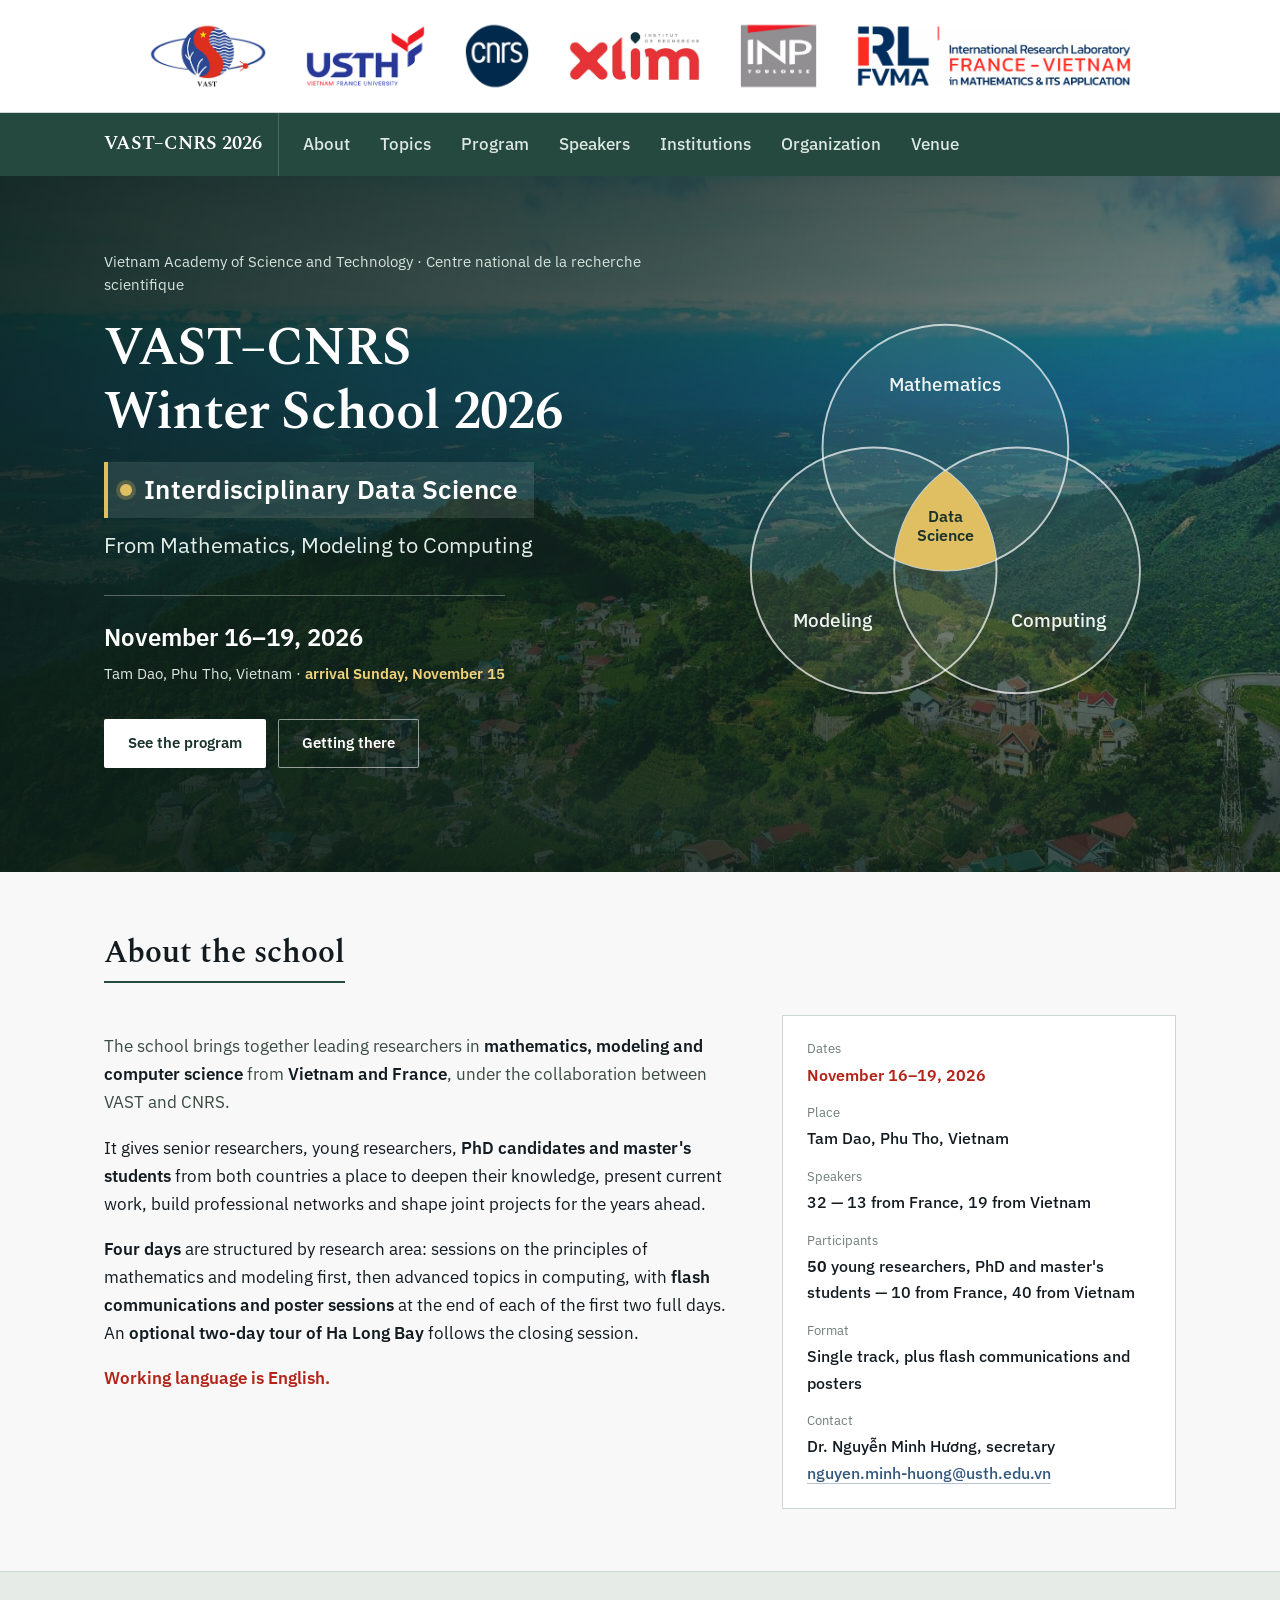
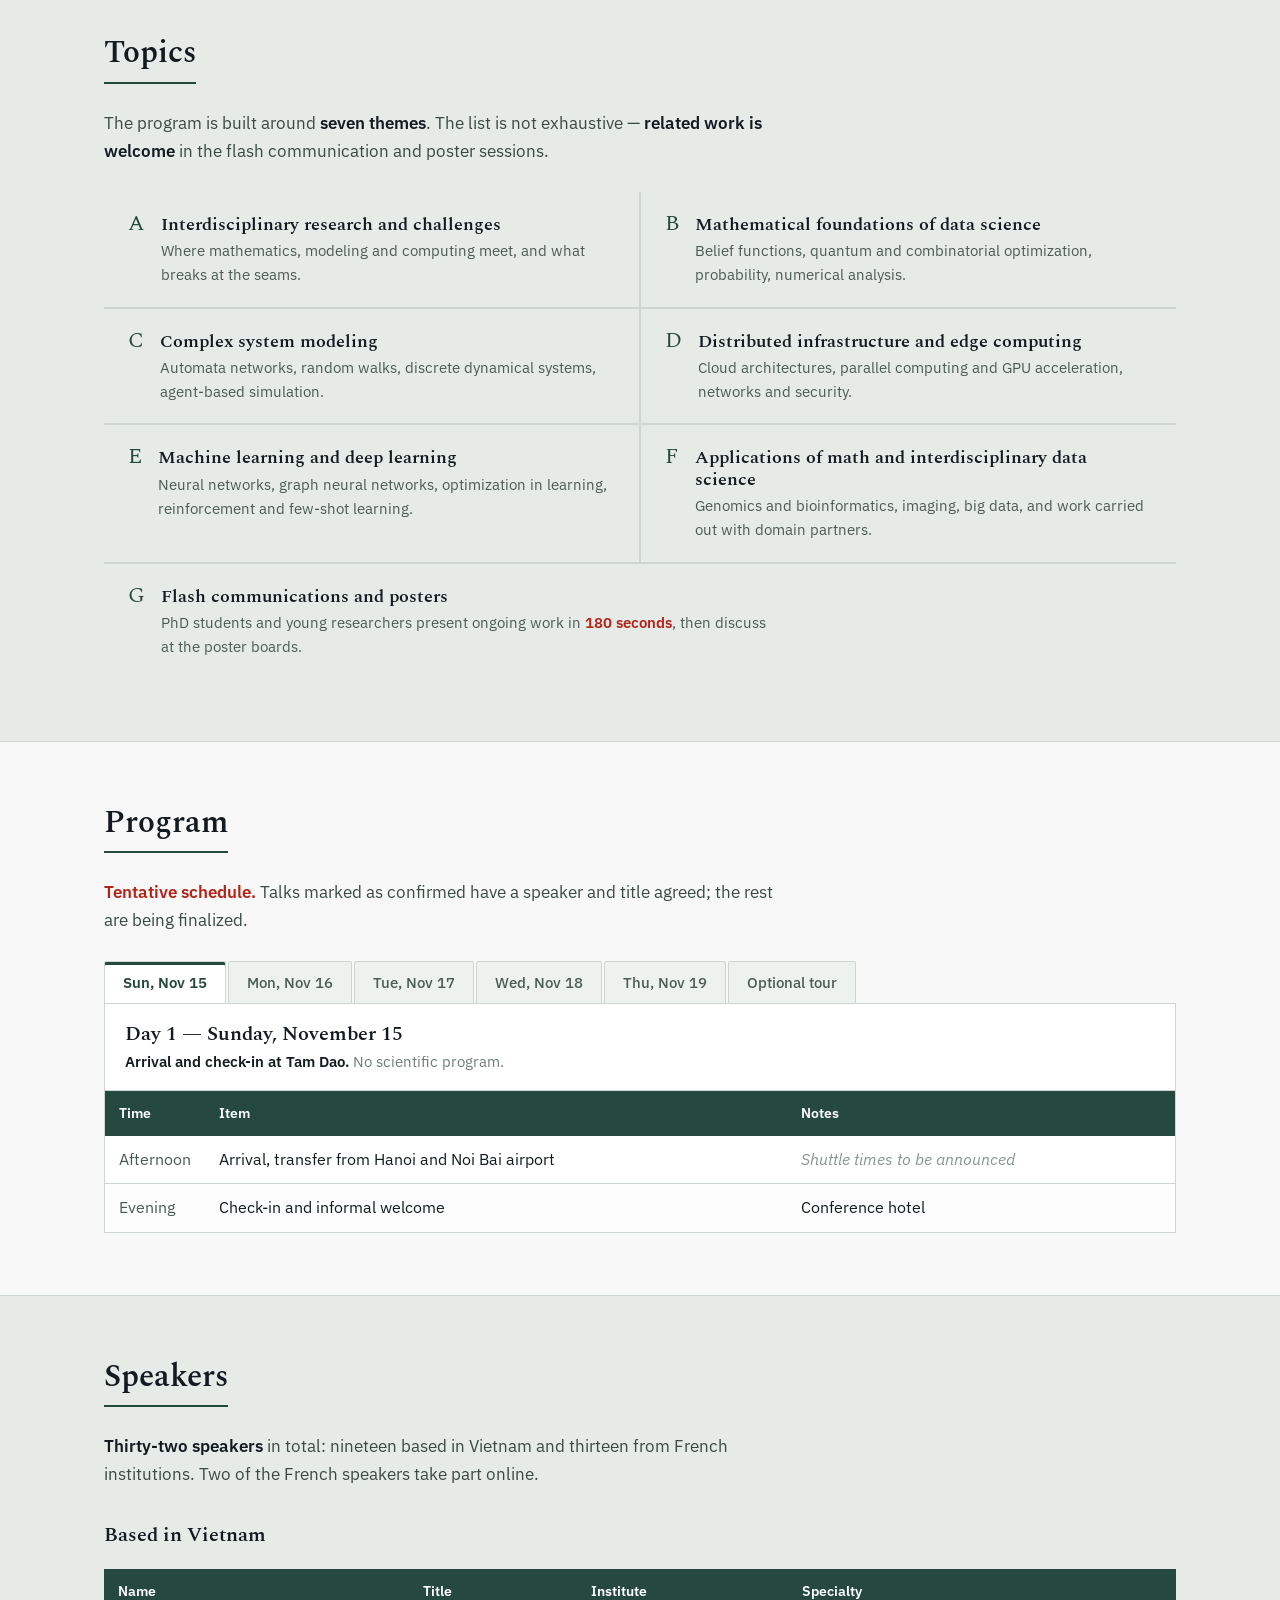
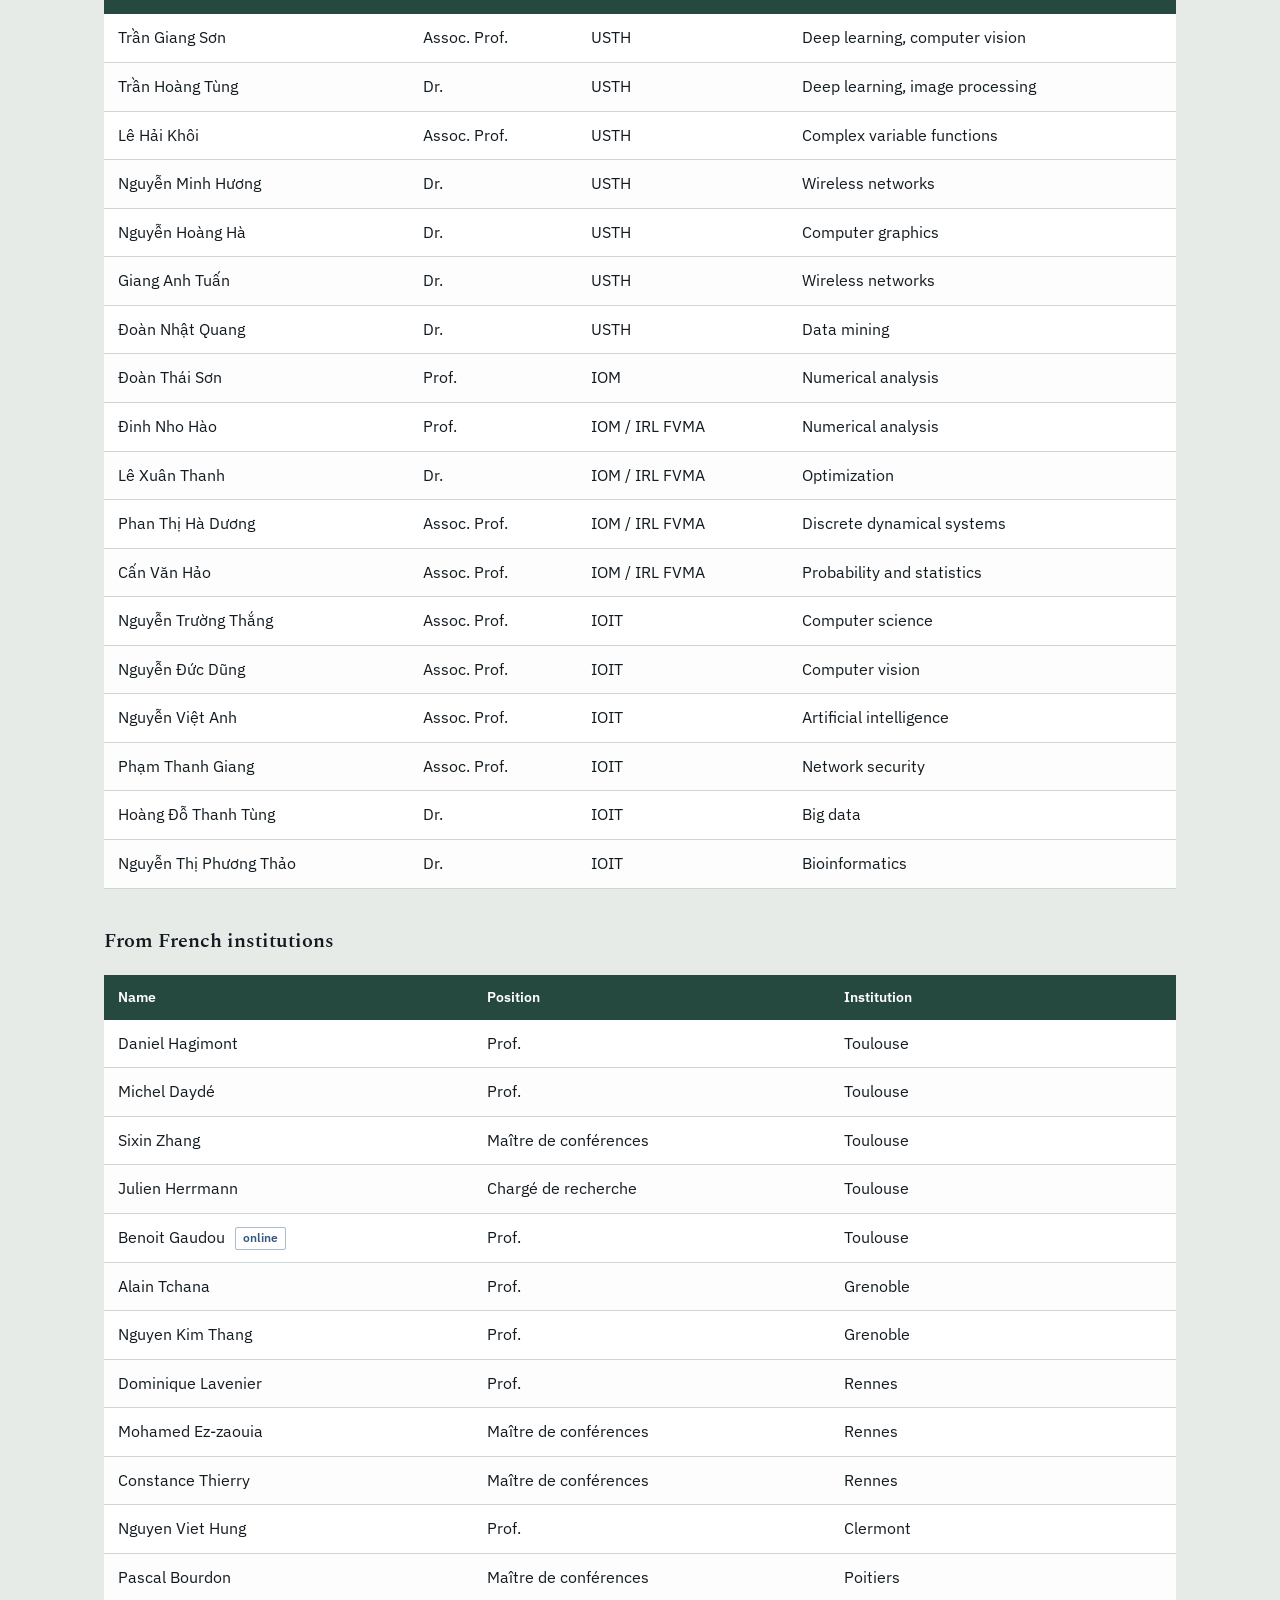
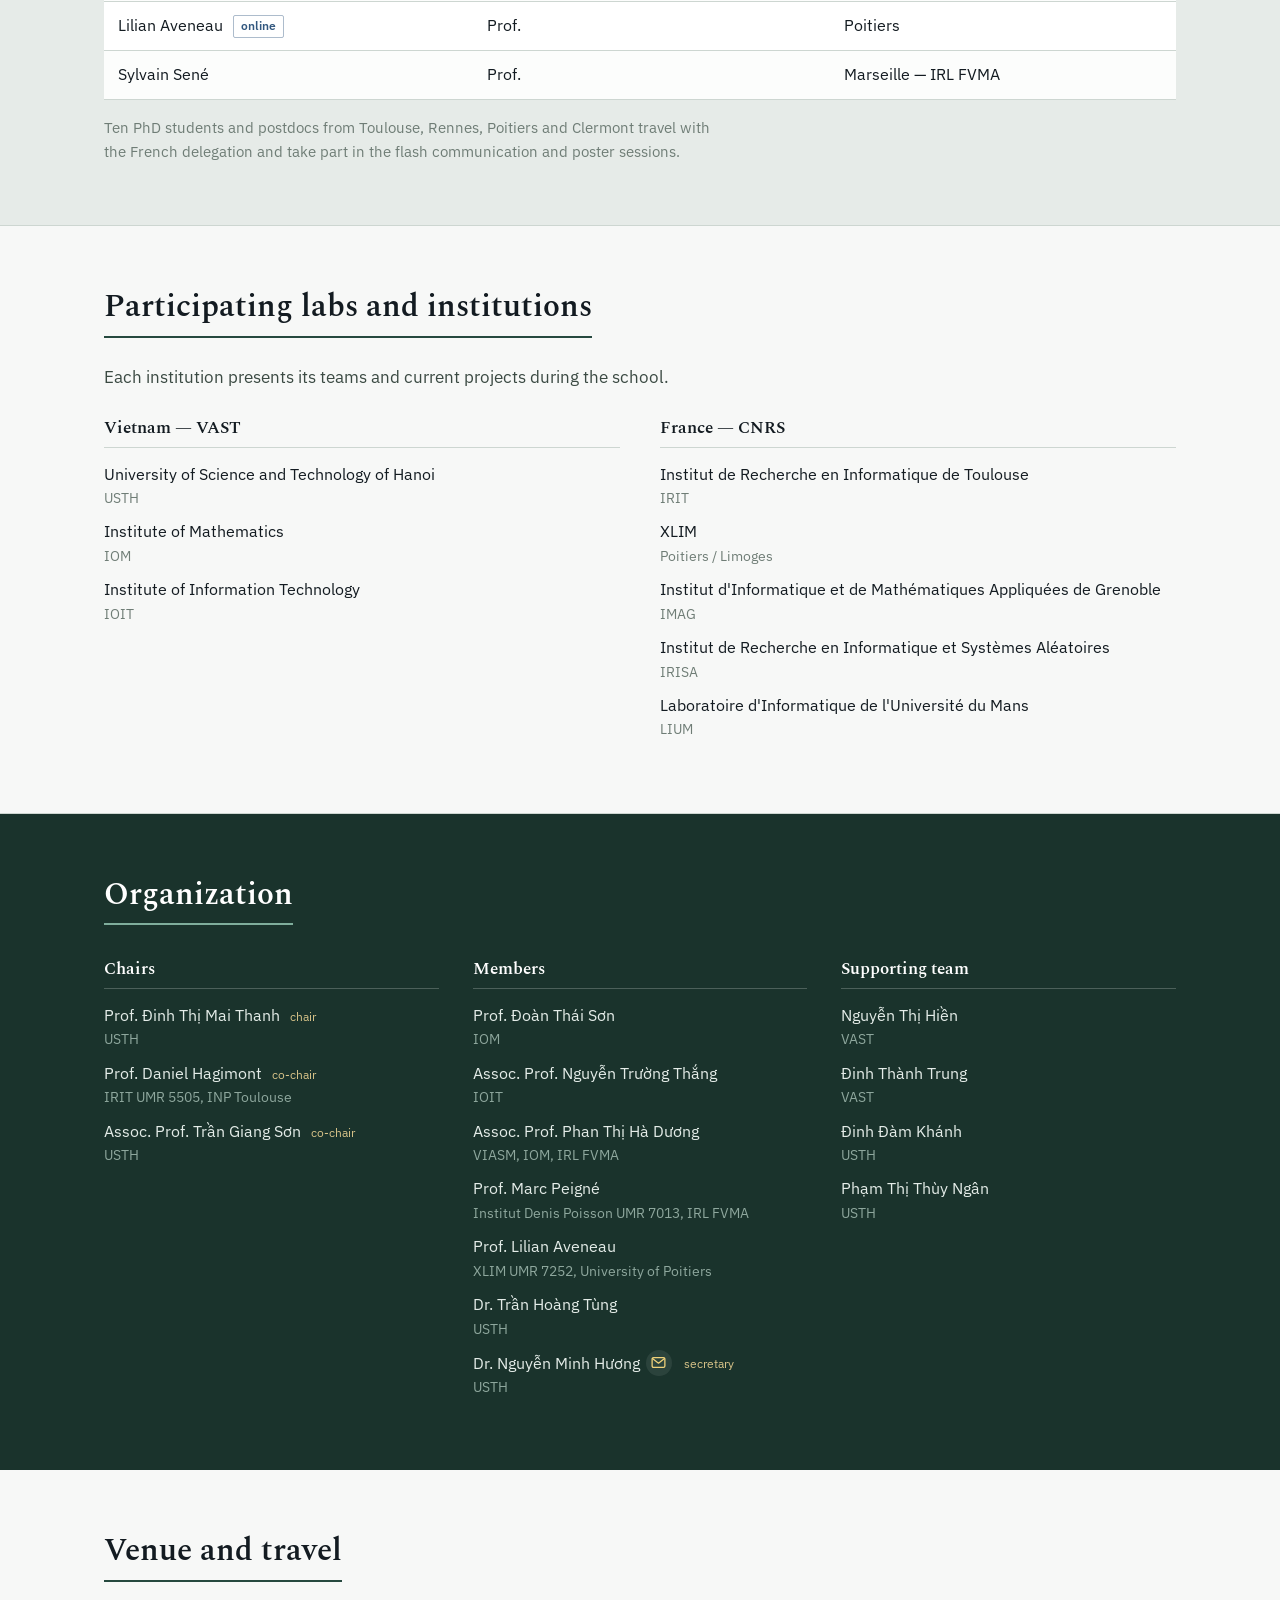
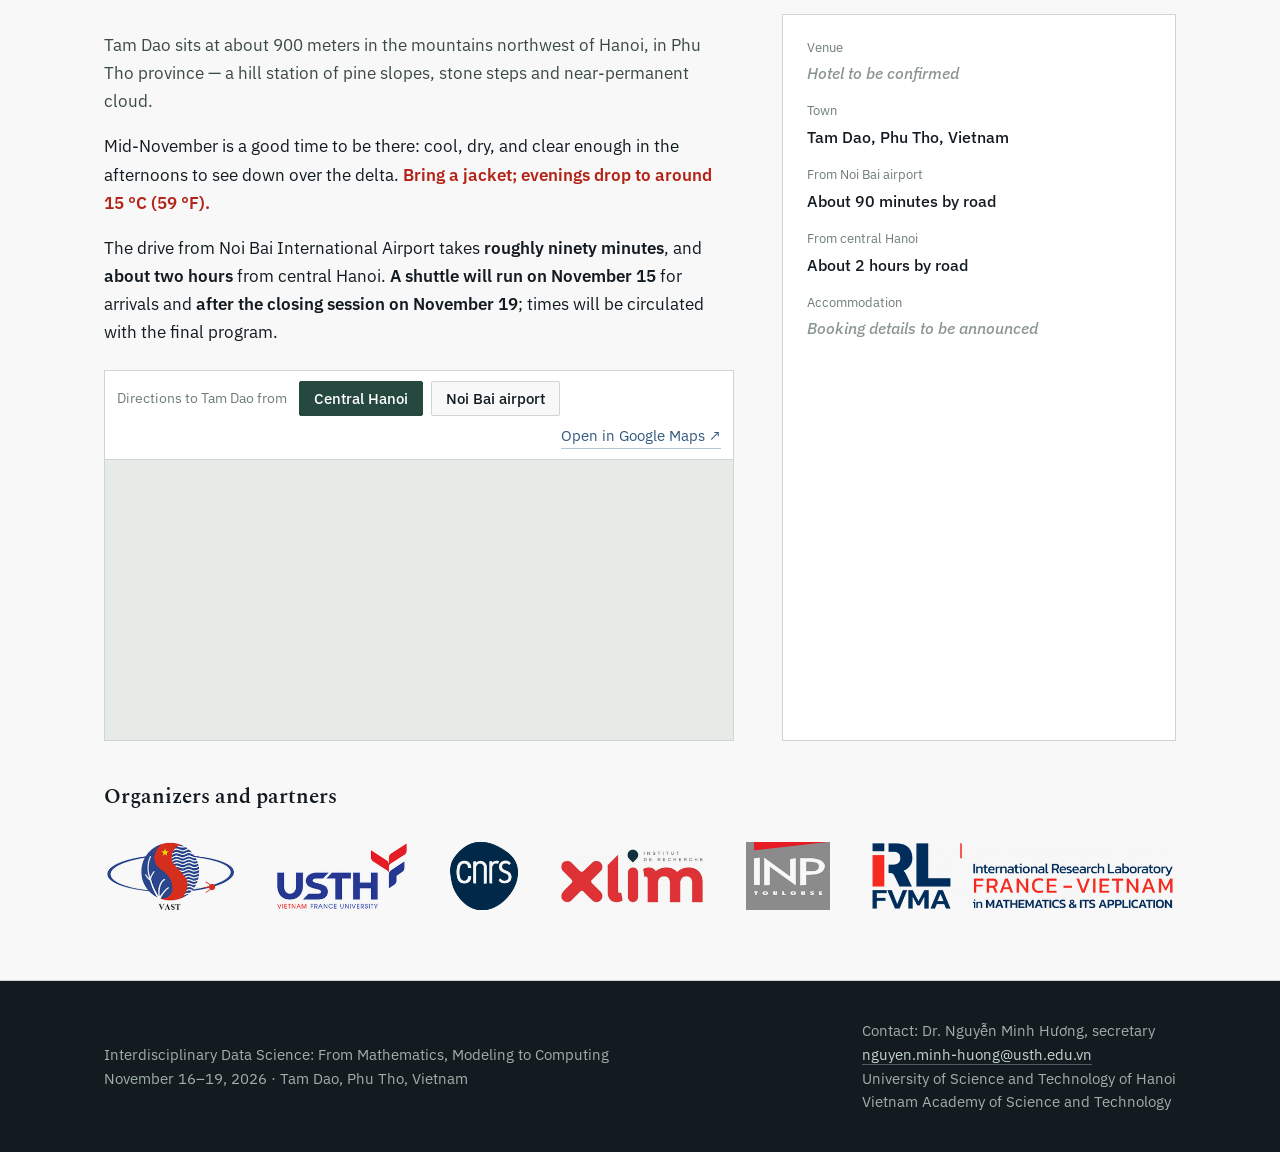
==== index.html @ 12a00aa1 "Initial CNRS 2026 page" ====
<!DOCTYPE html>
<html lang="en">
<head>
<meta charset="utf-8">
<meta name="viewport" content="width=device-width, initial-scale=1">
<title>VAST–CNRS Winter School 2026 · Tam Dao, Vietnam</title>
<meta name="description" content="VAST–CNRS Winter School — Interdisciplinary Data Science: From Mathematics, Modeling to Computing. November 16–19, 2026, Tam Dao, Phu Tho, Vietnam.">

<link rel="preconnect" href="https://fonts.googleapis.com">
<link rel="preconnect" href="https://fonts.gstatic.com" crossorigin>
<link href="https://fonts.googleapis.com/css2?family=Spectral:ital,wght@0,300;0,400;0,600;1,400&family=IBM+Plex+Sans:wght@400;500;600&display=swap" rel="stylesheet">

<style>
/* ============================================================
   TOKENS — đổi màu ở đây là đổi cả trang
   ============================================================ */
:root{
  --ink:      #131b21;
  --red:      #b42318;
  --pine:     #26493f;
  --pine-dk:  #1a332c;
  --slate:    #33587f;
  --brass:    #8a7024;
  --mist:     #e6ebe8;
  --mist-dk:  #cdd6d1;
  --paper:    #f7f8f7;
  --white:    #ffffff;
  --muted:    #6f7d76;

  --serif: "Spectral", Georgia, "Times New Roman", serif;
  --sans:  "IBM Plex Sans", -apple-system, BlinkMacSystemFont, "Segoe UI", Roboto, sans-serif;

  --wrap: 1120px;
  --gut: 24px;
}

*,*::before,*::after{ box-sizing:border-box; }
html{ scroll-behavior:smooth; scroll-padding-top:96px; }

body{
  margin:0; background:var(--paper); color:var(--ink);
  font-family:var(--sans); font-size:17px; line-height:1.65;
  -webkit-font-smoothing:antialiased;
}

a{ color:var(--slate); text-decoration:none; border-bottom:1px solid rgba(51,88,127,.35); }
a:hover{ border-bottom-color:var(--slate); }
:focus-visible{ outline:3px solid var(--brass); outline-offset:3px; }

/* Nhấn mạnh: <strong> = thông tin chính (đậm); .hl = cần chú ý / cần làm (đỏ đậm) */
strong{ font-weight:600; color:var(--ink); }
.hl{ color:var(--red); font-weight:600; }
.band-ink strong{ color:inherit; }
/* Icon lá thư (mailto) */
.band-ink a.mail-icon, a.mail-icon{ display:inline-flex; align-items:center; justify-content:center; vertical-align:-3px;
  width:26px; height:26px; margin:0 2px; border:0; border-radius:50%; color:#f0d27a; background:rgba(255,255,255,.08); }
.band-ink a.mail-icon:hover, a.mail-icon:hover, a.mail-icon:focus-visible{ background:#f0d27a; color:var(--pine-dk); }
h1,h2,h3,h4{ font-family:var(--serif); font-weight:600; line-height:1.2; margin:0; }
p{ margin:0 0 1em; max-width:68ch; }

.wrap{ max-width:var(--wrap); margin:0 auto; padding:0 var(--gut); }

/* ============================================================
   LOGO RAIL
   ============================================================ */
.rail{ background:var(--white); border-bottom:1px solid var(--mist-dk); }
.rail-inner{ display:flex; align-items:center; justify-content:center; gap:36px; flex-wrap:wrap; padding:18px var(--gut); }
.rail .logo-slot{ display:none; } /* ô logo chưa có file: ẩn ở header, chỉ hiện ở dải partner */
[hidden]{ display:none !important; }
a.logo, a.logo:hover{ border-bottom:0; }
.logo img{ height:76px; width:auto; display:block; mix-blend-mode:multiply; }
.logo-slot{
  height:76px; min-width:120px; display:flex; align-items:center; justify-content:center;
  padding:0 14px; border:1px dashed var(--mist-dk); border-radius:3px;
  font-size:12px; color:#8c9a93; background:#fbfcfb; white-space:nowrap;
}
.rail-note{ margin-left:auto; font-size:13px; color:var(--muted); }

/* ============================================================
   NAV
   ============================================================ */
.nav{ position:sticky; top:0; z-index:50; background:var(--pine); }
.nav-inner{ display:flex; align-items:center; gap:2px; flex-wrap:wrap; }
.nav a{ color:#dbe7e1; border:0; font-size:16.5px; font-weight:500; padding:16px 14px; display:block; }
.nav a:hover, .nav a:focus-visible{ color:var(--white); background:var(--pine-dk); }
/* Mục đang xem (scrollspy) */
.nav a.is-active{ color:var(--white); background:var(--pine-dk); box-shadow:inset 0 -3px 0 #e0bf62; }
.nav .nav-mark{
  font-family:var(--serif); color:var(--white); font-size:18.5px; font-weight:600;
  padding:16px 16px 16px 0; margin-right:8px; border-right:1px solid rgba(255,255,255,.18);
}

/* ============================================================
   HERO
   ============================================================ */
.hero{
  position:relative; overflow:hidden; color:var(--white);
  background:linear-gradient(178deg,#2f5a4d 0%,#3d6a5b 42%,#7d9c90 78%,#c3d1c9 100%);
  padding:74px 0 210px;
}
/* Ảnh nền hero: ưu tiên assets/hero-tamdao.jpg → link ngoài → hỏng cả hai
   thì tự quay về nền gradient + dãy núi SVG bên dưới. */
.hero-photo{
  position:absolute; inset:0; z-index:0;
  width:100%; height:100%; object-fit:cover; object-position:center 45%;
  opacity:0; transition:opacity .5s ease;
}
.hero-scrim{
  position:absolute; inset:0; z-index:1; pointer-events:none; opacity:0;
  transition:opacity .5s ease;
  background:
    linear-gradient(104deg, rgba(11,30,24,.90) 0%, rgba(11,30,24,.70) 48%, rgba(11,30,24,.40) 100%),
    linear-gradient(to bottom, rgba(11,30,24,.30) 0%, rgba(11,30,24,0) 32%, rgba(11,30,24,.58) 100%);
}
.hero.has-photo .hero-photo,
.hero.has-photo .hero-scrim{ opacity:1; }
.hero.has-photo{ padding-bottom:104px; }
.hero.has-photo .ridges{ display:none; }
.hero.has-photo .fog{ opacity:.35; bottom:0; }

.ridges{ position:absolute; left:0; right:0; bottom:0; width:100%; height:230px; display:block; }
.fog{
  position:absolute; left:-10%; right:-10%; bottom:52px; height:120px; pointer-events:none;
  background:radial-gradient(60% 70% at 50% 50%, rgba(255,255,255,.6), rgba(255,255,255,0) 70%);
  animation:drift 34s ease-in-out infinite alternate;
}
@keyframes drift{ from{ transform:translateX(-3%); } to{ transform:translateX(3%); } }

.hero-inner{ position:relative; z-index:2; }
.hero .host{ font-size:14.5px; color:#d5e4dc; margin-bottom:20px; }
.hero h1{ font-size:clamp(2.1rem,4.4vw,3.3rem); letter-spacing:-.015em; max-width:17ch; text-wrap:balance; }
.hero .sub{
  font-family:var(--sans); font-style:normal; font-weight:400;
  font-size:clamp(1.05rem,2vw,1.35rem); color:#e6f0ea; margin-top:14px; max-width:40ch;
}
.hero .theme{ margin:18px 0 0; max-width:none; }
.hero .theme-name{
  display:inline-flex; align-items:center; gap:12px;
  font-family:var(--sans); font-weight:600; font-size:clamp(1.2rem,2.3vw,1.65rem);
  letter-spacing:.01em; color:var(--white);
  padding:6px 16px 6px 12px; border-left:4px solid #e0bf62; background:rgba(255,255,255,.1);
}
.theme-dot{ width:12px; height:12px; border-radius:50%; background:#e0bf62; flex:none;
  box-shadow:0 0 0 4px rgba(224,191,98,.25); }
.hero .theme .sub{ display:block; margin-top:10px; }
.hero-venn{
  position:absolute; right:var(--gut); top:50%; transform:translateY(-50%);
  width:clamp(360px,36vw,520px); height:auto; pointer-events:none;
}
@media (max-width:1080px){ .hero-venn{ display:none; } }
.when{ margin-top:32px; padding-top:22px; border-top:1px solid rgba(255,255,255,.3); display:inline-block; }
.when b{ display:block; font-family:var(--sans); font-size:1.5rem; font-weight:600; }
.when .hero-key{ display:inline; font-family:var(--sans); font-size:inherit; color:#f0d27a; font-weight:600; }
.when span{ display:block; font-size:15px; color:#dbe8e2; margin-top:4px; }

.cta{ margin-top:32px; display:flex; gap:12px; flex-wrap:wrap; }
.btn{
  display:inline-block; padding:12px 24px; border:0; border-radius:2px;
  font-size:15px; font-weight:600; background:var(--white); color:var(--pine-dk);
}
.btn:hover{ background:#f0f5f2; }
.btn-ghost{ background:transparent; color:var(--white); box-shadow:inset 0 0 0 1px rgba(255,255,255,.55); }
.btn-ghost:hover{ background:rgba(255,255,255,.12); }

/* ============================================================
   SECTIONS
   ============================================================ */
.band{ padding:62px 0; border-bottom:1px solid var(--mist-dk); }
.band-tint{ background:var(--mist); }
/* Khi ẩn #plenary: đảo nền các khối sau để vẫn xen kẽ trắng / tint */
#plenary[hidden] ~ #program{ background:transparent; }
#plenary[hidden] ~ #speakers{ background:var(--mist); }
#plenary[hidden] ~ #labs{ background:transparent; }
.band-ink{ background:var(--pine-dk); color:#e4ece8; border-bottom:0; }
.band-ink h2, .band-ink h3{ color:var(--white); }
.band-ink a{ color:#a9cfc0; border-bottom-color:rgba(169,207,192,.4); }

.band h2{ font-size:1.95rem; margin-bottom:8px; padding-bottom:10px; border-bottom:2px solid var(--pine); display:inline-block; }
.band-ink h2{ border-bottom-color:#7fae9c; }
.lede{ font-size:1.06rem; color:#3b4a43; margin-top:18px; }
.band-ink .lede{ color:#c8d8d1; }

.split{ display:grid; grid-template-columns:1.6fr 1fr; gap:48px; align-items:start; margin-top:24px; }

.facts{ background:var(--white); border:1px solid var(--mist-dk); padding:22px 24px; }
.facts dl{ margin:0; }
.facts dt{ font-size:13px; color:var(--muted); margin-top:14px; }
.facts dt:first-child{ margin-top:0; }
.facts dd{ margin:2px 0 0; font-family:var(--sans); font-size:1rem; font-weight:500; }
.facts dd.hl{ font-weight:600; }
#venue .split{ align-items:stretch; }
/* ---- Bản đồ chỉ đường (Venue) ---- */
.route{ margin-top:24px; border:1px solid var(--mist-dk); background:var(--white); }
.route-bar{ display:flex; align-items:center; gap:8px; flex-wrap:wrap; padding:10px 12px; border-bottom:1px solid var(--mist-dk); }
.route-label{ font-size:14px; color:var(--muted); margin-right:4px; }
.route-btn{ font:500 14.5px var(--sans); padding:7px 14px; border:1px solid var(--mist-dk); background:var(--paper);
  color:var(--ink); border-radius:2px; cursor:pointer; }
.route-btn[aria-pressed="true"]{ background:var(--pine); border-color:var(--pine); color:var(--white); }
.route-open{ margin-left:auto; font-size:14.5px; }
.route-map{ position:relative; height:280px; background:var(--mist); }
.route-map iframe{ position:absolute; inset:0; width:100%; height:100%; border:0; }
@media (max-width:620px){ .route-open{ margin-left:0; width:100%; } .route-map{ height:260px; } }


/* ============================================================
   TABLES
   ============================================================ */
table{ width:100%; border-collapse:collapse; margin-top:22px; font-size:15.5px; background:var(--white); }
caption{ text-align:left; font-size:14px; color:var(--muted); padding-bottom:8px; }
th,td{ padding:11px 14px; text-align:left; border-bottom:1px solid var(--mist-dk); vertical-align:top; }
thead th{ background:var(--pine); color:var(--white); font-weight:600; font-size:14px; border-bottom:0; }
tbody tr:nth-child(even){ background:#fcfdfc; }
td.time{ font-variant-numeric:tabular-nums; white-space:nowrap; width:92px; color:#4a5a53; }
td.who{ width:31%; }
.org{ display:block; font-size:13.5px; color:var(--muted); }
.tbd{ color:#8a968f; font-style:italic; }

tr.sess th{
  background:#eef3f0; color:var(--pine); font-family:var(--sans); font-size:.98rem;
  font-weight:600; padding:13px 14px; border-bottom:1px solid var(--mist-dk);
  box-shadow:inset 3px 0 0 var(--pine);
}
tr.sess th small{ font-family:var(--sans); font-size:13px; font-weight:400; color:var(--muted); margin-left:8px; }
tr.plenary td{ background:#fbf7e8; }
tr.plenary td:first-child{ box-shadow:inset 3px 0 0 var(--brass); }
tr.break td{ color:#75837c; font-style:italic; }

.tag{
  display:inline-block; font-size:11.5px; font-weight:600; border-radius:2px;
  padding:1px 7px; margin-left:6px; vertical-align:1px; white-space:nowrap;
  color:#2f6b4f; border:1px solid rgba(47,107,79,.4);
}
.tag-online{ color:var(--slate); border-color:rgba(51,88,127,.4); }
.tag-key{ color:var(--brass); border-color:rgba(138,112,36,.45); }

/* ============================================================
   TOPICS
   ============================================================ */
.topics{ display:grid; grid-template-columns:repeat(2,1fr); gap:2px; margin-top:26px; background:var(--mist-dk); }
.topic{ background:var(--paper); padding:20px 24px; display:flex; gap:16px; align-items:baseline; }
.band-tint .topic{ background:var(--mist); }
.topic .code{ font-family:var(--serif); font-size:1.4rem; color:var(--pine); line-height:1; }
.topic h3{ font-size:1.1rem; margin-bottom:4px; }
.topic p{ margin:0; font-size:14.5px; color:#4c5b54; }
/* Số chủ đề lẻ: ô cuối kéo hết hàng, không để lộ nền lưới */
.topic:last-child:nth-child(odd){ grid-column:1 / -1; }

/* ============================================================
   PLENARY CARDS
   ============================================================ */
.speakers{ display:grid; grid-template-columns:repeat(3,1fr); gap:24px; margin-top:28px; }
.speaker{ background:var(--white); border:1px solid var(--mist-dk); display:flex; flex-direction:column; }
.portrait{
  aspect-ratio:4/5; background:#e9eeeb; display:flex; align-items:center; justify-content:center;
  color:#94a29b; font-size:13px; overflow:hidden;
}
.portrait img{ width:100%; height:100%; object-fit:cover; display:block; }
.speaker-body{ padding:18px 20px 22px; }
.speaker .slot{ font-size:13px; color:var(--muted); }
.speaker h3{ font-size:1.22rem; margin-top:4px; }
.speaker .affil{ font-size:14px; color:var(--muted); margin:2px 0 12px; }
.speaker .talk{ font-family:var(--sans); font-style:italic; font-size:1rem; margin:0; color:#2c3a34; }

/* ============================================================
   LABS + COMMITTEE
   ============================================================ */
.cols2{ display:grid; grid-template-columns:repeat(2,1fr); gap:40px; margin-top:26px; }
.cols3{ display:grid; grid-template-columns:repeat(3,1fr); gap:34px; margin-top:26px; }
.cols2 h3, .cols3 h3{ font-size:1.08rem; padding-bottom:8px; border-bottom:1px solid var(--mist-dk); }
.band-ink .cols2 h3, .band-ink .cols3 h3{ border-bottom-color:rgba(255,255,255,.22); }
.cols2 ul, .cols3 ul{ list-style:none; margin:14px 0 0; padding:0; font-size:15.5px; }
.cols2 li, .cols3 li{ margin-bottom:10px; }
.cols2 .org, .cols3 .org{ font-size:13.5px; }
.band-ink .org{ color:#8ea79d; }
.role{ font-size:12px; color:var(--brass); margin-left:6px; }
.band-ink .role{ color:#d8c489; }

/* ============================================================
   SPONSORS + FOOTER
   ============================================================ */
.sponsors{ display:flex; flex-wrap:wrap; justify-content:space-between; gap:28px; align-items:center; margin-top:24px; }
@media (max-width:1100px){ .sponsors{ justify-content:center; } } /* xuống dòng thì căn giữa */
.sponsors .logo img{ height:84px; }
.sponsors .logo-slot{ height:84px; min-width:140px; }

footer{ background:var(--ink); color:#9fb0a8; padding:38px 0; font-size:14.5px; }
footer a{ color:#c3d5cc; border-bottom-color:rgba(195,213,204,.35); }
footer .wrap{ display:flex; justify-content:space-between; gap:24px; flex-wrap:wrap; }

/* ============================================================
   TABS
   ============================================================ */
.tabs{ display:flex; gap:2px; margin-top:26px; flex-wrap:wrap; }
.tab{
  font-family:var(--sans); font-size:14.5px; font-weight:500; padding:11px 18px;
  border:1px solid var(--mist-dk); border-bottom:0; background:#eef2ef; color:#4c5b54;
  cursor:pointer; border-radius:2px 2px 0 0;
}
.tab[aria-selected="true"]{ background:var(--white); color:var(--pine); font-weight:600; box-shadow:inset 0 3px 0 var(--pine); }
.tabpanel[hidden]{ display:none; }
.tabpanel table{ margin-top:0; border:1px solid var(--mist-dk); }
.day-note{ font-size:14.5px; color:var(--muted); margin:16px 0 0; }
.day-head{ background:var(--white); border:1px solid var(--mist-dk); border-bottom:0; padding:18px 20px 4px; }
.day-head h3{ font-size:1.25rem; }
.day-head p{ font-size:14.5px; color:var(--muted); margin:4px 0 12px; }

/* ============================================================
   RESPONSIVE
   ============================================================ */
@media (max-width:900px){
  .split{ grid-template-columns:1fr; gap:28px; }
  .topics{ grid-template-columns:1fr; }
  .speakers{ grid-template-columns:1fr; }
  .cols2,.cols3{ grid-template-columns:1fr; gap:24px; }
  .hero{ padding:52px 0 150px; }
  .hero.has-photo{ padding-bottom:64px; }
  .ridges{ height:160px; }
  .rail-note{ display:none; }
  td.who{ width:auto; }
}
@media (max-width:620px){
  body{ font-size:16px; }
  th,td{ padding:9px 10px; font-size:14.5px; }
  td.time{ width:auto; }
  .nav a{ padding:12px 10px; font-size:15px; }
  /* mobile: ẩn ô logo trống, logo nhỏ lại cho vừa một hàng; menu vuốt ngang thay vì xuống dòng */
  .rail .logo-slot{ display:none; }
  .rail-inner{ gap:18px; padding:12px var(--gut); }
  .rail .logo img{ height:56px; }
  .nav-inner{ flex-wrap:nowrap; overflow-x:auto; scrollbar-width:none; }
  .nav-inner::-webkit-scrollbar{ display:none; }
  .nav a, .nav .nav-mark{ white-space:nowrap; flex:none; }
  .nav .nav-mark{ font-size:16.5px; }
  .tab{ padding:9px 13px; font-size:13.5px; }
}
@media (prefers-reduced-motion:reduce){
  html{ scroll-behavior:auto; }
  .fog{ animation:none; }
  .hero-photo,.hero-scrim{ transition:none; }
}
@media print{
  .nav,.cta,.fog,.hero-photo,.hero-scrim{ display:none; }
  .hero{ background:none; color:#000; padding:16px 0; }
  .tabpanel[hidden]{ display:block !important; }
}
</style>
</head>
<body>

<!-- ========== LOGO RAIL =====================================================
     Thứ tự ưu tiên: file trong assets/ → link trong data-fallback → khung nét đứt.
     Nên tải logo về assets/ thay vì để chạy bằng link ngoài (xem README).
     Thêm logo: copy nguyên khối <span class="logo">…</span>
========================================================================== -->
<div class="rail">
  <div class="rail-inner">
    <a class="logo" href="https://vast.gov.vn" data-name="VAST"><img src="assets/logo-vast.png" data-fallback="https://encrypted-tbn0.gstatic.com/images?q=tbn:ANd9GcTiqiBPgMBcfAgvdp1sRQ3FaK_wYtJDiKf43gbS0I7wCQ&amp;s" alt="Vietnam Academy of Science and Technology"></a>
    <a class="logo" href="https://usth.edu.vn" data-name="USTH"><img src="assets/logo-usth.png" data-fallback="https://usth.edu.vn/wp-content/uploads/2025/01/logo-usth-550x370-1-e1664870510485-555x370-1.png" alt="University of Science and Technology of Hanoi"></a>
    <a class="logo" href="https://www.cnrs.fr" data-name="CNRS"><img src="assets/logo-cnrs.png" data-fallback="https://thumb.wikimedia.org/wikipedia/fr/thumb/7/72/Logo_Centre_national_de_la_recherche_scientifique_%282023-%29.svg/960px-Logo_Centre_national_de_la_recherche_scientifique_%282023-%29.svg.png" alt="Centre national de la recherche scientifique"></a>
    <a class="logo" href="https://www.xlim.fr" data-name="XLIM"><img src="assets/logo-xlim.png" data-fallback="https://www.unilim.fr/wp-content/uploads/sites/8/2026/06/anniversaire-xlim-20-ans-recherche-universite-limoges-laboratoire-photonique-electronique-ondes-600x480.png" alt="XLIM"></a>
    <a class="logo" href="https://www.toulouse-inp.fr" data-name="Toulouse INP"><img src="assets/logo-inp-toulouse.png" data-fallback="https://thumb.wikimedia.org/wikipedia/en/thumb/f/fa/National_Polytechnic_Institute_of_Toulouse_%28logo%29.svg/1280px-National_Polytechnic_Institute_of_Toulouse_%28logo%29.svg.png" alt="Toulouse INP"></a>
    <a class="logo" href="https://irl-fvma.apps.math.cnrs.fr" data-name="IRL FVMA"><img src="assets/logo-fvma.png" data-fallback="https://irl-fvma.apps.math.cnrs.fr/wp-content/uploads/2023/06/image002-1024x415.png" alt="IRL FVMA"></a>
  </div>
</div>

<!-- ========== NAV ========================================================= -->
<nav class="nav" aria-label="Sections">
  <div class="wrap nav-inner">
    <span class="nav-mark">VAST–CNRS 2026</span>
    <a href="#about">About</a>
    <a href="#topics">Topics</a>
    <a href="#plenary" hidden>Plenary talks</a> <!-- TẠM ẨN: bỏ "hidden" khi chốt 3 diễn giả plenary -->
    <a href="#program">Program</a>
    <a href="#speakers">Speakers</a>
    <a href="#labs">Institutions</a>
    <a href="#committee">Organization</a>
    <a href="#venue">Venue</a>
  </div>
</nav>

<!-- ========== HERO ======================================================== -->
<header class="hero">
  <img class="hero-photo" src="assets/hero-tamdao.jpg"
       data-fallback="https://vietnamdiscovery.com/wp-content/uploads/2019/11/Tam-Dao-National-Park-Featured.jpg"
       alt="" fetchpriority="high">
  <div class="hero-scrim" aria-hidden="true"></div>
  <div class="fog" aria-hidden="true"></div>
  <svg class="ridges" viewBox="0 0 1440 230" preserveAspectRatio="none" aria-hidden="true">
    <path d="M0 96 L150 52 L268 104 L392 40 L520 118 L640 66 L760 128 L900 58 L1040 122 L1180 70 L1310 116 L1440 74 L1440 230 L0 230 Z" fill="#1d4034" opacity=".55"/>
    <path d="M0 140 L120 108 L250 152 L380 96 L500 158 L628 118 L768 170 L900 116 L1030 164 L1170 122 L1300 162 L1440 126 L1440 230 L0 230 Z" fill="#25503f" opacity=".6"/>
    <path d="M0 182 L140 158 L290 194 L430 150 L570 196 L720 162 L860 202 L1000 164 L1150 200 L1290 168 L1440 194 L1440 230 L0 230 Z" fill="#2f5f49" opacity=".75"/>
    <rect x="0" y="150" width="1440" height="34" fill="#ffffff" opacity=".28"/>
    <rect x="0" y="204" width="1440" height="26" fill="#3a6d54"/>
  </svg>

  <div class="wrap hero-inner">
    <p class="host">Vietnam Academy of Science and Technology · Centre national de la recherche scientifique</p>
    <h1>VAST–CNRS Winter School 2026</h1>
    <p class="theme">
      <span class="theme-name"><span class="theme-dot" aria-hidden="true"></span>Interdisciplinary Data Science</span>
      <span class="sub">From Mathematics, Modeling to Computing</span>
    </p>

    <!-- Biểu tượng chủ đề: giao của 3 lĩnh vực = Data Science -->
    <svg class="hero-venn" viewBox="0 0 360 340" role="img"
         aria-label="Data Science at the intersection of Mathematics, Modeling and Computing">
      <defs>
        <clipPath id="vA"><circle cx="180" cy="122" r="96"/></clipPath>
        <clipPath id="vB"><circle cx="124" cy="218" r="96"/></clipPath>
      </defs>
      <g fill="rgba(255,255,255,.07)" stroke="rgba(255,255,255,.7)" stroke-width="1.5">
        <circle cx="180" cy="122" r="96"/>
        <circle cx="124" cy="218" r="96"/>
        <circle cx="236" cy="218" r="96"/>
      </g>
      <g clip-path="url(#vA)"><g clip-path="url(#vB)">
        <circle cx="236" cy="218" r="96" fill="#e0bf62"/>
      </g></g>
      <g font-family="IBM Plex Sans, sans-serif" font-size="15" font-weight="500" fill="#eef4f0" text-anchor="middle">
        <text x="180" y="78">Mathematics</text>
        <text x="92" y="262">Modeling</text>
        <text x="268" y="262">Computing</text>
      </g>
      <g font-family="IBM Plex Sans, sans-serif" font-size="12.5" font-weight="600" fill="#1a332c" text-anchor="middle">
        <text x="180" y="180">Data</text>
        <text x="180" y="195">Science</text>
      </g>
    </svg>

    <div class="when">
      <b>November 16–19, 2026</b>
      <span>Tam Dao, Phu Tho, Vietnam · <b class="hero-key">arrival Sunday, November 15</b></span>
    </div>

    <div class="cta">
      <a class="btn" href="#program">See the program</a>
      <a class="btn btn-ghost" href="#venue">Getting there</a>
    </div>
  </div>
</header>

<!-- ========== ABOUT ======================================================= -->
<section class="band" id="about">
  <div class="wrap">
    <h2>About the school</h2>
    <div class="split">
      <div>
        <p class="lede">The school brings together leading researchers in <strong>mathematics, modeling and computer science</strong> from <strong>Vietnam and France</strong>, under the collaboration between VAST and CNRS.</p>
        <p>It gives senior researchers, young researchers, <strong>PhD candidates and master's students</strong> from both countries a place to deepen their knowledge, present current work, build professional networks and shape joint projects for the years ahead.</p>
        <p><strong>Four days</strong> are structured by research area: sessions on the principles of mathematics and modeling first, then advanced topics in computing, with <strong>flash communications and poster sessions</strong> at the end of each of the first two full days. An <strong>optional two-day tour of Ha Long Bay</strong> follows the closing session.</p>
        <p class="hl">Working language is English.</p>
      </div>
      <aside class="facts">
        <dl>
          <dt>Dates</dt>
          <dd class="hl">November 16–19, 2026</dd>
          <dt>Place</dt>
          <dd>Tam Dao, Phu Tho, Vietnam</dd>
          <dt>Speakers</dt>
          <dd>32 — 13 from France, 19 from Vietnam</dd>
          <dt>Participants</dt>
          <dd><strong>50</strong> young researchers, PhD and master's students — 10 from France, 40 from Vietnam</dd>
          <dt>Format</dt>
          <dd>Single track, plus flash communications and posters</dd>
          <dt>Contact</dt>
          <dd>Dr. Nguyễn Minh Hương, secretary<br><a href="mailto:nguyen.minh-huong@usth.edu.vn">nguyen.minh-huong@usth.edu.vn</a></dd>
        </dl>
      </aside>
    </div>
  </div>
</section>

<!-- ========== TOPICS ====================================================== -->
<section class="band band-tint" id="topics">
  <div class="wrap">
    <h2>Topics</h2>
    <p class="lede">The program is built around <strong>seven themes</strong>. The list is not exhaustive — <strong>related work is welcome</strong> in the flash communication and poster sessions.</p>
    <div class="topics">
      <article class="topic">
        <span class="code">A</span>
        <div>
          <h3>Interdisciplinary research and challenges</h3>
          <p>Where mathematics, modeling and computing meet, and what breaks at the seams.</p>
        </div>
      </article>
      <article class="topic">
        <span class="code">B</span>
        <div>
          <h3>Mathematical foundations of data science</h3>
          <p>Belief functions, quantum and combinatorial optimization, probability, numerical analysis.</p>
        </div>
      </article>
      <article class="topic">
        <span class="code">C</span>
        <div>
          <h3>Complex system modeling</h3>
          <p>Automata networks, random walks, discrete dynamical systems, agent-based simulation.</p>
        </div>
      </article>
      <article class="topic">
        <span class="code">D</span>
        <div>
          <h3>Distributed infrastructure and edge computing</h3>
          <p>Cloud architectures, parallel computing and GPU acceleration, networks and security.</p>
        </div>
      </article>
      <article class="topic">
        <span class="code">E</span>
        <div>
          <h3>Machine learning and deep learning</h3>
          <p>Neural networks, graph neural networks, optimization in learning, reinforcement and few-shot learning.</p>
        </div>
      </article>
      <article class="topic">
        <span class="code">F</span>
        <div>
          <h3>Applications of math and interdisciplinary data science</h3>
          <p>Genomics and bioinformatics, imaging, big data, and work carried out with domain partners.</p>
        </div>
      </article>
      <article class="topic">
        <span class="code">G</span>
        <div>
          <h3>Flash communications and posters</h3>
          <p>PhD students and young researchers present ongoing work in <span class="hl">180 seconds</span>, then discuss at the poster boards.</p>
        </div>
      </article>
    </div>
  </div>
</section>

<!-- ========== PLENARY ====================================================
     Ảnh chân dung: assets/speaker-1.jpg … crop 4:5, tối thiểu 600×750.
========================================================================== -->
<!-- TẠM ẨN: bỏ thuộc tính "hidden" để hiện lại phần Plenary talks -->
<section class="band" id="plenary" hidden>
  <div class="wrap">
    <h2>Plenary talks</h2>
    <p class="lede">Three plenary talks open the school on Monday, November 16.</p>
    <div class="speakers">
      <article class="speaker">
        <div class="portrait"><img src="assets/speaker-dayde.jpg" alt="" loading="lazy"></div>
        <div class="speaker-body">
          <p class="slot">Plenary 1 <span class="tag">confirmed</span></p>
          <h3>Michel Daydé</h3>
          <p class="affil">IRIT, Toulouse — CNRS</p>
          <p class="talk">“From Calculus to Exascale and new computing paradigms”</p>
        </div>
      </article>
      <article class="speaker">
        <div class="portrait"><img src="assets/speaker-doan-thai-son.jpg" alt="" loading="lazy"></div>
        <div class="speaker-body">
          <p class="slot">Plenary 2</p>
          <h3>Đoàn Thái Sơn</h3>
          <p class="affil">Institute of Mathematics, VAST</p>
          <p class="talk tbd">Title to be announced</p>
        </div>
      </article>
      <article class="speaker">
        <div class="portrait"><img src="assets/speaker-nguyen-truong-thang.jpg" alt="" loading="lazy"></div>
        <div class="speaker-body">
          <p class="slot">Plenary 3</p>
          <h3>Nguyễn Trường Thắng</h3>
          <p class="affil">Institute of Information Technology, VAST</p>
          <p class="talk tbd">Title to be announced</p>
        </div>
      </article>
    </div>
  </div>
</section>

<!-- ========== PROGRAM =================================================== -->
<section class="band band-tint" id="program">
  <div class="wrap">
    <h2>Program</h2>
    <p class="lede"><span class="hl">Tentative schedule.</span> Talks marked as confirmed have a speaker and title agreed; the rest are being finalized.</p>

    <div class="tabs" role="tablist" aria-label="Program by day">
      <button class="tab" role="tab" id="tab-d1" aria-controls="d1" aria-selected="true">Sun, Nov 15</button>
      <button class="tab" role="tab" id="tab-d2" aria-controls="d2" aria-selected="false" tabindex="-1">Mon, Nov 16</button>
      <button class="tab" role="tab" id="tab-d3" aria-controls="d3" aria-selected="false" tabindex="-1">Tue, Nov 17</button>
      <button class="tab" role="tab" id="tab-d4" aria-controls="d4" aria-selected="false" tabindex="-1">Wed, Nov 18</button>
      <button class="tab" role="tab" id="tab-d5" aria-controls="d5" aria-selected="false" tabindex="-1">Thu, Nov 19</button>
      <button class="tab" role="tab" id="tab-d6" aria-controls="d6" aria-selected="false" tabindex="-1">Optional tour</button>
    </div>

    <!-- Day 1 -->
    <div class="tabpanel" id="d1" role="tabpanel" aria-labelledby="tab-d1">
      <div class="day-head">
        <h3>Day 1 — Sunday, November 15</h3>
        <p><strong>Arrival and check-in at Tam Dao.</strong> No scientific program.</p>
      </div>
      <table>
        <thead><tr><th scope="col">Time</th><th scope="col">Item</th><th scope="col">Notes</th></tr></thead>
        <tbody>
          <tr><td class="time">Afternoon</td><td>Arrival, transfer from Hanoi and Noi Bai airport</td><td class="tbd">Shuttle times to be announced</td></tr>
          <tr><td class="time">Evening</td><td>Check-in and informal welcome</td><td>Conference hotel</td></tr>
        </tbody>
      </table>
    </div>

    <!-- Day 2 -->
    <div class="tabpanel" id="d2" role="tabpanel" aria-labelledby="tab-d2" hidden>
      <div class="day-head">
        <h3>Day 2 — Monday, November 16</h3>
        <p>Opening, plenary talks, and interdisciplinary research.</p>
      </div>
      <table>
        <thead><tr><th scope="col">Time</th><th scope="col">Talk</th><th scope="col">Speaker</th></tr></thead>
        <tbody>
          <tr>
            <td class="time">9:00</td>
            <td>Welcome ceremony<span class="org">MC: Dr. Trần Hoàng Tùng</span></td>
            <td class="who">Prof. Trần Hồng Thái, President of VAST; representatives of CNRS and of the VAST Department of International Cooperation; Prof. Đinh Thị Mai Thanh and Prof. Daniel Hagimont, chairs</td>
          </tr>
          <tr><td class="time">9:25</td><td>Photographs</td><td class="who">—</td></tr>
        </tbody>
        <tbody>
          <tr class="sess"><th colspan="3">Session A — General <small>2 chairs</small></th></tr>
          <tr class="plenary">
            <td class="time">9:30</td>
            <td>From Calculus to Exascale and new computing paradigms <span class="tag tag-key">plenary 1</span></td>
            <td class="who">Michel Daydé <span class="org">CNRS</span> <span class="tag">confirmed</span></td>
          </tr>
          <tr class="break"><td class="time">10:15</td><td>Coffee break</td><td class="who">—</td></tr>
          <tr class="plenary">
            <td class="time">10:30</td>
            <td class="tbd">Title to be announced <span class="tag tag-key">plenary 2</span></td>
            <td class="who">Đoàn Thái Sơn <span class="org">Institute of Mathematics, VAST</span></td>
          </tr>
          <tr class="plenary">
            <td class="time">11:15</td>
            <td class="tbd">Title to be announced <span class="tag tag-key">plenary 3</span></td>
            <td class="who">Nguyễn Trường Thắng <span class="org">Institute of Information Technology, VAST</span></td>
          </tr>
          <tr class="break"><td class="time">12:00</td><td>End of session — lunch</td><td class="who">—</td></tr>
        </tbody>
        <tbody>
          <tr class="sess"><th colspan="3">Session B — Interdisciplinary research and challenges <small>2 chairs</small></th></tr>
          <tr>
            <td class="time">13:30</td>
            <td>Automata Networks at the Heart of Natural Computing</td>
            <td class="who">Sylvain Sené <span class="org">Marseille</span> <span class="tag">confirmed</span></td>
          </tr>
          <tr>
            <td class="time">14:00</td>
            <td>Complex Systems and Random Walks</td>
            <td class="who">Phan Thị Hà Dương <span class="org">IRL FVMA</span> <span class="tag">confirmed</span></td>
          </tr>
          <tr><td class="time">14:30</td><td class="tbd">Title to be announced</td><td class="who">Nguyễn Việt Anh <span class="org">IOIT</span></td></tr>
          <tr class="break"><td class="time">15:00</td><td>Coffee break</td><td class="who">—</td></tr>
          <tr><td class="time">15:15</td><td class="tbd">Title to be announced</td><td class="who">Nguyễn Đức Dũng <span class="org">IOIT</span></td></tr>
          <tr><td class="time">15:45</td><td class="tbd">Title to be announced</td><td class="who">Đinh Nho Hào <span class="org">IOM</span> <span class="tag">confirmed</span></td></tr>
          <tr><td class="time">16:15</td><td class="tbd">Title to be announced</td><td class="who">Trần Giang Sơn <span class="org">USTH</span></td></tr>
        </tbody>
        <tbody>
          <tr class="sess"><th colspan="3">Flash communications and posters <small>2 chairs</small></th></tr>
          <tr><td class="time">16:45</td><td>PhD students and young researchers present ongoing work in 180 seconds</td><td class="who">—</td></tr>
          <tr class="break"><td class="time">19:00</td><td>Dinner</td><td class="who">—</td></tr>
        </tbody>
      </table>
    </div>

    <!-- Day 3 -->
    <div class="tabpanel" id="d3" role="tabpanel" aria-labelledby="tab-d3" hidden>
      <div class="day-head">
        <h3>Day 3 — Tuesday, November 17</h3>
        <p>From mathematics and modeling…</p>
      </div>
      <table>
        <thead><tr><th scope="col">Time</th><th scope="col">Talk</th><th scope="col">Speaker</th></tr></thead>
        <tbody>
          <tr class="sess"><th colspan="3">Session C1 — Mathematical foundations of data science <small>2 chairs</small></th></tr>
          <tr>
            <td class="time">9:00</td>
            <td>Belief function theory for defining models or combining it with AI</td>
            <td class="who">Constance Thierry <span class="org">Rennes</span> <span class="tag">confirmed</span></td>
          </tr>
          <tr><td class="time">9:30</td><td class="tbd">Title to be announced</td><td class="who">Lê Hải Khôi <span class="org">USTH</span></td></tr>
          <tr class="break"><td class="time">10:00</td><td>Coffee break</td><td class="who">—</td></tr>
          <tr>
            <td class="time">10:30</td>
            <td>Quantum Approximate Optimization Algorithms for Combinatorial Optimization</td>
            <td class="who">Nguyen Viet Hung <span class="org">Clermont</span> <span class="tag">confirmed</span></td>
          </tr>
          <tr><td class="time">11:00</td><td class="tbd">Title to be announced</td><td class="who">Cấn Văn Hảo <span class="org">IOM</span></td></tr>
          <tr><td class="time">11:30</td><td class="tbd">Title to be announced</td><td class="who">Lê Xuân Thanh <span class="org">IOM</span></td></tr>
          <tr class="break"><td class="time">12:00</td><td>End of session — lunch</td><td class="who">—</td></tr>
        </tbody>
        <tbody>
          <tr class="sess"><th colspan="3">Session C2 — Complex system modeling <small>2 chairs</small></th></tr>
          <tr><td class="time">13:30</td><td class="tbd">Title to be announced</td><td class="who tbd">Speaker to be announced</td></tr>
          <tr>
            <td class="time">14:00</td>
            <td>Scheduling Single Round Robin Tournaments with Different Court Types</td>
            <td class="who">Lê Xuân Thanh <span class="org">IOM</span> <span class="tag">confirmed</span></td>
          </tr>
          <tr><td class="time">14:30</td><td class="tbd">Title to be announced</td><td class="who">Nguyen-Huu Tri <span class="org">IRD</span></td></tr>
          <tr class="break"><td class="time">15:00</td><td>Coffee break</td><td class="who">—</td></tr>
          <tr><td class="time">15:15</td><td class="tbd">Title to be announced</td><td class="who">Giang Anh Tuấn <span class="org">USTH</span></td></tr>
          <tr><td class="time">15:45</td><td class="tbd">Title to be announced</td><td class="who">Benoit Gaudou <span class="org">Toulouse</span> <span class="tag tag-online">online</span></td></tr>
        </tbody>
        <tbody>
          <tr class="sess"><th colspan="3">Flash communications and posters <small>2 chairs</small></th></tr>
          <tr><td class="time">16:15</td><td>PhD students and young researchers present ongoing work in 180 seconds</td><td class="who">—</td></tr>
          <tr class="break"><td class="time">19:00</td><td>Dinner</td><td class="who">—</td></tr>
        </tbody>
      </table>
    </div>

    <!-- Day 4 -->
    <div class="tabpanel" id="d4" role="tabpanel" aria-labelledby="tab-d4" hidden>
      <div class="day-head">
        <h3>Day 4 — Wednesday, November 18</h3>
        <p>…to advanced computing.</p>
      </div>
      <table>
        <thead><tr><th scope="col">Time</th><th scope="col">Talk</th><th scope="col">Speaker</th></tr></thead>
        <tbody>
          <tr class="sess"><th colspan="3">Session D1 — Distributed infrastructure and edge computing <small>2 chairs</small></th></tr>
          <tr><td class="time">9:00</td><td>Cloud Computing Architectures</td><td class="who">Alain Tchana <span class="org">Grenoble</span> <span class="tag">confirmed</span></td></tr>
          <tr><td class="time">9:30</td><td class="tbd">Title to be announced</td><td class="who">Daniel Hagimont <span class="org">Toulouse</span></td></tr>
          <tr class="break"><td class="time">10:00</td><td>Coffee break</td><td class="who">—</td></tr>
          <tr><td class="time">10:30</td><td class="tbd">Title to be announced</td><td class="who">Phạm Thanh Giang <span class="org">IOIT</span></td></tr>
          <tr><td class="time">11:00</td><td>Security and cryptography <span class="tbd">— title to be announced</span></td><td class="who">Nguyễn Minh Hương <span class="org">USTH</span></td></tr>
          <tr><td class="time">11:30</td><td>Parallel Computing and GPU acceleration</td><td class="who">Lilian Aveneau <span class="org">Poitiers</span> <span class="tag">confirmed</span> <span class="tag tag-online">online</span></td></tr>
          <tr class="break"><td class="time">12:00</td><td>End of session — lunch</td><td class="who">—</td></tr>
        </tbody>
        <tbody>
          <tr class="sess"><th colspan="3">Session D2 — Machine learning and deep learning <small>2 chairs</small></th></tr>
          <tr><td class="time">13:30</td><td>Neural Networks</td><td class="who">Sixin Zhang <span class="org">Toulouse</span> <span class="tag">confirmed</span></td></tr>
          <tr><td class="time">14:00</td><td>Authoring tools (multimodal) coupled with AI agents</td><td class="who">Mohamed Ez-zaouia <span class="org">Rennes</span> <span class="tag">confirmed</span></td></tr>
          <tr><td class="time">14:30</td><td>Optimization in machine learning <span class="tbd">— title to be announced</span></td><td class="who">Nguyen Kim Thang <span class="org">Grenoble</span></td></tr>
          <tr class="break"><td class="time">15:00</td><td>Coffee break</td><td class="who">—</td></tr>
          <tr>
            <td class="time">15:15</td>
            <td>Graph neural networks, multi-level domain decomposition, distributed AI training, AdaGrad for GNNs</td>
            <td class="who">Julien Herrmann <span class="org">Toulouse</span> <span class="tag">confirmed</span></td>
          </tr>
          <tr><td class="time">15:45</td><td>Reinforcement learning <span class="tbd">— title to be announced</span></td><td class="who">Đoàn Nhật Quang <span class="org">USTH</span></td></tr>
          <tr><td class="time">16:15</td><td>Few-shot learning <span class="tbd">— title to be announced</span></td><td class="who">Trần Hoàng Tùng <span class="org">USTH</span></td></tr>
          <tr class="break"><td class="time">19:00</td><td>Gala dinner</td><td class="who">—</td></tr>
        </tbody>
      </table>
    </div>

    <!-- Day 5 -->
    <div class="tabpanel" id="d5" role="tabpanel" aria-labelledby="tab-d5" hidden>
      <div class="day-head">
        <h3>Day 5 — Thursday, November 19</h3>
        <p>Applications, then departure.</p>
      </div>
      <table>
        <thead><tr><th scope="col">Time</th><th scope="col">Talk</th><th scope="col">Speaker</th></tr></thead>
        <tbody>
          <tr class="sess"><th colspan="3">Session E — Applications of interdisciplinary data science <small>2 chairs</small></th></tr>
          <tr><td class="time">9:00</td><td>Genomics and Bioinformatics</td><td class="who">Dominique Lavenier <span class="org">CNRS Rennes</span> <span class="tag">confirmed</span></td></tr>
          <tr><td class="time">9:30</td><td>Bioinformatics <span class="tbd">— title to be announced</span></td><td class="who">Nguyễn Thị Phương Thảo <span class="org">IOIT</span></td></tr>
          <tr class="break"><td class="time">10:00</td><td>Coffee break</td><td class="who">—</td></tr>
          <tr><td class="time">10:30</td><td class="tbd">Title to be announced</td><td class="who">Pascal Bourdon <span class="org">Poitiers</span></td></tr>
          <tr><td class="time">11:00</td><td class="tbd">Title to be announced</td><td class="who">Nguyễn Hoàng Hà <span class="org">USTH</span></td></tr>
          <tr><td class="time">11:30</td><td class="tbd">Title to be announced</td><td class="who">Hoàng Đỗ Thanh Tùng <span class="org">IOIT</span></td></tr>
          <tr class="break"><td class="time">12:00</td><td>End of session — lunch</td><td class="who">—</td></tr>
          <tr><td class="time">15:00</td><td><strong>Departure</strong></td><td class="who">—</td></tr>
        </tbody>
      </table>
    </div>

    <!-- Day 6 -->
    <div class="tabpanel" id="d6" role="tabpanel" aria-labelledby="tab-d6" hidden>
      <div class="day-head">
        <h3>Optional — Ha Long Bay</h3>
        <p>Two days and one night, for participants who want to stay on after the closing session.</p>
      </div>
      <table>
        <thead><tr><th scope="col">Item</th><th scope="col">Details</th></tr></thead>
        <tbody>
          <tr><td>Duration</td><td>2 days, 1 night</td></tr>
          <tr><td>Departure</td><td class="tbd">To be announced</td></tr>
          <tr><td>Cost and booking</td><td class="tbd">To be announced</td></tr>
        </tbody>
      </table>
      <p class="day-note">Participants should <span class="hl">indicate their interest when registering</span> so the organizers can size the booking.</p>
    </div>
  </div>
</section>

<!-- ========== SPEAKERS ==================================================== -->
<section class="band" id="speakers">
  <div class="wrap">
    <h2>Speakers</h2>
    <p class="lede"><strong>Thirty-two speakers</strong> in total: nineteen based in Vietnam and thirteen from French institutions. Two of the French speakers take part online.</p>

    <h3 style="margin-top:34px; font-size:1.25rem">Based in Vietnam</h3>
    <table>
      <thead><tr><th scope="col">Name</th><th scope="col">Title</th><th scope="col">Institute</th><th scope="col">Specialty</th></tr></thead>
      <tbody>
        <tr><td>Trần Giang Sơn</td><td>Assoc. Prof.</td><td>USTH</td><td>Deep learning, computer vision</td></tr>
        <tr><td>Trần Hoàng Tùng</td><td>Dr.</td><td>USTH</td><td>Deep learning, image processing</td></tr>
        <tr><td>Lê Hải Khôi</td><td>Assoc. Prof.</td><td>USTH</td><td>Complex variable functions</td></tr>
        <tr><td>Nguyễn Minh Hương</td><td>Dr.</td><td>USTH</td><td>Wireless networks</td></tr>
        <tr><td>Nguyễn Hoàng Hà</td><td>Dr.</td><td>USTH</td><td>Computer graphics</td></tr>
        <tr><td>Giang Anh Tuấn</td><td>Dr.</td><td>USTH</td><td>Wireless networks</td></tr>
        <tr><td>Đoàn Nhật Quang</td><td>Dr.</td><td>USTH</td><td>Data mining</td></tr>
        <tr><td>Đoàn Thái Sơn</td><td>Prof.</td><td>IOM</td><td>Numerical analysis</td></tr>
        <tr><td>Đinh Nho Hào</td><td>Prof.</td><td>IOM / IRL FVMA</td><td>Numerical analysis</td></tr>
        <tr><td>Lê Xuân Thanh</td><td>Dr.</td><td>IOM / IRL FVMA</td><td>Optimization</td></tr>
        <tr><td>Phan Thị Hà Dương</td><td>Assoc. Prof.</td><td>IOM / IRL FVMA</td><td>Discrete dynamical systems</td></tr>
        <tr><td>Cấn Văn Hảo</td><td>Assoc. Prof.</td><td>IOM / IRL FVMA</td><td>Probability and statistics</td></tr>
        <tr><td>Nguyễn Trường Thắng</td><td>Assoc. Prof.</td><td>IOIT</td><td>Computer science</td></tr>
        <tr><td>Nguyễn Đức Dũng</td><td>Assoc. Prof.</td><td>IOIT</td><td>Computer vision</td></tr>
        <tr><td>Nguyễn Việt Anh</td><td>Assoc. Prof.</td><td>IOIT</td><td>Artificial intelligence</td></tr>
        <tr><td>Phạm Thanh Giang</td><td>Assoc. Prof.</td><td>IOIT</td><td>Network security</td></tr>
        <tr><td>Hoàng Đỗ Thanh Tùng</td><td>Dr.</td><td>IOIT</td><td>Big data</td></tr>
        <tr><td>Nguyễn Thị Phương Thảo</td><td>Dr.</td><td>IOIT</td><td>Bioinformatics</td></tr>
      </tbody>
    </table>

    <h3 style="margin-top:40px; font-size:1.25rem">From French institutions</h3>
    <table>
      <thead><tr><th scope="col">Name</th><th scope="col">Position</th><th scope="col">Institution</th></tr></thead>
      <tbody>
        <tr><td>Daniel Hagimont</td><td>Prof.</td><td>Toulouse</td></tr>
        <tr><td>Michel Daydé</td><td>Prof.</td><td>Toulouse</td></tr>
        <tr><td>Sixin Zhang</td><td>Maître de conférences</td><td>Toulouse</td></tr>
        <tr><td>Julien Herrmann</td><td>Chargé de recherche</td><td>Toulouse</td></tr>
        <tr><td>Benoit Gaudou <span class="tag tag-online">online</span></td><td>Prof.</td><td>Toulouse</td></tr>
        <tr><td>Alain Tchana</td><td>Prof.</td><td>Grenoble</td></tr>
        <tr><td>Nguyen Kim Thang</td><td>Prof.</td><td>Grenoble</td></tr>
        <tr><td>Dominique Lavenier</td><td>Prof.</td><td>Rennes</td></tr>
        <tr><td>Mohamed Ez-zaouia</td><td>Maître de conférences</td><td>Rennes</td></tr>
        <tr><td>Constance Thierry</td><td>Maître de conférences</td><td>Rennes</td></tr>
        <tr><td>Nguyen Viet Hung</td><td>Prof.</td><td>Clermont</td></tr>
        <tr><td>Pascal Bourdon</td><td>Maître de conférences</td><td>Poitiers</td></tr>
        <tr><td>Lilian Aveneau <span class="tag tag-online">online</span></td><td>Prof.</td><td>Poitiers</td></tr>
        <tr><td>Sylvain Sené</td><td>Prof.</td><td>Marseille — IRL FVMA</td></tr>
      </tbody>
    </table>
    <p class="day-note">Ten PhD students and postdocs from Toulouse, Rennes, Poitiers and Clermont travel with the French delegation and take part in the flash communication and poster sessions.</p>
  </div>
</section>

<!-- ========== LABS ======================================================== -->
<section class="band band-tint" id="labs">
  <div class="wrap">
    <h2>Participating labs and institutions</h2>
    <p class="lede">Each institution presents its teams and current projects during the school.</p>
    <div class="cols2">
      <div>
        <h3>Vietnam — VAST</h3>
        <ul>
          <li>University of Science and Technology of Hanoi <span class="org">USTH</span></li>
          <li>Institute of Mathematics <span class="org">IOM</span></li>
          <li>Institute of Information Technology <span class="org">IOIT</span></li>
        </ul>
      </div>
      <div>
        <h3>France — CNRS</h3>
        <ul>
          <li>Institut de Recherche en Informatique de Toulouse <span class="org">IRIT</span></li>
          <li>XLIM <span class="org">Poitiers / Limoges</span></li>
          <li>Institut d'Informatique et de Mathématiques Appliquées de Grenoble <span class="org">IMAG</span></li>
          <li>Institut de Recherche en Informatique et Systèmes Aléatoires <span class="org">IRISA</span></li>
          <li>Laboratoire d'Informatique de l'Université du Mans <span class="org">LIUM</span></li>
        </ul>
      </div>
    </div>
  </div>
</section>

<!-- ========== COMMITTEE =================================================== -->
<section class="band band-ink" id="committee">
  <div class="wrap">
    <h2>Organization</h2>
    <div class="cols3">
      <div>
        <h3>Chairs</h3>
        <ul>
          <li>Prof. Đinh Thị Mai Thanh <span class="role">chair</span> <span class="org">USTH</span></li>
          <li>Prof. Daniel Hagimont <span class="role">co-chair</span> <span class="org">IRIT UMR 5505, INP Toulouse</span></li>
          <li>Assoc. Prof. Trần Giang Sơn <span class="role">co-chair</span> <span class="org">USTH</span></li>
        </ul>
      </div>
      <div>
        <h3>Members</h3>
        <ul>
          <li>Prof. Đoàn Thái Sơn <span class="org">IOM</span></li>
          <li>Assoc. Prof. Nguyễn Trường Thắng <span class="org">IOIT</span></li>
          <li>Assoc. Prof. Phan Thị Hà Dương <span class="org">VIASM, IOM, IRL FVMA</span></li>
          <li>Prof. Marc Peigné <span class="org">Institut Denis Poisson UMR 7013, IRL FVMA</span></li>
          <li>Prof. Lilian Aveneau <span class="org">XLIM UMR 7252, University of Poitiers</span></li>
          <li>Dr. Trần Hoàng Tùng <span class="org">USTH</span></li>
          <li>Dr. Nguyễn Minh Hương <a class="mail-icon" href="mailto:nguyen.minh-huong@usth.edu.vn" title="Email Dr. Nguyễn Minh Hương" aria-label="Email Dr. Nguyễn Minh Hương"><svg viewBox="0 0 24 24" width="17" height="17" aria-hidden="true" fill="none" stroke="currentColor" stroke-width="1.8" stroke-linecap="round" stroke-linejoin="round"><rect x="3" y="5" width="18" height="14" rx="2"/><path d="M3.5 6.5 12 13l8.5-6.5"/></svg></a> <span class="role">secretary</span> <span class="org">USTH</span></li>
        </ul>
      </div>
      <div>
        <h3>Supporting team</h3>
        <ul>
          <li>Nguyễn Thị Hiền <span class="org">VAST</span></li>
          <li>Đinh Thành Trung <span class="org">VAST</span></li>
          <li>Đinh Đàm Khánh <span class="org">USTH</span></li>
          <li>Phạm Thị Thùy Ngân <span class="org">USTH</span></li>
        </ul>
      </div>
    </div>
  </div>
</section>

<!-- ========== VENUE ======================================================= -->
<section class="band" id="venue">
  <div class="wrap">
    <h2>Venue and travel</h2>
    <div class="split">
      <div>
        <p class="lede">Tam Dao sits at about 900 meters in the mountains northwest of Hanoi, in Phu Tho province — a hill station of pine slopes, stone steps and near-permanent cloud.</p>
        <p>Mid-November is a good time to be there: cool, dry, and clear enough in the afternoons to see down over the delta. <span class="hl">Bring a jacket; evenings drop to around 15&nbsp;°C (59&nbsp;°F).</span></p>
        <p>The drive from Noi Bai International Airport takes <strong>roughly ninety minutes</strong>, and <strong>about two hours</strong> from central Hanoi. <strong>A shuttle will run on November 15</strong> for arrivals and <strong>after the closing session on November 19</strong>; times will be circulated with the final program.</p>
        <!-- Bản đồ chỉ đường. Khi chốt khách sạn: thay toạ độ 21.4575,105.6450 (thị trấn Tam Đảo)
             bằng toạ độ khách sạn ở cả data-embed, data-link, src và href bên dưới. -->
        <div class="route">
          <div class="route-bar">
            <span class="route-label">Directions to Tam Dao from</span>
            <button type="button" class="route-btn" aria-pressed="true"
                    data-embed="https://maps.google.com/maps?saddr=H%E1%BB%93%20Ho%C3%A0n%20Ki%E1%BA%BFm%2C%20H%C3%A0%20N%E1%BB%99i&amp;daddr=21.4575,105.6450&amp;hl=en&amp;output=embed" data-link="https://www.google.com/maps/dir/?api=1&amp;origin=H%E1%BB%93%20Ho%C3%A0n%20Ki%E1%BA%BFm%2C%20H%C3%A0%20N%E1%BB%99i&amp;destination=21.4575,105.6450&amp;travelmode=driving">Central Hanoi</button>
            <button type="button" class="route-btn" aria-pressed="false"
                    data-embed="https://maps.google.com/maps?saddr=S%C3%A2n%20bay%20Qu%E1%BB%91c%20t%E1%BA%BF%20N%E1%BB%99i%20B%C3%A0i&amp;daddr=21.4575,105.6450&amp;hl=en&amp;output=embed" data-link="https://www.google.com/maps/dir/?api=1&amp;origin=S%C3%A2n%20bay%20Qu%E1%BB%91c%20t%E1%BA%BF%20N%E1%BB%99i%20B%C3%A0i&amp;destination=21.4575,105.6450&amp;travelmode=driving">Noi Bai airport</button>
            <a class="route-open" href="https://www.google.com/maps/dir/?api=1&amp;origin=H%E1%BB%93%20Ho%C3%A0n%20Ki%E1%BA%BFm%2C%20H%C3%A0%20N%E1%BB%99i&amp;destination=21.4575,105.6450&amp;travelmode=driving" target="_blank" rel="noopener">Open in Google Maps ↗</a>
          </div>
          <div class="route-map">
            <iframe src="https://maps.google.com/maps?saddr=H%E1%BB%93%20Ho%C3%A0n%20Ki%E1%BA%BFm%2C%20H%C3%A0%20N%E1%BB%99i&amp;daddr=21.4575,105.6450&amp;hl=en&amp;output=embed" title="Driving directions from central Hanoi to Tam Dao"
                    loading="lazy" referrerpolicy="no-referrer-when-downgrade" allowfullscreen></iframe>
          </div>
        </div>
      </div>
      <aside class="facts">
        <dl>
          <dt>Venue</dt>
          <dd class="tbd">Hotel to be confirmed</dd>
          <dt>Town</dt>
          <dd>Tam Dao, Phu Tho, Vietnam</dd>
          <dt>From Noi Bai airport</dt>
          <dd>About 90 minutes by road</dd>
          <dt>From central Hanoi</dt>
          <dd>About 2 hours by road</dd>
          <dt>Accommodation</dt>
          <dd class="tbd">Booking details to be announced</dd>
        </dl>
      </aside>
    </div>

    <h3 style="margin-top:44px; font-size:1.3rem">Organizers and partners</h3>
    <div class="sponsors">
      <span class="logo" data-name="VAST"><img src="assets/logo-vast.png" data-fallback="https://encrypted-tbn0.gstatic.com/images?q=tbn:ANd9GcTiqiBPgMBcfAgvdp1sRQ3FaK_wYtJDiKf43gbS0I7wCQ&amp;s" alt="VAST"></span>
      <span class="logo" data-name="USTH"><img src="assets/logo-usth.png" data-fallback="https://usth.edu.vn/wp-content/uploads/2025/01/logo-usth-550x370-1-e1664870510485-555x370-1.png" alt="USTH"></span>
      <span class="logo" data-name="CNRS"><img src="assets/logo-cnrs.png" data-fallback="https://thumb.wikimedia.org/wikipedia/fr/thumb/7/72/Logo_Centre_national_de_la_recherche_scientifique_%282023-%29.svg/960px-Logo_Centre_national_de_la_recherche_scientifique_%282023-%29.svg.png" alt="CNRS"></span>
      <span class="logo" data-name="XLIM"><img src="assets/logo-xlim.png" data-fallback="https://www.unilim.fr/wp-content/uploads/sites/8/2026/06/anniversaire-xlim-20-ans-recherche-universite-limoges-laboratoire-photonique-electronique-ondes-600x480.png" alt="XLIM"></span>
      <span class="logo" data-name="Toulouse INP"><img src="assets/logo-inp-toulouse.png" data-fallback="https://thumb.wikimedia.org/wikipedia/en/thumb/f/fa/National_Polytechnic_Institute_of_Toulouse_%28logo%29.svg/1280px-National_Polytechnic_Institute_of_Toulouse_%28logo%29.svg.png" alt="Toulouse INP"></span>
      <span class="logo" data-name="IRL FVMA"><img src="assets/logo-fvma.png" data-fallback="https://irl-fvma.apps.math.cnrs.fr/wp-content/uploads/2023/06/image002-1024x415.png" alt="IRL FVMA"></span>
    </div>
  </div>
</section>

<footer>
  <div class="wrap">
    <div>
      <strong>VAST–CNRS Winter School 2026</strong><br>
      Interdisciplinary Data Science: From Mathematics, Modeling to Computing<br>
      November 16–19, 2026 · Tam Dao, Phu Tho, Vietnam
    </div>
    <div>
      Contact: Dr. Nguyễn Minh Hương, secretary<br>
      <a href="mailto:nguyen.minh-huong@usth.edu.vn">nguyen.minh-huong@usth.edu.vn</a><br>
      University of Science and Technology of Hanoi<br>
      Vietnam Academy of Science and Technology
    </div>
  </div>
</footer>

<script>
/* ---- Tabs chương trình: click + phím mũi tên ---- */
(function(){
  const tabs = Array.from(document.querySelectorAll('.tab'));
  function select(tab){
    tabs.forEach(t=>{
      const on = t === tab;
      t.setAttribute('aria-selected', on);
      t.tabIndex = on ? 0 : -1;
      document.getElementById(t.getAttribute('aria-controls')).hidden = !on;
    });
  }
  tabs.forEach((tab,i)=>{
    tab.addEventListener('click', ()=>select(tab));
    tab.addEventListener('keydown', e=>{
      if(e.key !== 'ArrowRight' && e.key !== 'ArrowLeft') return;
      const next = tabs[(i + (e.key === 'ArrowRight' ? 1 : tabs.length-1)) % tabs.length];
      select(next); next.focus(); e.preventDefault();
    });
  });
  select(tabs[0]);
})();

/* ---- Hero: tải được ảnh mới bật lớp phủ và tắt dãy núi SVG ---- */
(function(){
  const photo = document.querySelector('.hero-photo');
  if(!photo) return;
  const on = ()=> photo.closest('.hero').classList.add('has-photo');
  if(photo.complete && photo.naturalWidth) on();
  else photo.addEventListener('load', on);
})();

/* ---- Bản đồ: đổi điểm xuất phát ---- */
(function(){
  const btns = document.querySelectorAll('.route-btn');
  const frame = document.querySelector('.route-map iframe');
  const open = document.querySelector('.route-open');
  btns.forEach(b=>b.addEventListener('click', ()=>{
    btns.forEach(x=>x.setAttribute('aria-pressed', x===b ? 'true' : 'false'));
    frame.src = b.dataset.embed;
    frame.title = 'Driving directions from ' + b.textContent.trim().toLowerCase() + ' to Tam Dao';
    open.href = b.dataset.link;
  }));
})();

/* ---- Navbar: tô sáng mục đang hiển thị trên màn hình (scrollspy) ---- */
(function(){
  const nav = document.querySelector('.nav');
  const bar = document.querySelector('.nav-inner');
  const links = [...document.querySelectorAll('.nav a[href^="#"]')]
    .filter(a => !a.hidden)
    .map(a => ({ a, sec: document.querySelector(a.getAttribute('href')) }))
    .filter(x => x.sec && !x.sec.hidden);
  if(!links.length) return;
  let current = null, ticking = false;

  function update(){
    ticking = false;
    const line = nav.getBoundingClientRect().bottom + window.innerHeight * 0.25; // vạch mốc: dưới navbar 1/4 màn hình
    let active = null;
    for(const x of links){ if(x.sec.getBoundingClientRect().top <= line) active = x; }
    // cuộn tới đáy trang thì chọn mục cuối
    if(window.innerHeight + window.scrollY >= document.documentElement.scrollHeight - 2) active = links[links.length-1];
    // còn ở hero (chưa tới mục nào) thì active = null -> không tô mục nào
    if(active === current) return;
    if(current){ current.a.classList.remove('is-active'); current.a.removeAttribute('aria-current'); }
    current = active;
    if(current){
      current.a.classList.add('is-active'); current.a.setAttribute('aria-current', 'true');
      // mobile: menu vuốt ngang -> đưa mục đang xem vào tầm nhìn (không làm cuộn trang)
      if(bar.scrollWidth > bar.clientWidth){
        const l = current.a.offsetLeft - (bar.clientWidth - current.a.offsetWidth) / 2;
        bar.scrollTo({ left: Math.max(0, l), behavior: 'smooth' });
      }
    }
  }
  const onScroll = () => { if(!ticking){ ticking = true; requestAnimationFrame(update); } };
  window.addEventListener('scroll', onScroll, { passive: true });
  window.addEventListener('resize', onScroll);
  update();
})();

/* ---- Logo/ảnh chưa có file thì hiện khung nét đứt thay vì icon vỡ ---- */
document.querySelectorAll('.logo img, .portrait img, .hero-photo').forEach(img=>{
  const onFail = ()=>{
    const host = img.parentElement;
    // chưa có file trong assets/ thì thử link dự phòng một lần
    if(img.dataset.fallback){
      const url = img.dataset.fallback;
      delete img.dataset.fallback;
      img.src = url;
      return;
    }
    // hero: bỏ ảnh đi, để lộ nền gradient + núi SVG
    if(img.classList.contains('hero-photo')){ img.remove(); return; }
    if(host.classList.contains('portrait')){
      img.remove();
      host.textContent = 'Photo to come';
    }else{
      const box = document.createElement('span');
      box.className = 'logo-slot';
      box.textContent = host.dataset.name || 'Logo';
      img.replaceWith(box);
    }
  };
  img.addEventListener('error', onFail);
  // script nằm cuối <body>: ảnh có thể đã lỗi trước khi listener được gắn
  if(img.complete && img.naturalWidth === 0) onFail();
});
</script>

</body>
</html>
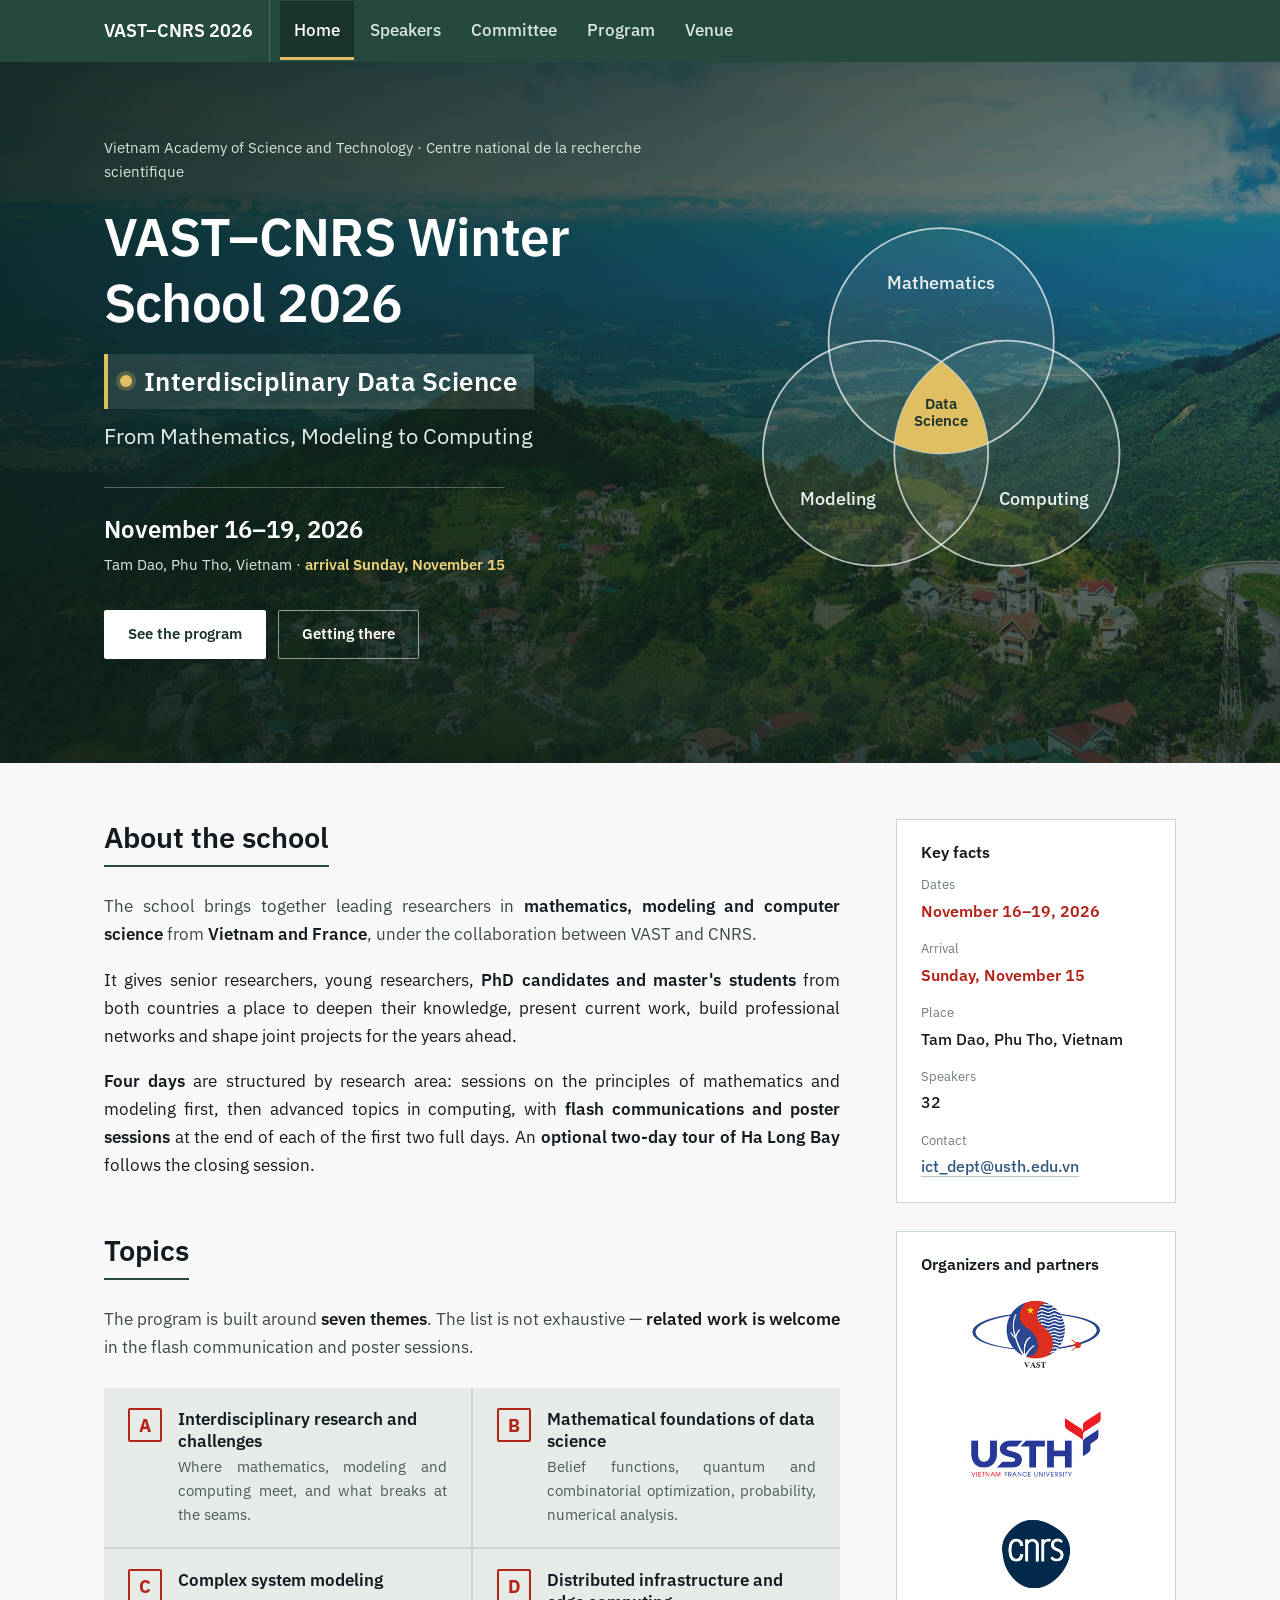
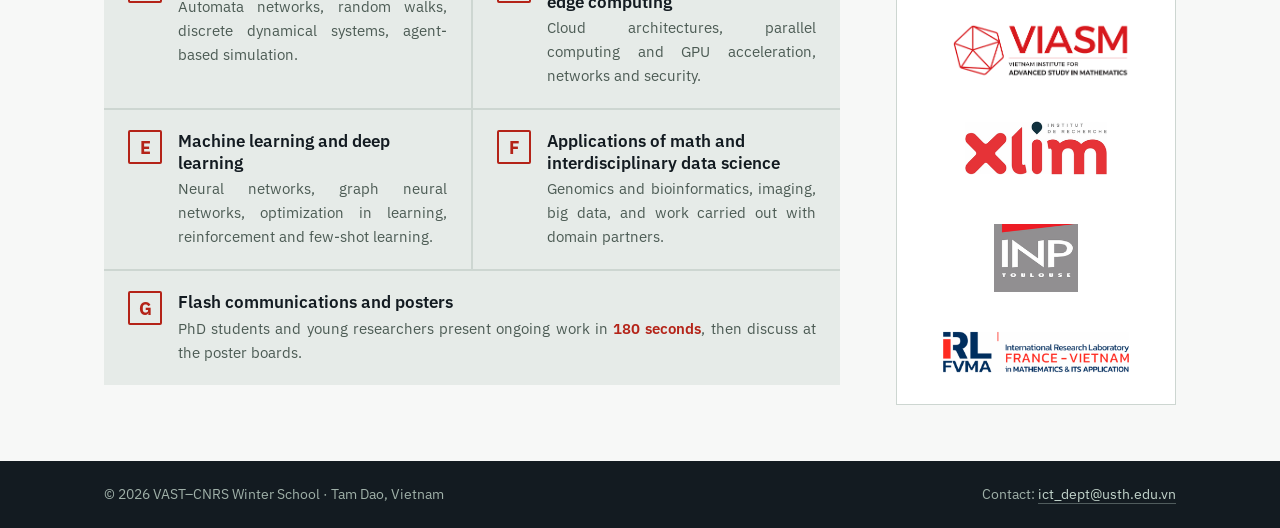
==== commit 58177230: "Revise CNRS pages Co-Authored-By: Claude Opus 5.5 <noreply@anthropic.com>" ====
--- a/index.html
+++ b/index.html
@@ -5,379 +5,26 @@
 <meta name="viewport" content="width=device-width, initial-scale=1">
 <title>VAST–CNRS Winter School 2026 · Tam Dao, Vietnam</title>
 <meta name="description" content="VAST–CNRS Winter School — Interdisciplinary Data Science: From Mathematics, Modeling to Computing. November 16–19, 2026, Tam Dao, Phu Tho, Vietnam.">
-
 <link rel="preconnect" href="https://fonts.googleapis.com">
 <link rel="preconnect" href="https://fonts.gstatic.com" crossorigin>
-<link href="https://fonts.googleapis.com/css2?family=Spectral:ital,wght@0,300;0,400;0,600;1,400&family=IBM+Plex+Sans:wght@400;500;600&display=swap" rel="stylesheet">
-
-<style>
-/* ============================================================
-   TOKENS — đổi màu ở đây là đổi cả trang
-   ============================================================ */
-:root{
-  --ink:      #131b21;
-  --red:      #b42318;
-  --pine:     #26493f;
-  --pine-dk:  #1a332c;
-  --slate:    #33587f;
-  --brass:    #8a7024;
-  --mist:     #e6ebe8;
-  --mist-dk:  #cdd6d1;
-  --paper:    #f7f8f7;
-  --white:    #ffffff;
-  --muted:    #6f7d76;
-
-  --serif: "Spectral", Georgia, "Times New Roman", serif;
-  --sans:  "IBM Plex Sans", -apple-system, BlinkMacSystemFont, "Segoe UI", Roboto, sans-serif;
-
-  --wrap: 1120px;
-  --gut: 24px;
-}
-
-*,*::before,*::after{ box-sizing:border-box; }
-html{ scroll-behavior:smooth; scroll-padding-top:96px; }
-
-body{
-  margin:0; background:var(--paper); color:var(--ink);
-  font-family:var(--sans); font-size:17px; line-height:1.65;
-  -webkit-font-smoothing:antialiased;
-}
-
-a{ color:var(--slate); text-decoration:none; border-bottom:1px solid rgba(51,88,127,.35); }
-a:hover{ border-bottom-color:var(--slate); }
-:focus-visible{ outline:3px solid var(--brass); outline-offset:3px; }
-
-/* Nhấn mạnh: <strong> = thông tin chính (đậm); .hl = cần chú ý / cần làm (đỏ đậm) */
-strong{ font-weight:600; color:var(--ink); }
-.hl{ color:var(--red); font-weight:600; }
-.band-ink strong{ color:inherit; }
-/* Icon lá thư (mailto) */
-.band-ink a.mail-icon, a.mail-icon{ display:inline-flex; align-items:center; justify-content:center; vertical-align:-3px;
-  width:26px; height:26px; margin:0 2px; border:0; border-radius:50%; color:#f0d27a; background:rgba(255,255,255,.08); }
-.band-ink a.mail-icon:hover, a.mail-icon:hover, a.mail-icon:focus-visible{ background:#f0d27a; color:var(--pine-dk); }
-h1,h2,h3,h4{ font-family:var(--serif); font-weight:600; line-height:1.2; margin:0; }
-p{ margin:0 0 1em; max-width:68ch; }
-
-.wrap{ max-width:var(--wrap); margin:0 auto; padding:0 var(--gut); }
-
-/* ============================================================
-   LOGO RAIL
-   ============================================================ */
-.rail{ background:var(--white); border-bottom:1px solid var(--mist-dk); }
-.rail-inner{ display:flex; align-items:center; justify-content:center; gap:36px; flex-wrap:wrap; padding:18px var(--gut); }
-.rail .logo-slot{ display:none; } /* ô logo chưa có file: ẩn ở header, chỉ hiện ở dải partner */
-[hidden]{ display:none !important; }
-a.logo, a.logo:hover{ border-bottom:0; }
-.logo img{ height:76px; width:auto; display:block; mix-blend-mode:multiply; }
-.logo-slot{
-  height:76px; min-width:120px; display:flex; align-items:center; justify-content:center;
-  padding:0 14px; border:1px dashed var(--mist-dk); border-radius:3px;
-  font-size:12px; color:#8c9a93; background:#fbfcfb; white-space:nowrap;
-}
-.rail-note{ margin-left:auto; font-size:13px; color:var(--muted); }
-
-/* ============================================================
-   NAV
-   ============================================================ */
-.nav{ position:sticky; top:0; z-index:50; background:var(--pine); }
-.nav-inner{ display:flex; align-items:center; gap:2px; flex-wrap:wrap; }
-.nav a{ color:#dbe7e1; border:0; font-size:16.5px; font-weight:500; padding:16px 14px; display:block; }
-.nav a:hover, .nav a:focus-visible{ color:var(--white); background:var(--pine-dk); }
-/* Mục đang xem (scrollspy) */
-.nav a.is-active{ color:var(--white); background:var(--pine-dk); box-shadow:inset 0 -3px 0 #e0bf62; }
-.nav .nav-mark{
-  font-family:var(--serif); color:var(--white); font-size:18.5px; font-weight:600;
-  padding:16px 16px 16px 0; margin-right:8px; border-right:1px solid rgba(255,255,255,.18);
-}
-
-/* ============================================================
-   HERO
-   ============================================================ */
-.hero{
-  position:relative; overflow:hidden; color:var(--white);
-  background:linear-gradient(178deg,#2f5a4d 0%,#3d6a5b 42%,#7d9c90 78%,#c3d1c9 100%);
-  padding:74px 0 210px;
-}
-/* Ảnh nền hero: ưu tiên assets/hero-tamdao.jpg → link ngoài → hỏng cả hai
-   thì tự quay về nền gradient + dãy núi SVG bên dưới. */
-.hero-photo{
-  position:absolute; inset:0; z-index:0;
-  width:100%; height:100%; object-fit:cover; object-position:center 45%;
-  opacity:0; transition:opacity .5s ease;
-}
-.hero-scrim{
-  position:absolute; inset:0; z-index:1; pointer-events:none; opacity:0;
-  transition:opacity .5s ease;
-  background:
-    linear-gradient(104deg, rgba(11,30,24,.90) 0%, rgba(11,30,24,.70) 48%, rgba(11,30,24,.40) 100%),
-    linear-gradient(to bottom, rgba(11,30,24,.30) 0%, rgba(11,30,24,0) 32%, rgba(11,30,24,.58) 100%);
-}
-.hero.has-photo .hero-photo,
-.hero.has-photo .hero-scrim{ opacity:1; }
-.hero.has-photo{ padding-bottom:104px; }
-.hero.has-photo .ridges{ display:none; }
-.hero.has-photo .fog{ opacity:.35; bottom:0; }
-
-.ridges{ position:absolute; left:0; right:0; bottom:0; width:100%; height:230px; display:block; }
-.fog{
-  position:absolute; left:-10%; right:-10%; bottom:52px; height:120px; pointer-events:none;
-  background:radial-gradient(60% 70% at 50% 50%, rgba(255,255,255,.6), rgba(255,255,255,0) 70%);
-  animation:drift 34s ease-in-out infinite alternate;
-}
-@keyframes drift{ from{ transform:translateX(-3%); } to{ transform:translateX(3%); } }
-
-.hero-inner{ position:relative; z-index:2; }
-.hero .host{ font-size:14.5px; color:#d5e4dc; margin-bottom:20px; }
-.hero h1{ font-size:clamp(2.1rem,4.4vw,3.3rem); letter-spacing:-.015em; max-width:17ch; text-wrap:balance; }
-.hero .sub{
-  font-family:var(--sans); font-style:normal; font-weight:400;
-  font-size:clamp(1.05rem,2vw,1.35rem); color:#e6f0ea; margin-top:14px; max-width:40ch;
-}
-.hero .theme{ margin:18px 0 0; max-width:none; }
-.hero .theme-name{
-  display:inline-flex; align-items:center; gap:12px;
-  font-family:var(--sans); font-weight:600; font-size:clamp(1.2rem,2.3vw,1.65rem);
-  letter-spacing:.01em; color:var(--white);
-  padding:6px 16px 6px 12px; border-left:4px solid #e0bf62; background:rgba(255,255,255,.1);
-}
-.theme-dot{ width:12px; height:12px; border-radius:50%; background:#e0bf62; flex:none;
-  box-shadow:0 0 0 4px rgba(224,191,98,.25); }
-.hero .theme .sub{ display:block; margin-top:10px; }
-.hero-venn{
-  position:absolute; right:var(--gut); top:50%; transform:translateY(-50%);
-  width:clamp(360px,36vw,520px); height:auto; pointer-events:none;
-}
-@media (max-width:1080px){ .hero-venn{ display:none; } }
-.when{ margin-top:32px; padding-top:22px; border-top:1px solid rgba(255,255,255,.3); display:inline-block; }
-.when b{ display:block; font-family:var(--sans); font-size:1.5rem; font-weight:600; }
-.when .hero-key{ display:inline; font-family:var(--sans); font-size:inherit; color:#f0d27a; font-weight:600; }
-.when span{ display:block; font-size:15px; color:#dbe8e2; margin-top:4px; }
-
-.cta{ margin-top:32px; display:flex; gap:12px; flex-wrap:wrap; }
-.btn{
-  display:inline-block; padding:12px 24px; border:0; border-radius:2px;
-  font-size:15px; font-weight:600; background:var(--white); color:var(--pine-dk);
-}
-.btn:hover{ background:#f0f5f2; }
-.btn-ghost{ background:transparent; color:var(--white); box-shadow:inset 0 0 0 1px rgba(255,255,255,.55); }
-.btn-ghost:hover{ background:rgba(255,255,255,.12); }
-
-/* ============================================================
-   SECTIONS
-   ============================================================ */
-.band{ padding:62px 0; border-bottom:1px solid var(--mist-dk); }
-.band-tint{ background:var(--mist); }
-/* Khi ẩn #plenary: đảo nền các khối sau để vẫn xen kẽ trắng / tint */
-#plenary[hidden] ~ #program{ background:transparent; }
-#plenary[hidden] ~ #speakers{ background:var(--mist); }
-#plenary[hidden] ~ #labs{ background:transparent; }
-.band-ink{ background:var(--pine-dk); color:#e4ece8; border-bottom:0; }
-.band-ink h2, .band-ink h3{ color:var(--white); }
-.band-ink a{ color:#a9cfc0; border-bottom-color:rgba(169,207,192,.4); }
-
-.band h2{ font-size:1.95rem; margin-bottom:8px; padding-bottom:10px; border-bottom:2px solid var(--pine); display:inline-block; }
-.band-ink h2{ border-bottom-color:#7fae9c; }
-.lede{ font-size:1.06rem; color:#3b4a43; margin-top:18px; }
-.band-ink .lede{ color:#c8d8d1; }
-
-.split{ display:grid; grid-template-columns:1.6fr 1fr; gap:48px; align-items:start; margin-top:24px; }
-
-.facts{ background:var(--white); border:1px solid var(--mist-dk); padding:22px 24px; }
-.facts dl{ margin:0; }
-.facts dt{ font-size:13px; color:var(--muted); margin-top:14px; }
-.facts dt:first-child{ margin-top:0; }
-.facts dd{ margin:2px 0 0; font-family:var(--sans); font-size:1rem; font-weight:500; }
-.facts dd.hl{ font-weight:600; }
-#venue .split{ align-items:stretch; }
-/* ---- Bản đồ chỉ đường (Venue) ---- */
-.route{ margin-top:24px; border:1px solid var(--mist-dk); background:var(--white); }
-.route-bar{ display:flex; align-items:center; gap:8px; flex-wrap:wrap; padding:10px 12px; border-bottom:1px solid var(--mist-dk); }
-.route-label{ font-size:14px; color:var(--muted); margin-right:4px; }
-.route-btn{ font:500 14.5px var(--sans); padding:7px 14px; border:1px solid var(--mist-dk); background:var(--paper);
-  color:var(--ink); border-radius:2px; cursor:pointer; }
-.route-btn[aria-pressed="true"]{ background:var(--pine); border-color:var(--pine); color:var(--white); }
-.route-open{ margin-left:auto; font-size:14.5px; }
-.route-map{ position:relative; height:280px; background:var(--mist); }
-.route-map iframe{ position:absolute; inset:0; width:100%; height:100%; border:0; }
-@media (max-width:620px){ .route-open{ margin-left:0; width:100%; } .route-map{ height:260px; } }
-
-
-/* ============================================================
-   TABLES
-   ============================================================ */
-table{ width:100%; border-collapse:collapse; margin-top:22px; font-size:15.5px; background:var(--white); }
-caption{ text-align:left; font-size:14px; color:var(--muted); padding-bottom:8px; }
-th,td{ padding:11px 14px; text-align:left; border-bottom:1px solid var(--mist-dk); vertical-align:top; }
-thead th{ background:var(--pine); color:var(--white); font-weight:600; font-size:14px; border-bottom:0; }
-tbody tr:nth-child(even){ background:#fcfdfc; }
-td.time{ font-variant-numeric:tabular-nums; white-space:nowrap; width:92px; color:#4a5a53; }
-td.who{ width:31%; }
-.org{ display:block; font-size:13.5px; color:var(--muted); }
-.tbd{ color:#8a968f; font-style:italic; }
-
-tr.sess th{
-  background:#eef3f0; color:var(--pine); font-family:var(--sans); font-size:.98rem;
-  font-weight:600; padding:13px 14px; border-bottom:1px solid var(--mist-dk);
-  box-shadow:inset 3px 0 0 var(--pine);
-}
-tr.sess th small{ font-family:var(--sans); font-size:13px; font-weight:400; color:var(--muted); margin-left:8px; }
-tr.plenary td{ background:#fbf7e8; }
-tr.plenary td:first-child{ box-shadow:inset 3px 0 0 var(--brass); }
-tr.break td{ color:#75837c; font-style:italic; }
-
-.tag{
-  display:inline-block; font-size:11.5px; font-weight:600; border-radius:2px;
-  padding:1px 7px; margin-left:6px; vertical-align:1px; white-space:nowrap;
-  color:#2f6b4f; border:1px solid rgba(47,107,79,.4);
-}
-.tag-online{ color:var(--slate); border-color:rgba(51,88,127,.4); }
-.tag-key{ color:var(--brass); border-color:rgba(138,112,36,.45); }
-
-/* ============================================================
-   TOPICS
-   ============================================================ */
-.topics{ display:grid; grid-template-columns:repeat(2,1fr); gap:2px; margin-top:26px; background:var(--mist-dk); }
-.topic{ background:var(--paper); padding:20px 24px; display:flex; gap:16px; align-items:baseline; }
-.band-tint .topic{ background:var(--mist); }
-.topic .code{ font-family:var(--serif); font-size:1.4rem; color:var(--pine); line-height:1; }
-.topic h3{ font-size:1.1rem; margin-bottom:4px; }
-.topic p{ margin:0; font-size:14.5px; color:#4c5b54; }
-/* Số chủ đề lẻ: ô cuối kéo hết hàng, không để lộ nền lưới */
-.topic:last-child:nth-child(odd){ grid-column:1 / -1; }
-
-/* ============================================================
-   PLENARY CARDS
-   ============================================================ */
-.speakers{ display:grid; grid-template-columns:repeat(3,1fr); gap:24px; margin-top:28px; }
-.speaker{ background:var(--white); border:1px solid var(--mist-dk); display:flex; flex-direction:column; }
-.portrait{
-  aspect-ratio:4/5; background:#e9eeeb; display:flex; align-items:center; justify-content:center;
-  color:#94a29b; font-size:13px; overflow:hidden;
-}
-.portrait img{ width:100%; height:100%; object-fit:cover; display:block; }
-.speaker-body{ padding:18px 20px 22px; }
-.speaker .slot{ font-size:13px; color:var(--muted); }
-.speaker h3{ font-size:1.22rem; margin-top:4px; }
-.speaker .affil{ font-size:14px; color:var(--muted); margin:2px 0 12px; }
-.speaker .talk{ font-family:var(--sans); font-style:italic; font-size:1rem; margin:0; color:#2c3a34; }
-
-/* ============================================================
-   LABS + COMMITTEE
-   ============================================================ */
-.cols2{ display:grid; grid-template-columns:repeat(2,1fr); gap:40px; margin-top:26px; }
-.cols3{ display:grid; grid-template-columns:repeat(3,1fr); gap:34px; margin-top:26px; }
-.cols2 h3, .cols3 h3{ font-size:1.08rem; padding-bottom:8px; border-bottom:1px solid var(--mist-dk); }
-.band-ink .cols2 h3, .band-ink .cols3 h3{ border-bottom-color:rgba(255,255,255,.22); }
-.cols2 ul, .cols3 ul{ list-style:none; margin:14px 0 0; padding:0; font-size:15.5px; }
-.cols2 li, .cols3 li{ margin-bottom:10px; }
-.cols2 .org, .cols3 .org{ font-size:13.5px; }
-.band-ink .org{ color:#8ea79d; }
-.role{ font-size:12px; color:var(--brass); margin-left:6px; }
-.band-ink .role{ color:#d8c489; }
-
-/* ============================================================
-   SPONSORS + FOOTER
-   ============================================================ */
-.sponsors{ display:flex; flex-wrap:wrap; justify-content:space-between; gap:28px; align-items:center; margin-top:24px; }
-@media (max-width:1100px){ .sponsors{ justify-content:center; } } /* xuống dòng thì căn giữa */
-.sponsors .logo img{ height:84px; }
-.sponsors .logo-slot{ height:84px; min-width:140px; }
-
-footer{ background:var(--ink); color:#9fb0a8; padding:38px 0; font-size:14.5px; }
-footer a{ color:#c3d5cc; border-bottom-color:rgba(195,213,204,.35); }
-footer .wrap{ display:flex; justify-content:space-between; gap:24px; flex-wrap:wrap; }
-
-/* ============================================================
-   TABS
-   ============================================================ */
-.tabs{ display:flex; gap:2px; margin-top:26px; flex-wrap:wrap; }
-.tab{
-  font-family:var(--sans); font-size:14.5px; font-weight:500; padding:11px 18px;
-  border:1px solid var(--mist-dk); border-bottom:0; background:#eef2ef; color:#4c5b54;
-  cursor:pointer; border-radius:2px 2px 0 0;
-}
-.tab[aria-selected="true"]{ background:var(--white); color:var(--pine); font-weight:600; box-shadow:inset 0 3px 0 var(--pine); }
-.tabpanel[hidden]{ display:none; }
-.tabpanel table{ margin-top:0; border:1px solid var(--mist-dk); }
-.day-note{ font-size:14.5px; color:var(--muted); margin:16px 0 0; }
-.day-head{ background:var(--white); border:1px solid var(--mist-dk); border-bottom:0; padding:18px 20px 4px; }
-.day-head h3{ font-size:1.25rem; }
-.day-head p{ font-size:14.5px; color:var(--muted); margin:4px 0 12px; }
-
-/* ============================================================
-   RESPONSIVE
-   ============================================================ */
-@media (max-width:900px){
-  .split{ grid-template-columns:1fr; gap:28px; }
-  .topics{ grid-template-columns:1fr; }
-  .speakers{ grid-template-columns:1fr; }
-  .cols2,.cols3{ grid-template-columns:1fr; gap:24px; }
-  .hero{ padding:52px 0 150px; }
-  .hero.has-photo{ padding-bottom:64px; }
-  .ridges{ height:160px; }
-  .rail-note{ display:none; }
-  td.who{ width:auto; }
-}
-@media (max-width:620px){
-  body{ font-size:16px; }
-  th,td{ padding:9px 10px; font-size:14.5px; }
-  td.time{ width:auto; }
-  .nav a{ padding:12px 10px; font-size:15px; }
-  /* mobile: ẩn ô logo trống, logo nhỏ lại cho vừa một hàng; menu vuốt ngang thay vì xuống dòng */
-  .rail .logo-slot{ display:none; }
-  .rail-inner{ gap:18px; padding:12px var(--gut); }
-  .rail .logo img{ height:56px; }
-  .nav-inner{ flex-wrap:nowrap; overflow-x:auto; scrollbar-width:none; }
-  .nav-inner::-webkit-scrollbar{ display:none; }
-  .nav a, .nav .nav-mark{ white-space:nowrap; flex:none; }
-  .nav .nav-mark{ font-size:16.5px; }
-  .tab{ padding:9px 13px; font-size:13.5px; }
-}
-@media (prefers-reduced-motion:reduce){
-  html{ scroll-behavior:auto; }
-  .fog{ animation:none; }
-  .hero-photo,.hero-scrim{ transition:none; }
-}
-@media print{
-  .nav,.cta,.fog,.hero-photo,.hero-scrim{ display:none; }
-  .hero{ background:none; color:#000; padding:16px 0; }
-  .tabpanel[hidden]{ display:block !important; }
-}
-</style>
+<link href="https://fonts.googleapis.com/css2?family=IBM+Plex+Sans:ital,wght@0,400;0,500;0,600;0,700;1,400&display=swap" rel="stylesheet">
+<link rel="stylesheet" href="assets/style.css">
 </head>
 <body>
 
-<!-- ========== LOGO RAIL =====================================================
-     Thứ tự ưu tiên: file trong assets/ → link trong data-fallback → khung nét đứt.
-     Nên tải logo về assets/ thay vì để chạy bằng link ngoài (xem README).
-     Thêm logo: copy nguyên khối <span class="logo">…</span>
-========================================================================== -->
-<div class="rail">
-  <div class="rail-inner">
-    <a class="logo" href="https://vast.gov.vn" data-name="VAST"><img src="assets/logo-vast.png" data-fallback="https://encrypted-tbn0.gstatic.com/images?q=tbn:ANd9GcTiqiBPgMBcfAgvdp1sRQ3FaK_wYtJDiKf43gbS0I7wCQ&amp;s" alt="Vietnam Academy of Science and Technology"></a>
-    <a class="logo" href="https://usth.edu.vn" data-name="USTH"><img src="assets/logo-usth.png" data-fallback="https://usth.edu.vn/wp-content/uploads/2025/01/logo-usth-550x370-1-e1664870510485-555x370-1.png" alt="University of Science and Technology of Hanoi"></a>
-    <a class="logo" href="https://www.cnrs.fr" data-name="CNRS"><img src="assets/logo-cnrs.png" data-fallback="https://thumb.wikimedia.org/wikipedia/fr/thumb/7/72/Logo_Centre_national_de_la_recherche_scientifique_%282023-%29.svg/960px-Logo_Centre_national_de_la_recherche_scientifique_%282023-%29.svg.png" alt="Centre national de la recherche scientifique"></a>
-    <a class="logo" href="https://www.xlim.fr" data-name="XLIM"><img src="assets/logo-xlim.png" data-fallback="https://www.unilim.fr/wp-content/uploads/sites/8/2026/06/anniversaire-xlim-20-ans-recherche-universite-limoges-laboratoire-photonique-electronique-ondes-600x480.png" alt="XLIM"></a>
-    <a class="logo" href="https://www.toulouse-inp.fr" data-name="Toulouse INP"><img src="assets/logo-inp-toulouse.png" data-fallback="https://thumb.wikimedia.org/wikipedia/en/thumb/f/fa/National_Polytechnic_Institute_of_Toulouse_%28logo%29.svg/1280px-National_Polytechnic_Institute_of_Toulouse_%28logo%29.svg.png" alt="Toulouse INP"></a>
-    <a class="logo" href="https://irl-fvma.apps.math.cnrs.fr" data-name="IRL FVMA"><img src="assets/logo-fvma.png" data-fallback="https://irl-fvma.apps.math.cnrs.fr/wp-content/uploads/2023/06/image002-1024x415.png" alt="IRL FVMA"></a>
-  </div>
-</div>
-
 <!-- ========== NAV ========================================================= -->
-<nav class="nav" aria-label="Sections">
+<nav class="nav" aria-label="Main">
   <div class="wrap nav-inner">
-    <span class="nav-mark">VAST–CNRS 2026</span>
-    <a href="#about">About</a>
-    <a href="#topics">Topics</a>
-    <a href="#plenary" hidden>Plenary talks</a> <!-- TẠM ẨN: bỏ "hidden" khi chốt 3 diễn giả plenary -->
-    <a href="#program">Program</a>
-    <a href="#speakers">Speakers</a>
-    <a href="#labs">Institutions</a>
-    <a href="#committee">Organization</a>
-    <a href="#venue">Venue</a>
+    <a class="nav-mark" href="index.html">VAST–CNRS 2026</a>
+    <a href="index.html" aria-current="page">Home</a>
+    <a href="speakers.html">Speakers</a>
+    <a href="committee.html">Committee</a>
+    <a href="program.html">Program</a>
+    <a href="venue.html">Venue</a>
   </div>
 </nav>
 
+<main>
 <!-- ========== HERO ======================================================== -->
 <header class="hero">
   <img class="hero-photo" src="assets/hero-tamdao.jpg"
@@ -408,14 +55,14 @@
         <clipPath id="vA"><circle cx="180" cy="122" r="96"/></clipPath>
         <clipPath id="vB"><circle cx="124" cy="218" r="96"/></clipPath>
       </defs>
-      <g fill="rgba(255,255,255,.07)" stroke="rgba(255,255,255,.7)" stroke-width="1.5">
+      <g class="venn-sets" fill="rgba(255,255,255,.07)" stroke="rgba(255,255,255,.7)" stroke-width="1.5">
         <circle cx="180" cy="122" r="96"/>
         <circle cx="124" cy="218" r="96"/>
         <circle cx="236" cy="218" r="96"/>
       </g>
-      <g clip-path="url(#vA)"><g clip-path="url(#vB)">
-        <circle cx="236" cy="218" r="96" fill="#e0bf62"/>
-      </g></g>
+      <g class="venn-core-wrap"><g clip-path="url(#vA)"><g clip-path="url(#vB)">
+        <circle class="venn-core" cx="236" cy="218" r="96" fill="#e0bf62"/>
+      </g></g></g>
       <g font-family="IBM Plex Sans, sans-serif" font-size="15" font-weight="500" fill="#eef4f0" text-anchor="middle">
         <text x="180" y="78">Mathematics</text>
         <text x="92" y="262">Modeling</text>
@@ -433,659 +80,121 @@
     </div>
 
     <div class="cta">
-      <a class="btn" href="#program">See the program</a>
-      <a class="btn btn-ghost" href="#venue">Getting there</a>
+      <a class="btn" href="program.html">See the program</a>
+      <a class="btn btn-ghost" href="venue.html">Getting there</a>
     </div>
   </div>
 </header>
 
-<!-- ========== ABOUT ======================================================= -->
+<!-- ========== ABOUT + SIDEBAR ============================================
+     Cột phải: thông tin nhanh + logo xếp thẳng một cột (kiểu vcris.org).
+     Logo: ưu tiên file trong assets/ → link trong data-fallback → khung nét đứt.
+========================================================================== -->
 <section class="band" id="about">
-  <div class="wrap">
-    <h2>About the school</h2>
-    <div class="split">
-      <div>
-        <p class="lede">The school brings together leading researchers in <strong>mathematics, modeling and computer science</strong> from <strong>Vietnam and France</strong>, under the collaboration between VAST and CNRS.</p>
-        <p>It gives senior researchers, young researchers, <strong>PhD candidates and master's students</strong> from both countries a place to deepen their knowledge, present current work, build professional networks and shape joint projects for the years ahead.</p>
-        <p><strong>Four days</strong> are structured by research area: sessions on the principles of mathematics and modeling first, then advanced topics in computing, with <strong>flash communications and poster sessions</strong> at the end of each of the first two full days. An <strong>optional two-day tour of Ha Long Bay</strong> follows the closing session.</p>
-        <p class="hl">Working language is English.</p>
+  <div class="wrap split">
+    <div>
+      <h2>About the school</h2>
+      <p class="lede">The school brings together leading researchers in <strong>mathematics, modeling and computer science</strong> from <strong>Vietnam and France</strong>, under the collaboration between VAST and CNRS.</p>
+      <p>It gives senior researchers, young researchers, <strong>PhD candidates and master's students</strong> from both countries a place to deepen their knowledge, present current work, build professional networks and shape joint projects for the years ahead.</p>
+      <p><strong>Four days</strong> are structured by research area: sessions on the principles of mathematics and modeling first, then advanced topics in computing, with <strong>flash communications and poster sessions</strong> at the end of each of the first two full days. An <strong>optional two-day tour of Ha Long Bay</strong> follows the closing session.</p>
+
+      <h2 style="margin-top:36px">Topics</h2>
+      <p class="lede">The program is built around <strong>seven themes</strong>. The list is not exhaustive — <strong>related work is welcome</strong> in the flash communication and poster sessions.</p>
+      <div class="topics">
+        <article class="topic">
+          <span class="code">A</span>
+          <div>
+            <h3>Interdisciplinary research and challenges</h3>
+            <p>Where mathematics, modeling and computing meet, and what breaks at the seams.</p>
+          </div>
+        </article>
+        <article class="topic">
+          <span class="code">B</span>
+          <div>
+            <h3>Mathematical foundations of data science</h3>
+            <p>Belief functions, quantum and combinatorial optimization, probability, numerical analysis.</p>
+          </div>
+        </article>
+        <article class="topic">
+          <span class="code">C</span>
+          <div>
+            <h3>Complex system modeling</h3>
+            <p>Automata networks, random walks, discrete dynamical systems, agent-based simulation.</p>
+          </div>
+        </article>
+        <article class="topic">
+          <span class="code">D</span>
+          <div>
+            <h3>Distributed infrastructure and edge computing</h3>
+            <p>Cloud architectures, parallel computing and GPU acceleration, networks and security.</p>
+          </div>
+        </article>
+        <article class="topic">
+          <span class="code">E</span>
+          <div>
+            <h3>Machine learning and deep learning</h3>
+            <p>Neural networks, graph neural networks, optimization in learning, reinforcement and few-shot learning.</p>
+          </div>
+        </article>
+        <article class="topic">
+          <span class="code">F</span>
+          <div>
+            <h3>Applications of math and interdisciplinary data science</h3>
+            <p>Genomics and bioinformatics, imaging, big data, and work carried out with domain partners.</p>
+          </div>
+        </article>
+        <article class="topic">
+          <span class="code">G</span>
+          <div>
+            <h3>Flash communications and posters</h3>
+            <p>PhD students and young researchers present ongoing work in <span class="hl">180 seconds</span>, then discuss at the poster boards.</p>
+          </div>
+        </article>
       </div>
-      <aside class="facts">
+    </div>
+
+    <aside class="aside-stack">
+      <div class="facts">
+        <h3>Key facts</h3>
         <dl>
           <dt>Dates</dt>
           <dd class="hl">November 16–19, 2026</dd>
+          <dt>Arrival</dt>
+          <dd class="hl">Sunday, November 15</dd>
           <dt>Place</dt>
           <dd>Tam Dao, Phu Tho, Vietnam</dd>
           <dt>Speakers</dt>
-          <dd>32 — 13 from France, 19 from Vietnam</dd>
-          <dt>Participants</dt>
-          <dd><strong>50</strong> young researchers, PhD and master's students — 10 from France, 40 from Vietnam</dd>
-          <dt>Format</dt>
-          <dd>Single track, plus flash communications and posters</dd>
+          <dd>32</dd>
           <dt>Contact</dt>
-          <dd>Dr. Nguyễn Minh Hương, secretary<br><a href="mailto:nguyen.minh-huong@usth.edu.vn">nguyen.minh-huong@usth.edu.vn</a></dd>
+          <dd><a href="mailto:ict_dept@usth.edu.vn">ict_dept@usth.edu.vn</a></dd>
         </dl>
-      </aside>
-    </div>
-  </div>
-</section>
-
-<!-- ========== TOPICS ====================================================== -->
-<section class="band band-tint" id="topics">
-  <div class="wrap">
-    <h2>Topics</h2>
-    <p class="lede">The program is built around <strong>seven themes</strong>. The list is not exhaustive — <strong>related work is welcome</strong> in the flash communication and poster sessions.</p>
-    <div class="topics">
-      <article class="topic">
-        <span class="code">A</span>
-        <div>
-          <h3>Interdisciplinary research and challenges</h3>
-          <p>Where mathematics, modeling and computing meet, and what breaks at the seams.</p>
-        </div>
-      </article>
-      <article class="topic">
-        <span class="code">B</span>
-        <div>
-          <h3>Mathematical foundations of data science</h3>
-          <p>Belief functions, quantum and combinatorial optimization, probability, numerical analysis.</p>
-        </div>
-      </article>
-      <article class="topic">
-        <span class="code">C</span>
-        <div>
-          <h3>Complex system modeling</h3>
-          <p>Automata networks, random walks, discrete dynamical systems, agent-based simulation.</p>
-        </div>
-      </article>
-      <article class="topic">
-        <span class="code">D</span>
-        <div>
-          <h3>Distributed infrastructure and edge computing</h3>
-          <p>Cloud architectures, parallel computing and GPU acceleration, networks and security.</p>
-        </div>
-      </article>
-      <article class="topic">
-        <span class="code">E</span>
-        <div>
-          <h3>Machine learning and deep learning</h3>
-          <p>Neural networks, graph neural networks, optimization in learning, reinforcement and few-shot learning.</p>
-        </div>
-      </article>
-      <article class="topic">
-        <span class="code">F</span>
-        <div>
-          <h3>Applications of math and interdisciplinary data science</h3>
-          <p>Genomics and bioinformatics, imaging, big data, and work carried out with domain partners.</p>
-        </div>
-      </article>
-      <article class="topic">
-        <span class="code">G</span>
-        <div>
-          <h3>Flash communications and posters</h3>
-          <p>PhD students and young researchers present ongoing work in <span class="hl">180 seconds</span>, then discuss at the poster boards.</p>
-        </div>
-      </article>
-    </div>
-  </div>
-</section>
-
-<!-- ========== PLENARY ====================================================
-     Ảnh chân dung: assets/speaker-1.jpg … crop 4:5, tối thiểu 600×750.
-========================================================================== -->
-<!-- TẠM ẨN: bỏ thuộc tính "hidden" để hiện lại phần Plenary talks -->
-<section class="band" id="plenary" hidden>
-  <div class="wrap">
-    <h2>Plenary talks</h2>
-    <p class="lede">Three plenary talks open the school on Monday, November 16.</p>
-    <div class="speakers">
-      <article class="speaker">
-        <div class="portrait"><img src="assets/speaker-dayde.jpg" alt="" loading="lazy"></div>
-        <div class="speaker-body">
-          <p class="slot">Plenary 1 <span class="tag">confirmed</span></p>
-          <h3>Michel Daydé</h3>
-          <p class="affil">IRIT, Toulouse — CNRS</p>
-          <p class="talk">“From Calculus to Exascale and new computing paradigms”</p>
-        </div>
-      </article>
-      <article class="speaker">
-        <div class="portrait"><img src="assets/speaker-doan-thai-son.jpg" alt="" loading="lazy"></div>
-        <div class="speaker-body">
-          <p class="slot">Plenary 2</p>
-          <h3>Đoàn Thái Sơn</h3>
-          <p class="affil">Institute of Mathematics, VAST</p>
-          <p class="talk tbd">Title to be announced</p>
-        </div>
-      </article>
-      <article class="speaker">
-        <div class="portrait"><img src="assets/speaker-nguyen-truong-thang.jpg" alt="" loading="lazy"></div>
-        <div class="speaker-body">
-          <p class="slot">Plenary 3</p>
-          <h3>Nguyễn Trường Thắng</h3>
-          <p class="affil">Institute of Information Technology, VAST</p>
-          <p class="talk tbd">Title to be announced</p>
-        </div>
-      </article>
-    </div>
-  </div>
-</section>
-
-<!-- ========== PROGRAM =================================================== -->
-<section class="band band-tint" id="program">
-  <div class="wrap">
-    <h2>Program</h2>
-    <p class="lede"><span class="hl">Tentative schedule.</span> Talks marked as confirmed have a speaker and title agreed; the rest are being finalized.</p>
-
-    <div class="tabs" role="tablist" aria-label="Program by day">
-      <button class="tab" role="tab" id="tab-d1" aria-controls="d1" aria-selected="true">Sun, Nov 15</button>
-      <button class="tab" role="tab" id="tab-d2" aria-controls="d2" aria-selected="false" tabindex="-1">Mon, Nov 16</button>
-      <button class="tab" role="tab" id="tab-d3" aria-controls="d3" aria-selected="false" tabindex="-1">Tue, Nov 17</button>
-      <button class="tab" role="tab" id="tab-d4" aria-controls="d4" aria-selected="false" tabindex="-1">Wed, Nov 18</button>
-      <button class="tab" role="tab" id="tab-d5" aria-controls="d5" aria-selected="false" tabindex="-1">Thu, Nov 19</button>
-      <button class="tab" role="tab" id="tab-d6" aria-controls="d6" aria-selected="false" tabindex="-1">Optional tour</button>
-    </div>
-
-    <!-- Day 1 -->
-    <div class="tabpanel" id="d1" role="tabpanel" aria-labelledby="tab-d1">
-      <div class="day-head">
-        <h3>Day 1 — Sunday, November 15</h3>
-        <p><strong>Arrival and check-in at Tam Dao.</strong> No scientific program.</p>
       </div>
-      <table>
-        <thead><tr><th scope="col">Time</th><th scope="col">Item</th><th scope="col">Notes</th></tr></thead>
-        <tbody>
-          <tr><td class="time">Afternoon</td><td>Arrival, transfer from Hanoi and Noi Bai airport</td><td class="tbd">Shuttle times to be announced</td></tr>
-          <tr><td class="time">Evening</td><td>Check-in and informal welcome</td><td>Conference hotel</td></tr>
-        </tbody>
-      </table>
-    </div>
-
-    <!-- Day 2 -->
-    <div class="tabpanel" id="d2" role="tabpanel" aria-labelledby="tab-d2" hidden>
-      <div class="day-head">
-        <h3>Day 2 — Monday, November 16</h3>
-        <p>Opening, plenary talks, and interdisciplinary research.</p>
-      </div>
-      <table>
-        <thead><tr><th scope="col">Time</th><th scope="col">Talk</th><th scope="col">Speaker</th></tr></thead>
-        <tbody>
-          <tr>
-            <td class="time">9:00</td>
-            <td>Welcome ceremony<span class="org">MC: Dr. Trần Hoàng Tùng</span></td>
-            <td class="who">Prof. Trần Hồng Thái, President of VAST; representatives of CNRS and of the VAST Department of International Cooperation; Prof. Đinh Thị Mai Thanh and Prof. Daniel Hagimont, chairs</td>
-          </tr>
-          <tr><td class="time">9:25</td><td>Photographs</td><td class="who">—</td></tr>
-        </tbody>
-        <tbody>
-          <tr class="sess"><th colspan="3">Session A — General <small>2 chairs</small></th></tr>
-          <tr class="plenary">
-            <td class="time">9:30</td>
-            <td>From Calculus to Exascale and new computing paradigms <span class="tag tag-key">plenary 1</span></td>
-            <td class="who">Michel Daydé <span class="org">CNRS</span> <span class="tag">confirmed</span></td>
-          </tr>
-          <tr class="break"><td class="time">10:15</td><td>Coffee break</td><td class="who">—</td></tr>
-          <tr class="plenary">
-            <td class="time">10:30</td>
-            <td class="tbd">Title to be announced <span class="tag tag-key">plenary 2</span></td>
-            <td class="who">Đoàn Thái Sơn <span class="org">Institute of Mathematics, VAST</span></td>
-          </tr>
-          <tr class="plenary">
-            <td class="time">11:15</td>
-            <td class="tbd">Title to be announced <span class="tag tag-key">plenary 3</span></td>
-            <td class="who">Nguyễn Trường Thắng <span class="org">Institute of Information Technology, VAST</span></td>
-          </tr>
-          <tr class="break"><td class="time">12:00</td><td>End of session — lunch</td><td class="who">—</td></tr>
-        </tbody>
-        <tbody>
-          <tr class="sess"><th colspan="3">Session B — Interdisciplinary research and challenges <small>2 chairs</small></th></tr>
-          <tr>
-            <td class="time">13:30</td>
-            <td>Automata Networks at the Heart of Natural Computing</td>
-            <td class="who">Sylvain Sené <span class="org">Marseille</span> <span class="tag">confirmed</span></td>
-          </tr>
-          <tr>
-            <td class="time">14:00</td>
-            <td>Complex Systems and Random Walks</td>
-            <td class="who">Phan Thị Hà Dương <span class="org">IRL FVMA</span> <span class="tag">confirmed</span></td>
-          </tr>
-          <tr><td class="time">14:30</td><td class="tbd">Title to be announced</td><td class="who">Nguyễn Việt Anh <span class="org">IOIT</span></td></tr>
-          <tr class="break"><td class="time">15:00</td><td>Coffee break</td><td class="who">—</td></tr>
-          <tr><td class="time">15:15</td><td class="tbd">Title to be announced</td><td class="who">Nguyễn Đức Dũng <span class="org">IOIT</span></td></tr>
-          <tr><td class="time">15:45</td><td class="tbd">Title to be announced</td><td class="who">Đinh Nho Hào <span class="org">IOM</span> <span class="tag">confirmed</span></td></tr>
-          <tr><td class="time">16:15</td><td class="tbd">Title to be announced</td><td class="who">Trần Giang Sơn <span class="org">USTH</span></td></tr>
-        </tbody>
-        <tbody>
-          <tr class="sess"><th colspan="3">Flash communications and posters <small>2 chairs</small></th></tr>
-          <tr><td class="time">16:45</td><td>PhD students and young researchers present ongoing work in 180 seconds</td><td class="who">—</td></tr>
-          <tr class="break"><td class="time">19:00</td><td>Dinner</td><td class="who">—</td></tr>
-        </tbody>
-      </table>
-    </div>
-
-    <!-- Day 3 -->
-    <div class="tabpanel" id="d3" role="tabpanel" aria-labelledby="tab-d3" hidden>
-      <div class="day-head">
-        <h3>Day 3 — Tuesday, November 17</h3>
-        <p>From mathematics and modeling…</p>
-      </div>
-      <table>
-        <thead><tr><th scope="col">Time</th><th scope="col">Talk</th><th scope="col">Speaker</th></tr></thead>
-        <tbody>
-          <tr class="sess"><th colspan="3">Session C1 — Mathematical foundations of data science <small>2 chairs</small></th></tr>
-          <tr>
-            <td class="time">9:00</td>
-            <td>Belief function theory for defining models or combining it with AI</td>
-            <td class="who">Constance Thierry <span class="org">Rennes</span> <span class="tag">confirmed</span></td>
-          </tr>
-          <tr><td class="time">9:30</td><td class="tbd">Title to be announced</td><td class="who">Lê Hải Khôi <span class="org">USTH</span></td></tr>
-          <tr class="break"><td class="time">10:00</td><td>Coffee break</td><td class="who">—</td></tr>
-          <tr>
-            <td class="time">10:30</td>
-            <td>Quantum Approximate Optimization Algorithms for Combinatorial Optimization</td>
-            <td class="who">Nguyen Viet Hung <span class="org">Clermont</span> <span class="tag">confirmed</span></td>
-          </tr>
-          <tr><td class="time">11:00</td><td class="tbd">Title to be announced</td><td class="who">Cấn Văn Hảo <span class="org">IOM</span></td></tr>
-          <tr><td class="time">11:30</td><td class="tbd">Title to be announced</td><td class="who">Lê Xuân Thanh <span class="org">IOM</span></td></tr>
-          <tr class="break"><td class="time">12:00</td><td>End of session — lunch</td><td class="who">—</td></tr>
-        </tbody>
-        <tbody>
-          <tr class="sess"><th colspan="3">Session C2 — Complex system modeling <small>2 chairs</small></th></tr>
-          <tr><td class="time">13:30</td><td class="tbd">Title to be announced</td><td class="who tbd">Speaker to be announced</td></tr>
-          <tr>
-            <td class="time">14:00</td>
-            <td>Scheduling Single Round Robin Tournaments with Different Court Types</td>
-            <td class="who">Lê Xuân Thanh <span class="org">IOM</span> <span class="tag">confirmed</span></td>
-          </tr>
-          <tr><td class="time">14:30</td><td class="tbd">Title to be announced</td><td class="who">Nguyen-Huu Tri <span class="org">IRD</span></td></tr>
-          <tr class="break"><td class="time">15:00</td><td>Coffee break</td><td class="who">—</td></tr>
-          <tr><td class="time">15:15</td><td class="tbd">Title to be announced</td><td class="who">Giang Anh Tuấn <span class="org">USTH</span></td></tr>
-          <tr><td class="time">15:45</td><td class="tbd">Title to be announced</td><td class="who">Benoit Gaudou <span class="org">Toulouse</span> <span class="tag tag-online">online</span></td></tr>
-        </tbody>
-        <tbody>
-          <tr class="sess"><th colspan="3">Flash communications and posters <small>2 chairs</small></th></tr>
-          <tr><td class="time">16:15</td><td>PhD students and young researchers present ongoing work in 180 seconds</td><td class="who">—</td></tr>
-          <tr class="break"><td class="time">19:00</td><td>Dinner</td><td class="who">—</td></tr>
-        </tbody>
-      </table>
-    </div>
-
-    <!-- Day 4 -->
-    <div class="tabpanel" id="d4" role="tabpanel" aria-labelledby="tab-d4" hidden>
-      <div class="day-head">
-        <h3>Day 4 — Wednesday, November 18</h3>
-        <p>…to advanced computing.</p>
-      </div>
-      <table>
-        <thead><tr><th scope="col">Time</th><th scope="col">Talk</th><th scope="col">Speaker</th></tr></thead>
-        <tbody>
-          <tr class="sess"><th colspan="3">Session D1 — Distributed infrastructure and edge computing <small>2 chairs</small></th></tr>
-          <tr><td class="time">9:00</td><td>Cloud Computing Architectures</td><td class="who">Alain Tchana <span class="org">Grenoble</span> <span class="tag">confirmed</span></td></tr>
-          <tr><td class="time">9:30</td><td class="tbd">Title to be announced</td><td class="who">Daniel Hagimont <span class="org">Toulouse</span></td></tr>
-          <tr class="break"><td class="time">10:00</td><td>Coffee break</td><td class="who">—</td></tr>
-          <tr><td class="time">10:30</td><td class="tbd">Title to be announced</td><td class="who">Phạm Thanh Giang <span class="org">IOIT</span></td></tr>
-          <tr><td class="time">11:00</td><td>Security and cryptography <span class="tbd">— title to be announced</span></td><td class="who">Nguyễn Minh Hương <span class="org">USTH</span></td></tr>
-          <tr><td class="time">11:30</td><td>Parallel Computing and GPU acceleration</td><td class="who">Lilian Aveneau <span class="org">Poitiers</span> <span class="tag">confirmed</span> <span class="tag tag-online">online</span></td></tr>
-          <tr class="break"><td class="time">12:00</td><td>End of session — lunch</td><td class="who">—</td></tr>
-        </tbody>
-        <tbody>
-          <tr class="sess"><th colspan="3">Session D2 — Machine learning and deep learning <small>2 chairs</small></th></tr>
-          <tr><td class="time">13:30</td><td>Neural Networks</td><td class="who">Sixin Zhang <span class="org">Toulouse</span> <span class="tag">confirmed</span></td></tr>
-          <tr><td class="time">14:00</td><td>Authoring tools (multimodal) coupled with AI agents</td><td class="who">Mohamed Ez-zaouia <span class="org">Rennes</span> <span class="tag">confirmed</span></td></tr>
-          <tr><td class="time">14:30</td><td>Optimization in machine learning <span class="tbd">— title to be announced</span></td><td class="who">Nguyen Kim Thang <span class="org">Grenoble</span></td></tr>
-          <tr class="break"><td class="time">15:00</td><td>Coffee break</td><td class="who">—</td></tr>
-          <tr>
-            <td class="time">15:15</td>
-            <td>Graph neural networks, multi-level domain decomposition, distributed AI training, AdaGrad for GNNs</td>
-            <td class="who">Julien Herrmann <span class="org">Toulouse</span> <span class="tag">confirmed</span></td>
-          </tr>
-          <tr><td class="time">15:45</td><td>Reinforcement learning <span class="tbd">— title to be announced</span></td><td class="who">Đoàn Nhật Quang <span class="org">USTH</span></td></tr>
-          <tr><td class="time">16:15</td><td>Few-shot learning <span class="tbd">— title to be announced</span></td><td class="who">Trần Hoàng Tùng <span class="org">USTH</span></td></tr>
-          <tr class="break"><td class="time">19:00</td><td>Gala dinner</td><td class="who">—</td></tr>
-        </tbody>
-      </table>
-    </div>
-
-    <!-- Day 5 -->
-    <div class="tabpanel" id="d5" role="tabpanel" aria-labelledby="tab-d5" hidden>
-      <div class="day-head">
-        <h3>Day 5 — Thursday, November 19</h3>
-        <p>Applications, then departure.</p>
-      </div>
-      <table>
-        <thead><tr><th scope="col">Time</th><th scope="col">Talk</th><th scope="col">Speaker</th></tr></thead>
-        <tbody>
-          <tr class="sess"><th colspan="3">Session E — Applications of interdisciplinary data science <small>2 chairs</small></th></tr>
-          <tr><td class="time">9:00</td><td>Genomics and Bioinformatics</td><td class="who">Dominique Lavenier <span class="org">CNRS Rennes</span> <span class="tag">confirmed</span></td></tr>
-          <tr><td class="time">9:30</td><td>Bioinformatics <span class="tbd">— title to be announced</span></td><td class="who">Nguyễn Thị Phương Thảo <span class="org">IOIT</span></td></tr>
-          <tr class="break"><td class="time">10:00</td><td>Coffee break</td><td class="who">—</td></tr>
-          <tr><td class="time">10:30</td><td class="tbd">Title to be announced</td><td class="who">Pascal Bourdon <span class="org">Poitiers</span></td></tr>
-          <tr><td class="time">11:00</td><td class="tbd">Title to be announced</td><td class="who">Nguyễn Hoàng Hà <span class="org">USTH</span></td></tr>
-          <tr><td class="time">11:30</td><td class="tbd">Title to be announced</td><td class="who">Hoàng Đỗ Thanh Tùng <span class="org">IOIT</span></td></tr>
-          <tr class="break"><td class="time">12:00</td><td>End of session — lunch</td><td class="who">—</td></tr>
-          <tr><td class="time">15:00</td><td><strong>Departure</strong></td><td class="who">—</td></tr>
-        </tbody>
-      </table>
-    </div>
-
-    <!-- Day 6 -->
-    <div class="tabpanel" id="d6" role="tabpanel" aria-labelledby="tab-d6" hidden>
-      <div class="day-head">
-        <h3>Optional — Ha Long Bay</h3>
-        <p>Two days and one night, for participants who want to stay on after the closing session.</p>
-      </div>
-      <table>
-        <thead><tr><th scope="col">Item</th><th scope="col">Details</th></tr></thead>
-        <tbody>
-          <tr><td>Duration</td><td>2 days, 1 night</td></tr>
-          <tr><td>Departure</td><td class="tbd">To be announced</td></tr>
-          <tr><td>Cost and booking</td><td class="tbd">To be announced</td></tr>
-        </tbody>
-      </table>
-      <p class="day-note">Participants should <span class="hl">indicate their interest when registering</span> so the organizers can size the booking.</p>
-    </div>
-  </div>
-</section>
-
-<!-- ========== SPEAKERS ==================================================== -->
-<section class="band" id="speakers">
-  <div class="wrap">
-    <h2>Speakers</h2>
-    <p class="lede"><strong>Thirty-two speakers</strong> in total: nineteen based in Vietnam and thirteen from French institutions. Two of the French speakers take part online.</p>
-
-    <h3 style="margin-top:34px; font-size:1.25rem">Based in Vietnam</h3>
-    <table>
-      <thead><tr><th scope="col">Name</th><th scope="col">Title</th><th scope="col">Institute</th><th scope="col">Specialty</th></tr></thead>
-      <tbody>
-        <tr><td>Trần Giang Sơn</td><td>Assoc. Prof.</td><td>USTH</td><td>Deep learning, computer vision</td></tr>
-        <tr><td>Trần Hoàng Tùng</td><td>Dr.</td><td>USTH</td><td>Deep learning, image processing</td></tr>
-        <tr><td>Lê Hải Khôi</td><td>Assoc. Prof.</td><td>USTH</td><td>Complex variable functions</td></tr>
-        <tr><td>Nguyễn Minh Hương</td><td>Dr.</td><td>USTH</td><td>Wireless networks</td></tr>
-        <tr><td>Nguyễn Hoàng Hà</td><td>Dr.</td><td>USTH</td><td>Computer graphics</td></tr>
-        <tr><td>Giang Anh Tuấn</td><td>Dr.</td><td>USTH</td><td>Wireless networks</td></tr>
-        <tr><td>Đoàn Nhật Quang</td><td>Dr.</td><td>USTH</td><td>Data mining</td></tr>
-        <tr><td>Đoàn Thái Sơn</td><td>Prof.</td><td>IOM</td><td>Numerical analysis</td></tr>
-        <tr><td>Đinh Nho Hào</td><td>Prof.</td><td>IOM / IRL FVMA</td><td>Numerical analysis</td></tr>
-        <tr><td>Lê Xuân Thanh</td><td>Dr.</td><td>IOM / IRL FVMA</td><td>Optimization</td></tr>
-        <tr><td>Phan Thị Hà Dương</td><td>Assoc. Prof.</td><td>IOM / IRL FVMA</td><td>Discrete dynamical systems</td></tr>
-        <tr><td>Cấn Văn Hảo</td><td>Assoc. Prof.</td><td>IOM / IRL FVMA</td><td>Probability and statistics</td></tr>
-        <tr><td>Nguyễn Trường Thắng</td><td>Assoc. Prof.</td><td>IOIT</td><td>Computer science</td></tr>
-        <tr><td>Nguyễn Đức Dũng</td><td>Assoc. Prof.</td><td>IOIT</td><td>Computer vision</td></tr>
-        <tr><td>Nguyễn Việt Anh</td><td>Assoc. Prof.</td><td>IOIT</td><td>Artificial intelligence</td></tr>
-        <tr><td>Phạm Thanh Giang</td><td>Assoc. Prof.</td><td>IOIT</td><td>Network security</td></tr>
-        <tr><td>Hoàng Đỗ Thanh Tùng</td><td>Dr.</td><td>IOIT</td><td>Big data</td></tr>
-        <tr><td>Nguyễn Thị Phương Thảo</td><td>Dr.</td><td>IOIT</td><td>Bioinformatics</td></tr>
-      </tbody>
-    </table>
-
-    <h3 style="margin-top:40px; font-size:1.25rem">From French institutions</h3>
-    <table>
-      <thead><tr><th scope="col">Name</th><th scope="col">Position</th><th scope="col">Institution</th></tr></thead>
-      <tbody>
-        <tr><td>Daniel Hagimont</td><td>Prof.</td><td>Toulouse</td></tr>
-        <tr><td>Michel Daydé</td><td>Prof.</td><td>Toulouse</td></tr>
-        <tr><td>Sixin Zhang</td><td>Maître de conférences</td><td>Toulouse</td></tr>
-        <tr><td>Julien Herrmann</td><td>Chargé de recherche</td><td>Toulouse</td></tr>
-        <tr><td>Benoit Gaudou <span class="tag tag-online">online</span></td><td>Prof.</td><td>Toulouse</td></tr>
-        <tr><td>Alain Tchana</td><td>Prof.</td><td>Grenoble</td></tr>
-        <tr><td>Nguyen Kim Thang</td><td>Prof.</td><td>Grenoble</td></tr>
-        <tr><td>Dominique Lavenier</td><td>Prof.</td><td>Rennes</td></tr>
-        <tr><td>Mohamed Ez-zaouia</td><td>Maître de conférences</td><td>Rennes</td></tr>
-        <tr><td>Constance Thierry</td><td>Maître de conférences</td><td>Rennes</td></tr>
-        <tr><td>Nguyen Viet Hung</td><td>Prof.</td><td>Clermont</td></tr>
-        <tr><td>Pascal Bourdon</td><td>Maître de conférences</td><td>Poitiers</td></tr>
-        <tr><td>Lilian Aveneau <span class="tag tag-online">online</span></td><td>Prof.</td><td>Poitiers</td></tr>
-        <tr><td>Sylvain Sené</td><td>Prof.</td><td>Marseille — IRL FVMA</td></tr>
-      </tbody>
-    </table>
-    <p class="day-note">Ten PhD students and postdocs from Toulouse, Rennes, Poitiers and Clermont travel with the French delegation and take part in the flash communication and poster sessions.</p>
-  </div>
-</section>
-
-<!-- ========== LABS ======================================================== -->
-<section class="band band-tint" id="labs">
-  <div class="wrap">
-    <h2>Participating labs and institutions</h2>
-    <p class="lede">Each institution presents its teams and current projects during the school.</p>
-    <div class="cols2">
-      <div>
-        <h3>Vietnam — VAST</h3>
-        <ul>
-          <li>University of Science and Technology of Hanoi <span class="org">USTH</span></li>
-          <li>Institute of Mathematics <span class="org">IOM</span></li>
-          <li>Institute of Information Technology <span class="org">IOIT</span></li>
-        </ul>
-      </div>
-      <div>
-        <h3>France — CNRS</h3>
-        <ul>
-          <li>Institut de Recherche en Informatique de Toulouse <span class="org">IRIT</span></li>
-          <li>XLIM <span class="org">Poitiers / Limoges</span></li>
-          <li>Institut d'Informatique et de Mathématiques Appliquées de Grenoble <span class="org">IMAG</span></li>
-          <li>Institut de Recherche en Informatique et Systèmes Aléatoires <span class="org">IRISA</span></li>
-          <li>Laboratoire d'Informatique de l'Université du Mans <span class="org">LIUM</span></li>
-        </ul>
-      </div>
-    </div>
-  </div>
-</section>
-
-<!-- ========== COMMITTEE =================================================== -->
-<section class="band band-ink" id="committee">
-  <div class="wrap">
-    <h2>Organization</h2>
-    <div class="cols3">
-      <div>
-        <h3>Chairs</h3>
-        <ul>
-          <li>Prof. Đinh Thị Mai Thanh <span class="role">chair</span> <span class="org">USTH</span></li>
-          <li>Prof. Daniel Hagimont <span class="role">co-chair</span> <span class="org">IRIT UMR 5505, INP Toulouse</span></li>
-          <li>Assoc. Prof. Trần Giang Sơn <span class="role">co-chair</span> <span class="org">USTH</span></li>
-        </ul>
-      </div>
-      <div>
-        <h3>Members</h3>
-        <ul>
-          <li>Prof. Đoàn Thái Sơn <span class="org">IOM</span></li>
-          <li>Assoc. Prof. Nguyễn Trường Thắng <span class="org">IOIT</span></li>
-          <li>Assoc. Prof. Phan Thị Hà Dương <span class="org">VIASM, IOM, IRL FVMA</span></li>
-          <li>Prof. Marc Peigné <span class="org">Institut Denis Poisson UMR 7013, IRL FVMA</span></li>
-          <li>Prof. Lilian Aveneau <span class="org">XLIM UMR 7252, University of Poitiers</span></li>
-          <li>Dr. Trần Hoàng Tùng <span class="org">USTH</span></li>
-          <li>Dr. Nguyễn Minh Hương <a class="mail-icon" href="mailto:nguyen.minh-huong@usth.edu.vn" title="Email Dr. Nguyễn Minh Hương" aria-label="Email Dr. Nguyễn Minh Hương"><svg viewBox="0 0 24 24" width="17" height="17" aria-hidden="true" fill="none" stroke="currentColor" stroke-width="1.8" stroke-linecap="round" stroke-linejoin="round"><rect x="3" y="5" width="18" height="14" rx="2"/><path d="M3.5 6.5 12 13l8.5-6.5"/></svg></a> <span class="role">secretary</span> <span class="org">USTH</span></li>
-        </ul>
-      </div>
-      <div>
-        <h3>Supporting team</h3>
-        <ul>
-          <li>Nguyễn Thị Hiền <span class="org">VAST</span></li>
-          <li>Đinh Thành Trung <span class="org">VAST</span></li>
-          <li>Đinh Đàm Khánh <span class="org">USTH</span></li>
-          <li>Phạm Thị Thùy Ngân <span class="org">USTH</span></li>
-        </ul>
-      </div>
-    </div>
-  </div>
-</section>
-
-<!-- ========== VENUE ======================================================= -->
-<section class="band" id="venue">
-  <div class="wrap">
-    <h2>Venue and travel</h2>
-    <div class="split">
-      <div>
-        <p class="lede">Tam Dao sits at about 900 meters in the mountains northwest of Hanoi, in Phu Tho province — a hill station of pine slopes, stone steps and near-permanent cloud.</p>
-        <p>Mid-November is a good time to be there: cool, dry, and clear enough in the afternoons to see down over the delta. <span class="hl">Bring a jacket; evenings drop to around 15&nbsp;°C (59&nbsp;°F).</span></p>
-        <p>The drive from Noi Bai International Airport takes <strong>roughly ninety minutes</strong>, and <strong>about two hours</strong> from central Hanoi. <strong>A shuttle will run on November 15</strong> for arrivals and <strong>after the closing session on November 19</strong>; times will be circulated with the final program.</p>
-        <!-- Bản đồ chỉ đường. Khi chốt khách sạn: thay toạ độ 21.4575,105.6450 (thị trấn Tam Đảo)
-             bằng toạ độ khách sạn ở cả data-embed, data-link, src và href bên dưới. -->
-        <div class="route">
-          <div class="route-bar">
-            <span class="route-label">Directions to Tam Dao from</span>
-            <button type="button" class="route-btn" aria-pressed="true"
-                    data-embed="https://maps.google.com/maps?saddr=H%E1%BB%93%20Ho%C3%A0n%20Ki%E1%BA%BFm%2C%20H%C3%A0%20N%E1%BB%99i&amp;daddr=21.4575,105.6450&amp;hl=en&amp;output=embed" data-link="https://www.google.com/maps/dir/?api=1&amp;origin=H%E1%BB%93%20Ho%C3%A0n%20Ki%E1%BA%BFm%2C%20H%C3%A0%20N%E1%BB%99i&amp;destination=21.4575,105.6450&amp;travelmode=driving">Central Hanoi</button>
-            <button type="button" class="route-btn" aria-pressed="false"
-                    data-embed="https://maps.google.com/maps?saddr=S%C3%A2n%20bay%20Qu%E1%BB%91c%20t%E1%BA%BF%20N%E1%BB%99i%20B%C3%A0i&amp;daddr=21.4575,105.6450&amp;hl=en&amp;output=embed" data-link="https://www.google.com/maps/dir/?api=1&amp;origin=S%C3%A2n%20bay%20Qu%E1%BB%91c%20t%E1%BA%BF%20N%E1%BB%99i%20B%C3%A0i&amp;destination=21.4575,105.6450&amp;travelmode=driving">Noi Bai airport</button>
-            <a class="route-open" href="https://www.google.com/maps/dir/?api=1&amp;origin=H%E1%BB%93%20Ho%C3%A0n%20Ki%E1%BA%BFm%2C%20H%C3%A0%20N%E1%BB%99i&amp;destination=21.4575,105.6450&amp;travelmode=driving" target="_blank" rel="noopener">Open in Google Maps ↗</a>
-          </div>
-          <div class="route-map">
-            <iframe src="https://maps.google.com/maps?saddr=H%E1%BB%93%20Ho%C3%A0n%20Ki%E1%BA%BFm%2C%20H%C3%A0%20N%E1%BB%99i&amp;daddr=21.4575,105.6450&amp;hl=en&amp;output=embed" title="Driving directions from central Hanoi to Tam Dao"
-                    loading="lazy" referrerpolicy="no-referrer-when-downgrade" allowfullscreen></iframe>
-          </div>
+
+      <div class="logo-col">
+        <h3>Organizers and partners</h3>
+        <div class="logos">
+          <a class="logo" href="https://vast.gov.vn" data-name="VAST"><img src="assets/logo-vast.png" data-fallback="https://encrypted-tbn0.gstatic.com/images?q=tbn:ANd9GcTiqiBPgMBcfAgvdp1sRQ3FaK_wYtJDiKf43gbS0I7wCQ&amp;s" alt="Vietnam Academy of Science and Technology"></a>
+          <a class="logo" href="https://usth.edu.vn" data-name="USTH"><img src="assets/logo-usth.png" data-fallback="https://usth.edu.vn/wp-content/uploads/2025/01/logo-usth-550x370-1-e1664870510485-555x370-1.png" alt="University of Science and Technology of Hanoi"></a>
+          <a class="logo" href="https://www.cnrs.fr" data-name="CNRS"><img src="assets/logo-cnrs.png" data-fallback="https://thumb.wikimedia.org/wikipedia/fr/thumb/7/72/Logo_Centre_national_de_la_recherche_scientifique_%282023-%29.svg/960px-Logo_Centre_national_de_la_recherche_scientifique_%282023-%29.svg.png" alt="Centre national de la recherche scientifique"></a>
+          <a class="logo" href="https://viasm.edu.vn" data-name="VIASM"><img src="assets/logo-viasm.png" alt="Vietnam Institute for Advanced Study in Mathematics"></a>
+          <a class="logo" href="https://www.xlim.fr" data-name="XLIM"><img src="assets/logo-xlim.png" data-fallback="https://www.unilim.fr/wp-content/uploads/sites/8/2026/06/anniversaire-xlim-20-ans-recherche-universite-limoges-laboratoire-photonique-electronique-ondes-600x480.png" alt="XLIM"></a>
+          <a class="logo" href="https://www.toulouse-inp.fr" data-name="Toulouse INP"><img src="assets/logo-inp-toulouse.png" data-fallback="https://thumb.wikimedia.org/wikipedia/en/thumb/f/fa/National_Polytechnic_Institute_of_Toulouse_%28logo%29.svg/1280px-National_Polytechnic_Institute_of_Toulouse_%28logo%29.svg.png" alt="Toulouse INP"></a>
+          <a class="logo" href="https://irl-fvma.apps.math.cnrs.fr" data-name="IRL FVMA"><img src="assets/logo-fvma.png" data-fallback="https://irl-fvma.apps.math.cnrs.fr/wp-content/uploads/2023/06/image002-1024x415.png" alt="IRL FVMA"></a>
         </div>
       </div>
-      <aside class="facts">
-        <dl>
-          <dt>Venue</dt>
-          <dd class="tbd">Hotel to be confirmed</dd>
-          <dt>Town</dt>
-          <dd>Tam Dao, Phu Tho, Vietnam</dd>
-          <dt>From Noi Bai airport</dt>
-          <dd>About 90 minutes by road</dd>
-          <dt>From central Hanoi</dt>
-          <dd>About 2 hours by road</dd>
-          <dt>Accommodation</dt>
-          <dd class="tbd">Booking details to be announced</dd>
-        </dl>
-      </aside>
-    </div>
-
-    <h3 style="margin-top:44px; font-size:1.3rem">Organizers and partners</h3>
-    <div class="sponsors">
-      <span class="logo" data-name="VAST"><img src="assets/logo-vast.png" data-fallback="https://encrypted-tbn0.gstatic.com/images?q=tbn:ANd9GcTiqiBPgMBcfAgvdp1sRQ3FaK_wYtJDiKf43gbS0I7wCQ&amp;s" alt="VAST"></span>
-      <span class="logo" data-name="USTH"><img src="assets/logo-usth.png" data-fallback="https://usth.edu.vn/wp-content/uploads/2025/01/logo-usth-550x370-1-e1664870510485-555x370-1.png" alt="USTH"></span>
-      <span class="logo" data-name="CNRS"><img src="assets/logo-cnrs.png" data-fallback="https://thumb.wikimedia.org/wikipedia/fr/thumb/7/72/Logo_Centre_national_de_la_recherche_scientifique_%282023-%29.svg/960px-Logo_Centre_national_de_la_recherche_scientifique_%282023-%29.svg.png" alt="CNRS"></span>
-      <span class="logo" data-name="XLIM"><img src="assets/logo-xlim.png" data-fallback="https://www.unilim.fr/wp-content/uploads/sites/8/2026/06/anniversaire-xlim-20-ans-recherche-universite-limoges-laboratoire-photonique-electronique-ondes-600x480.png" alt="XLIM"></span>
-      <span class="logo" data-name="Toulouse INP"><img src="assets/logo-inp-toulouse.png" data-fallback="https://thumb.wikimedia.org/wikipedia/en/thumb/f/fa/National_Polytechnic_Institute_of_Toulouse_%28logo%29.svg/1280px-National_Polytechnic_Institute_of_Toulouse_%28logo%29.svg.png" alt="Toulouse INP"></span>
-      <span class="logo" data-name="IRL FVMA"><img src="assets/logo-fvma.png" data-fallback="https://irl-fvma.apps.math.cnrs.fr/wp-content/uploads/2023/06/image002-1024x415.png" alt="IRL FVMA"></span>
-    </div>
+    </aside>
   </div>
 </section>
+
+</main>
 
 <footer>
   <div class="wrap">
-    <div>
-      <strong>VAST–CNRS Winter School 2026</strong><br>
-      Interdisciplinary Data Science: From Mathematics, Modeling to Computing<br>
-      November 16–19, 2026 · Tam Dao, Phu Tho, Vietnam
-    </div>
-    <div>
-      Contact: Dr. Nguyễn Minh Hương, secretary<br>
-      <a href="mailto:nguyen.minh-huong@usth.edu.vn">nguyen.minh-huong@usth.edu.vn</a><br>
-      University of Science and Technology of Hanoi<br>
-      Vietnam Academy of Science and Technology
-    </div>
+    <span>© 2026 VAST–CNRS Winter School · Tam Dao, Vietnam</span>
+    <span>Contact: <a href="mailto:ict_dept@usth.edu.vn">ict_dept@usth.edu.vn</a></span>
   </div>
 </footer>
 
-<script>
-/* ---- Tabs chương trình: click + phím mũi tên ---- */
-(function(){
-  const tabs = Array.from(document.querySelectorAll('.tab'));
-  function select(tab){
-    tabs.forEach(t=>{
-      const on = t === tab;
-      t.setAttribute('aria-selected', on);
-      t.tabIndex = on ? 0 : -1;
-      document.getElementById(t.getAttribute('aria-controls')).hidden = !on;
-    });
-  }
-  tabs.forEach((tab,i)=>{
-    tab.addEventListener('click', ()=>select(tab));
-    tab.addEventListener('keydown', e=>{
-      if(e.key !== 'ArrowRight' && e.key !== 'ArrowLeft') return;
-      const next = tabs[(i + (e.key === 'ArrowRight' ? 1 : tabs.length-1)) % tabs.length];
-      select(next); next.focus(); e.preventDefault();
-    });
-  });
-  select(tabs[0]);
-})();
-
-/* ---- Hero: tải được ảnh mới bật lớp phủ và tắt dãy núi SVG ---- */
-(function(){
-  const photo = document.querySelector('.hero-photo');
-  if(!photo) return;
-  const on = ()=> photo.closest('.hero').classList.add('has-photo');
-  if(photo.complete && photo.naturalWidth) on();
-  else photo.addEventListener('load', on);
-})();
-
-/* ---- Bản đồ: đổi điểm xuất phát ---- */
-(function(){
-  const btns = document.querySelectorAll('.route-btn');
-  const frame = document.querySelector('.route-map iframe');
-  const open = document.querySelector('.route-open');
-  btns.forEach(b=>b.addEventListener('click', ()=>{
-    btns.forEach(x=>x.setAttribute('aria-pressed', x===b ? 'true' : 'false'));
-    frame.src = b.dataset.embed;
-    frame.title = 'Driving directions from ' + b.textContent.trim().toLowerCase() + ' to Tam Dao';
-    open.href = b.dataset.link;
-  }));
-})();
-
-/* ---- Navbar: tô sáng mục đang hiển thị trên màn hình (scrollspy) ---- */
-(function(){
-  const nav = document.querySelector('.nav');
-  const bar = document.querySelector('.nav-inner');
-  const links = [...document.querySelectorAll('.nav a[href^="#"]')]
-    .filter(a => !a.hidden)
-    .map(a => ({ a, sec: document.querySelector(a.getAttribute('href')) }))
-    .filter(x => x.sec && !x.sec.hidden);
-  if(!links.length) return;
-  let current = null, ticking = false;
-
-  function update(){
-    ticking = false;
-    const line = nav.getBoundingClientRect().bottom + window.innerHeight * 0.25; // vạch mốc: dưới navbar 1/4 màn hình
-    let active = null;
-    for(const x of links){ if(x.sec.getBoundingClientRect().top <= line) active = x; }
-    // cuộn tới đáy trang thì chọn mục cuối
-    if(window.innerHeight + window.scrollY >= document.documentElement.scrollHeight - 2) active = links[links.length-1];
-    // còn ở hero (chưa tới mục nào) thì active = null -> không tô mục nào
-    if(active === current) return;
-    if(current){ current.a.classList.remove('is-active'); current.a.removeAttribute('aria-current'); }
-    current = active;
-    if(current){
-      current.a.classList.add('is-active'); current.a.setAttribute('aria-current', 'true');
-      // mobile: menu vuốt ngang -> đưa mục đang xem vào tầm nhìn (không làm cuộn trang)
-      if(bar.scrollWidth > bar.clientWidth){
-        const l = current.a.offsetLeft - (bar.clientWidth - current.a.offsetWidth) / 2;
-        bar.scrollTo({ left: Math.max(0, l), behavior: 'smooth' });
-      }
-    }
-  }
-  const onScroll = () => { if(!ticking){ ticking = true; requestAnimationFrame(update); } };
-  window.addEventListener('scroll', onScroll, { passive: true });
-  window.addEventListener('resize', onScroll);
-  update();
-})();
-
-/* ---- Logo/ảnh chưa có file thì hiện khung nét đứt thay vì icon vỡ ---- */
-document.querySelectorAll('.logo img, .portrait img, .hero-photo').forEach(img=>{
-  const onFail = ()=>{
-    const host = img.parentElement;
-    // chưa có file trong assets/ thì thử link dự phòng một lần
-    if(img.dataset.fallback){
-      const url = img.dataset.fallback;
-      delete img.dataset.fallback;
-      img.src = url;
-      return;
-    }
-    // hero: bỏ ảnh đi, để lộ nền gradient + núi SVG
-    if(img.classList.contains('hero-photo')){ img.remove(); return; }
-    if(host.classList.contains('portrait')){
-      img.remove();
-      host.textContent = 'Photo to come';
-    }else{
-      const box = document.createElement('span');
-      box.className = 'logo-slot';
-      box.textContent = host.dataset.name || 'Logo';
-      img.replaceWith(box);
-    }
-  };
-  img.addEventListener('error', onFail);
-  // script nằm cuối <body>: ảnh có thể đã lỗi trước khi listener được gắn
-  if(img.complete && img.naturalWidth === 0) onFail();
-});
-</script>
-
+<script src="assets/site.js"></script>
 </body>
 </html>
--- a/assets/style.css
+++ b/assets/style.css
@@ -0,0 +1,367 @@
+/* ============================================================
+   TOKENS — đổi màu ở đây là đổi cả trang
+   ============================================================ */
+:root{
+  --ink:      #131b21;
+  --red:      #b42318;
+  --pine:     #26493f;
+  --pine-dk:  #1a332c;
+  --slate:    #33587f;
+  --brass:    #8a7024;
+  --mist:     #e6ebe8;
+  --mist-dk:  #cdd6d1;
+  --paper:    #f7f8f7;
+  --white:    #ffffff;
+  --muted:    #6f7d76;
+
+  /* Một font duy nhất cho toàn trang */
+  --font: "IBM Plex Sans", -apple-system, BlinkMacSystemFont, "Segoe UI", Roboto, sans-serif;
+
+  --wrap: 1120px;
+  --gut: 24px;
+}
+
+*,*::before,*::after{ box-sizing:border-box; }
+html{ scroll-behavior:smooth; }
+
+body{
+  margin:0; background:var(--paper); color:var(--ink);
+  font-family:var(--font); font-size:17px; line-height:1.65;
+  -webkit-font-smoothing:antialiased;
+  min-height:100vh; display:flex; flex-direction:column;
+}
+main{ flex:1; }
+
+a{ color:var(--slate); text-decoration:none; border-bottom:1px solid rgba(51,88,127,.35); }
+a:hover{ border-bottom-color:var(--slate); }
+:focus-visible{ outline:3px solid var(--brass); outline-offset:3px; }
+[hidden]{ display:none !important; }
+
+/* Nhấn mạnh: <strong> = thông tin chính (đậm); .hl = cần chú ý / cần làm (đỏ đậm) */
+strong{ font-weight:600; color:var(--ink); }
+.hl{ color:var(--red); font-weight:600; }
+h1,h2,h3,h4{ font-family:var(--font); font-weight:600; line-height:1.25; margin:0; }
+p{ margin:0 0 1em; max-width:68ch; }
+/* Đoạn văn ở Home (About, Topics) và Venue: căn đều hai bên, lề phải thẳng mép cột;
+   không ngắt từ giữa chừng — từ dài xuống hẳn dòng, dòng trên giãn khoảng trắng (như Word) */
+.split > div > p, .topic p{ max-width:none; text-align:justify; hyphens:manual; -webkit-hyphens:manual; }
+
+.wrap{ max-width:var(--wrap); margin:0 auto; padding:0 var(--gut); }
+
+/* ============================================================
+   NAV
+   ============================================================ */
+.nav{ position:sticky; top:0; z-index:50; background:var(--pine); }
+.nav-inner{ display:flex; align-items:center; gap:2px; flex-wrap:wrap; }
+.nav a{ color:#dbe7e1; border:0; font-size:16.5px; font-weight:500; padding:16px 14px; display:block; }
+.nav a:hover, .nav a:focus-visible{ color:var(--white); background:var(--pine-dk); }
+.nav a[aria-current="page"]{ color:var(--white); background:var(--pine-dk); box-shadow:inset 0 -3px 0 #e0bf62; }
+.nav a.nav-mark{
+  color:var(--white); font-size:18px; font-weight:600;
+  padding:16px 16px 16px 0; margin-right:8px; border-right:1px solid rgba(255,255,255,.18);
+}
+.nav a.nav-mark:hover{ background:none; }
+
+/* ============================================================
+   HERO (trang chủ)
+   ============================================================ */
+.hero{
+  position:relative; overflow:hidden; color:var(--white);
+  background:linear-gradient(178deg,#2f5a4d 0%,#3d6a5b 42%,#7d9c90 78%,#c3d1c9 100%);
+  padding:74px 0 210px;
+}
+/* Ảnh nền hero: ưu tiên assets/hero-tamdao.jpg → link ngoài → hỏng cả hai
+   thì tự quay về nền gradient + dãy núi SVG bên dưới. */
+.hero-photo{
+  position:absolute; inset:0; z-index:0;
+  width:100%; height:100%; object-fit:cover; object-position:center 45%;
+  opacity:0; transition:opacity .5s ease;
+}
+.hero-scrim{
+  position:absolute; inset:0; z-index:1; pointer-events:none; opacity:0;
+  transition:opacity .5s ease;
+  background:
+    linear-gradient(104deg, rgba(11,30,24,.90) 0%, rgba(11,30,24,.70) 48%, rgba(11,30,24,.40) 100%),
+    linear-gradient(to bottom, rgba(11,30,24,.30) 0%, rgba(11,30,24,0) 32%, rgba(11,30,24,.58) 100%);
+}
+.hero.has-photo .hero-photo,
+.hero.has-photo .hero-scrim{ opacity:1; }
+.hero.has-photo{ padding-bottom:104px; }
+.hero.has-photo .ridges{ display:none; }
+.hero.has-photo .fog{ opacity:.35; bottom:0; }
+
+.ridges{ position:absolute; left:0; right:0; bottom:0; width:100%; height:230px; display:block; }
+.fog{
+  position:absolute; left:-10%; right:-10%; bottom:52px; height:120px; pointer-events:none;
+  background:radial-gradient(60% 70% at 50% 50%, rgba(255,255,255,.6), rgba(255,255,255,0) 70%);
+  animation:drift 34s ease-in-out infinite alternate;
+}
+@keyframes drift{ from{ transform:translateX(-3%); } to{ transform:translateX(3%); } }
+
+.hero-inner{ position:relative; z-index:2; }
+.hero .host{ font-size:14.5px; color:#d5e4dc; margin-bottom:20px; }
+.hero h1{ font-size:clamp(2.1rem,4.4vw,3.3rem); letter-spacing:-.015em; max-width:17ch; text-wrap:balance; }
+.hero .sub{
+  font-weight:400; font-size:clamp(1.05rem,2vw,1.35rem); color:#e6f0ea; margin-top:14px; max-width:40ch;
+}
+.hero .theme{ margin:18px 0 0; max-width:none; }
+.hero .theme-name{
+  display:inline-flex; align-items:center; gap:12px;
+  font-weight:600; font-size:clamp(1.2rem,2.3vw,1.65rem);
+  letter-spacing:.01em; color:var(--white);
+  padding:6px 16px 6px 12px; border-left:4px solid #e0bf62; background:rgba(255,255,255,.1);
+}
+.theme-dot{ width:12px; height:12px; border-radius:50%; background:#e0bf62; flex:none;
+  box-shadow:0 0 0 4px rgba(224,191,98,.25); }
+.hero .theme .sub{ display:block; margin-top:10px; }
+.hero-venn{
+  position:absolute; right:calc(var(--gut) + 24px); top:50%; transform:translateY(-50%);
+  width:clamp(330px,33vw,450px); height:auto; pointer-events:none;
+}
+@media (max-width:1080px){ .hero-venn{ display:none; } }
+.when{ margin-top:32px; padding-top:22px; border-top:1px solid rgba(255,255,255,.3); display:inline-block; }
+.when b{ display:block; font-size:1.5rem; font-weight:600; }
+.when .hero-key{ display:inline; font-size:inherit; color:#f0d27a; font-weight:600; }
+.when span{ display:block; font-size:15px; color:#dbe8e2; margin-top:4px; }
+
+.cta{ margin-top:32px; display:flex; gap:12px; flex-wrap:wrap; }
+.btn{
+  display:inline-block; padding:12px 24px; border:0; border-radius:2px;
+  font-size:15px; font-weight:600; background:var(--white); color:var(--pine-dk);
+}
+.btn:hover{ background:#f0f5f2; }
+.btn-ghost{ background:transparent; color:var(--white); box-shadow:inset 0 0 0 1px rgba(255,255,255,.55); }
+.btn-ghost:hover{ background:rgba(255,255,255,.12); }
+
+/* ============================================================
+   PAGE HEADER (các trang con)
+   ============================================================ */
+/* Dùng lại ảnh Tam Đảo của hero, phủ lớp tối cho chữ dễ đọc; ảnh lỗi thì còn nền xanh */
+.page-head{
+  color:var(--white); padding:64px 0 56px;
+  background:
+    linear-gradient(104deg, rgba(11,30,24,.88) 0%, rgba(11,30,24,.66) 50%, rgba(11,30,24,.35) 100%),
+    url("hero-tamdao.jpg") center 45% / cover no-repeat,
+    var(--pine-dk);
+}
+.page-head h1{ font-size:clamp(1.8rem,3.4vw,2.4rem); letter-spacing:-.01em; }
+.page-head p{ color:#d5e4dc; margin:8px 0 0; font-size:1.02rem; }
+@media (max-width:620px){ .page-head{ padding:44px 0 38px; } }
+
+/* ============================================================
+   SECTIONS
+   ============================================================ */
+.band{ padding:56px 0; border-bottom:1px solid var(--mist-dk); }
+.band:last-child{ border-bottom:0; }
+.band-tint{ background:var(--mist); }
+
+.band h2{ font-size:1.8rem; margin-bottom:8px; padding-bottom:10px; border-bottom:2px solid var(--pine); display:inline-block; }
+.lede{ font-size:1.06rem; color:#3b4a43; margin-top:18px; }
+
+.split{ display:grid; grid-template-columns:1fr 280px; gap:56px; align-items:start; }
+.split-wide{ grid-template-columns:1.6fr 1fr; gap:48px; margin-top:24px; }
+
+.facts{ background:var(--white); border:1px solid var(--mist-dk); padding:22px 24px; }
+.facts h3{ font-size:1.02rem; margin-bottom:12px; }
+.facts dl{ margin:0; }
+.facts dt{ font-size:13px; color:var(--muted); margin-top:14px; }
+.facts dt:first-child{ margin-top:0; }
+.facts dd{ margin:2px 0 0; font-size:1rem; font-weight:500; }
+.facts dd.hl{ font-weight:600; }
+
+/* ============================================================
+   SIDEBAR LOGO — xếp thẳng một cột (kiểu vcris.org)
+   Thêm logo: copy nguyên khối <a class="logo">…</a>
+   ============================================================ */
+.aside-stack{ display:flex; flex-direction:column; gap:28px; }
+.logo-col{ background:var(--white); border:1px solid var(--mist-dk); padding:22px 24px 26px; }
+.logo-col h3{ font-size:1.02rem; margin-bottom:18px; }
+.logo-col .logos{ display:flex; flex-direction:column; align-items:center; gap:26px; }
+a.logo, a.logo:hover{ border-bottom:0; }
+.logo{ display:flex; justify-content:center; width:100%; }
+.logo img{ max-width:190px; max-height:84px; width:auto; height:auto; display:block; mix-blend-mode:multiply; }
+.logo-slot{
+  height:72px; min-width:150px; display:flex; align-items:center; justify-content:center;
+  padding:0 14px; border:1px dashed var(--mist-dk); border-radius:3px;
+  font-size:12px; color:#8c9a93; background:#fbfcfb; white-space:nowrap;
+}
+
+/* ---- Bản đồ chỉ đường (Venue) ---- */
+.route{ margin-top:24px; border:1px solid var(--mist-dk); background:var(--white); }
+.route-bar{ display:flex; align-items:center; gap:8px; flex-wrap:wrap; padding:10px 12px; border-bottom:1px solid var(--mist-dk); }
+.route-label{ font-size:14px; color:var(--muted); margin-right:4px; }
+.route-btn{ font:500 14.5px var(--font); padding:7px 14px; border:1px solid var(--mist-dk); background:var(--paper);
+  color:var(--ink); border-radius:2px; cursor:pointer; }
+.route-btn[aria-pressed="true"]{ background:var(--pine); border-color:var(--pine); color:var(--white); }
+.route-open{ margin-left:auto; font-size:14.5px; }
+.route-map{ position:relative; height:280px; background:var(--mist); }
+.route-map iframe{ position:absolute; inset:0; width:100%; height:100%; border:0; }
+@media (max-width:620px){ .route-open{ margin-left:0; width:100%; } .route-map{ height:260px; } }
+
+/* ============================================================
+   TABLES
+   ============================================================ */
+table{ width:100%; border-collapse:collapse; margin-top:22px; font-size:15.5px; background:var(--white); }
+th,td{ padding:11px 14px; text-align:left; border-bottom:1px solid var(--mist-dk); vertical-align:top; }
+thead th{ background:var(--pine); color:var(--white); font-weight:600; font-size:14px; border-bottom:0; }
+tbody tr:nth-child(even){ background:#fcfdfc; }
+td.time{ font-variant-numeric:tabular-nums; white-space:nowrap; width:92px; color:#4a5a53; }
+td.who{ width:31%; }
+.org{ display:block; font-size:13.5px; color:var(--muted); }
+.tbd{ color:#8a968f; font-style:italic; }
+
+tr.sess th{
+  background:#eef3f0; color:var(--pine); font-size:.98rem;
+  font-weight:600; padding:13px 14px; border-bottom:1px solid var(--mist-dk);
+  box-shadow:inset 3px 0 0 var(--pine);
+}
+tr.sess th small{ font-size:13px; font-weight:400; color:var(--muted); margin-left:8px; }
+tr.plenary td{ background:#fbf7e8; }
+tr.plenary td:first-child{ box-shadow:inset 3px 0 0 var(--brass); }
+tr.break td{ color:#75837c; font-style:italic; }
+
+.tag{
+  display:inline-block; font-size:11.5px; font-weight:600; border-radius:2px;
+  padding:1px 7px; margin-left:6px; vertical-align:1px; white-space:nowrap;
+  color:#2f6b4f; border:1px solid rgba(47,107,79,.4);
+}
+.tag-online{ color:var(--slate); border-color:rgba(51,88,127,.4); }
+.tag-key{ color:var(--brass); border-color:rgba(138,112,36,.45); }
+
+/* ============================================================
+   TOPICS
+   ============================================================ */
+.topics{ display:grid; grid-template-columns:repeat(2,1fr); gap:2px; margin-top:26px; background:var(--mist-dk); }
+.topic{ background:var(--mist); padding:20px 24px; display:flex; gap:16px; align-items:flex-start; }
+.topic .code{
+  flex:none; display:inline-flex; align-items:center; justify-content:center;
+  width:34px; height:34px; border:2px solid var(--red); border-radius:2px;
+  font-size:1.15rem; font-weight:700; color:var(--red); line-height:1;
+}
+.topic h3{ font-size:1.08rem; margin-bottom:4px; }
+.topic p{ margin:0; font-size:14.5px; color:#4c5b54; }
+/* Số chủ đề lẻ: ô cuối kéo hết hàng, không để lộ nền lưới */
+.topic:last-child:nth-child(odd){ grid-column:1 / -1; }
+
+/* ============================================================
+   PLENARY CARDS
+   ============================================================ */
+.speakers{ display:grid; grid-template-columns:repeat(3,1fr); gap:24px; margin-top:28px; }
+.speaker{ background:var(--white); border:1px solid var(--mist-dk); display:flex; flex-direction:column; }
+.portrait{
+  aspect-ratio:4/5; background:#e9eeeb; display:flex; align-items:center; justify-content:center;
+  color:#94a29b; font-size:13px; overflow:hidden;
+}
+.portrait img{ width:100%; height:100%; object-fit:cover; display:block; }
+.speaker-body{ padding:18px 20px 22px; }
+.speaker .slot{ font-size:13px; color:var(--muted); }
+.speaker h3{ font-size:1.2rem; margin-top:4px; }
+.speaker .affil{ font-size:14px; color:var(--muted); margin:2px 0 12px; }
+.speaker .talk{ font-style:italic; font-size:1rem; margin:0; color:#2c3a34; }
+
+/* ---- Danh sách diễn giả: 2 khung cuộn cạnh nhau ---- */
+.scroll-lists{ display:grid; grid-template-columns:repeat(2,1fr); gap:28px; margin-top:26px; }
+.scroll-list h3{ font-size:1.08rem; margin-bottom:10px; display:flex; align-items:center; gap:8px; }
+.count{ font-size:12px; font-weight:600; color:var(--white); background:var(--pine); border-radius:10px; padding:0 8px; line-height:20px; }
+.scroll-box{ max-height:380px; overflow-y:auto; border:1px solid var(--mist-dk); background:var(--white); }
+.scroll-box table{ margin-top:0; font-size:14.5px; }
+.scroll-box thead th{ position:sticky; top:0; z-index:1; }
+.scroll-box td{ padding:9px 12px; }
+
+/* ============================================================
+   COMMITTEE
+   ============================================================ */
+.cols3{ display:grid; grid-template-columns:repeat(3,1fr); gap:34px; margin-top:26px; }
+.cols3 h3{ font-size:1.08rem; padding-bottom:8px; border-bottom:1px solid var(--mist-dk); }
+.cols3 ul{ list-style:none; margin:14px 0 0; padding:0; font-size:15.5px; }
+.cols3 li{ margin-bottom:10px; }
+.cols3 .org{ font-size:13.5px; }
+.role{ font-size:12px; color:var(--brass); margin-left:6px; }
+
+.sub-h{ margin-top:36px; font-size:1.25rem; }
+
+/* ============================================================
+   FOOTER
+   ============================================================ */
+footer{ background:var(--ink); color:#9fb0a8; padding:22px 0; font-size:14px; }
+footer a{ color:#c3d5cc; border-bottom-color:rgba(195,213,204,.35); }
+footer .wrap{ display:flex; justify-content:space-between; gap:8px 24px; flex-wrap:wrap; }
+
+/* ============================================================
+   TABS (Program)
+   ============================================================ */
+.tabs{ display:flex; gap:2px; margin-top:26px; flex-wrap:wrap; }
+.tab{
+  font-family:var(--font); font-size:14.5px; font-weight:500; padding:11px 18px;
+  border:1px solid var(--mist-dk); border-bottom:0; background:#eef2ef; color:#4c5b54;
+  cursor:pointer; border-radius:2px 2px 0 0;
+}
+.tab[aria-selected="true"]{ background:var(--white); color:var(--pine); font-weight:600; box-shadow:inset 0 3px 0 var(--pine); }
+.tabpanel table{ margin-top:0; border:1px solid var(--mist-dk); }
+.day-note{ font-size:14.5px; color:var(--muted); margin:16px 0 0; }
+.day-head{ background:var(--white); border:1px solid var(--mist-dk); border-bottom:0; padding:18px 20px 4px; }
+.day-head h3{ font-size:1.22rem; }
+.day-head p{ font-size:14.5px; color:var(--muted); margin:4px 0 12px; }
+
+/* ============================================================
+   RESPONSIVE
+   ============================================================ */
+@media (max-width:900px){
+  .split, .split-wide{ grid-template-columns:1fr; gap:28px; }
+  .topics{ grid-template-columns:1fr; }
+  .speakers{ gap:16px; }
+  .cols3, .scroll-lists{ grid-template-columns:1fr; gap:24px; }
+  .hero{ padding:52px 0 150px; }
+  .hero.has-photo{ padding-bottom:64px; }
+  .ridges{ height:160px; }
+  td.who{ width:auto; }
+  /* sidebar xuống dưới: logo xếp thành lưới cho đỡ dài */
+  .logo-col .logos{ flex-direction:row; flex-wrap:wrap; justify-content:center; gap:22px 30px; }
+  .logo{ width:auto; }
+  .logo img{ max-width:150px; max-height:64px; }
+}
+@media (max-width:620px){
+  body{ font-size:16px; }
+  th,td{ padding:9px 10px; font-size:14.5px; }
+  td.time{ width:auto; }
+  .nav a{ padding:12px 10px; font-size:15px; }
+  /* mobile: menu vuốt ngang thay vì xuống dòng */
+  .nav-inner{ flex-wrap:nowrap; overflow-x:auto; scrollbar-width:none; }
+  .nav-inner::-webkit-scrollbar{ display:none; }
+  .nav a{ white-space:nowrap; flex:none; }
+  .nav a.nav-mark{ font-size:16.5px; }
+  .tab{ padding:9px 13px; font-size:13.5px; }
+  .table-scroll{ overflow-x:auto; }
+}
+@media (prefers-reduced-motion:reduce){
+  html{ scroll-behavior:auto; }
+  .fog{ animation:none; }
+  .hero-photo,.hero-scrim{ transition:none; }
+}
+@media print{
+  .nav,.cta,.fog,.hero-photo,.hero-scrim{ display:none; }
+  .hero{ background:none; color:#000; padding:16px 0; }
+  .tabpanel[hidden]{ display:block !important; }
+}
+
+/* Keynote: màn hẹp thì thẻ nằm ngang, ảnh nhỏ bên trái */
+@media (max-width:620px){
+  .speakers{ grid-template-columns:1fr; }
+  .speaker{ flex-direction:row; }
+  .speaker .portrait{ width:108px; flex:none; aspect-ratio:auto; min-height:135px; }
+  .speaker-body{ padding:14px 16px; }
+}
+
+/* Venn ở hero: rê chuột vào vòng nào thì vòng đó sáng nhẹ lên */
+.hero-venn .venn-sets circle{ pointer-events:all; transition:fill .25s ease, stroke .25s ease; }
+.hero-venn .venn-sets circle:hover{ fill:rgba(255,255,255,.18); stroke:#fff; }
+@media (prefers-reduced-motion:reduce){ .hero-venn .venn-sets circle{ transition:none; } }
+
+/* Vùng giao "Data Science": rê chuột vào thì vàng sáng hơn, phát sáng nhẹ,
+   và cả 3 vòng cùng sáng theo — nhấn mạnh ý "giao của 3 lĩnh vực" */
+.hero-venn .venn-core{ pointer-events:all; cursor:default; transition:fill .25s ease; }
+.hero-venn .venn-core:hover{ fill:#f3d57e; }
+.hero-venn .venn-core-wrap{ transition:filter .25s ease; }
+.hero-venn .venn-core-wrap:has(.venn-core:hover){ filter:drop-shadow(0 0 10px rgba(240,210,122,.75)); }
+.hero-venn:has(.venn-core:hover) .venn-sets circle{ fill:rgba(255,255,255,.14); stroke:#fff; }
+@media (prefers-reduced-motion:reduce){ .hero-venn .venn-core, .hero-venn .venn-core-wrap{ transition:none; } }
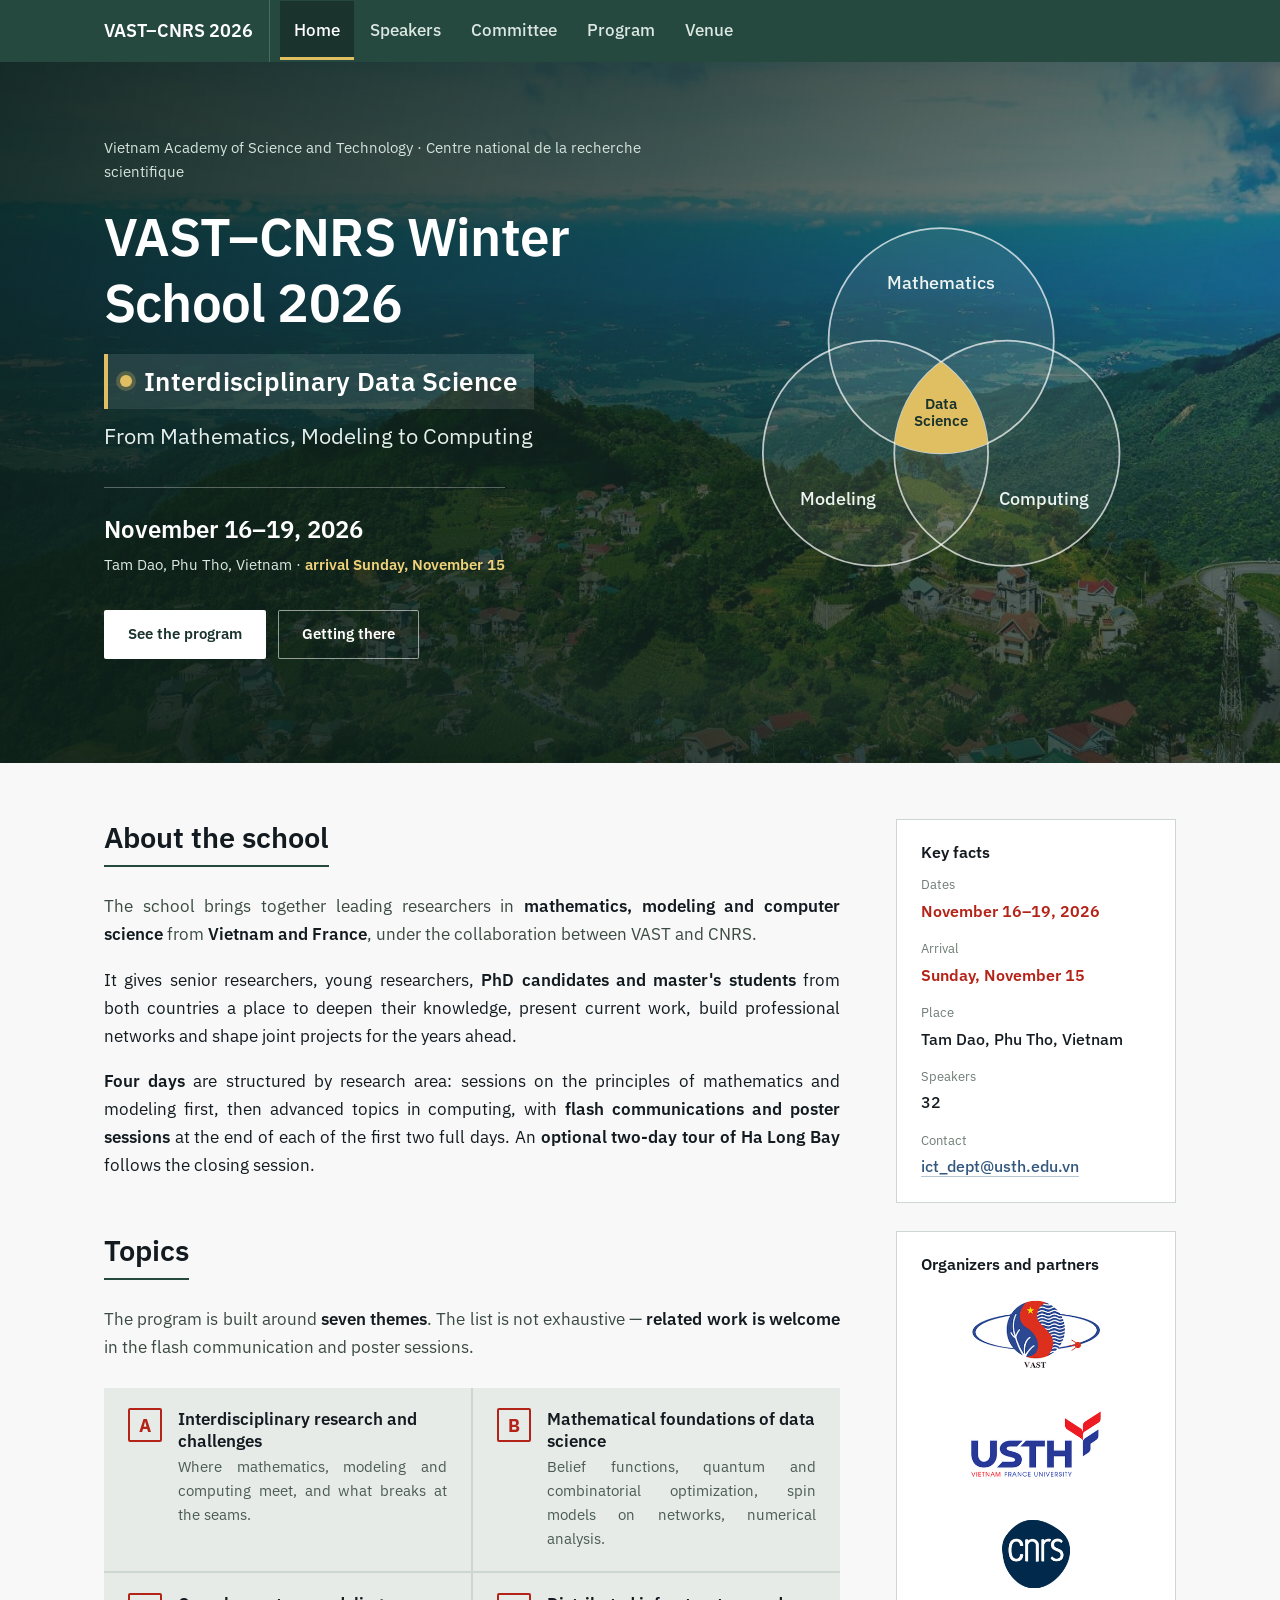
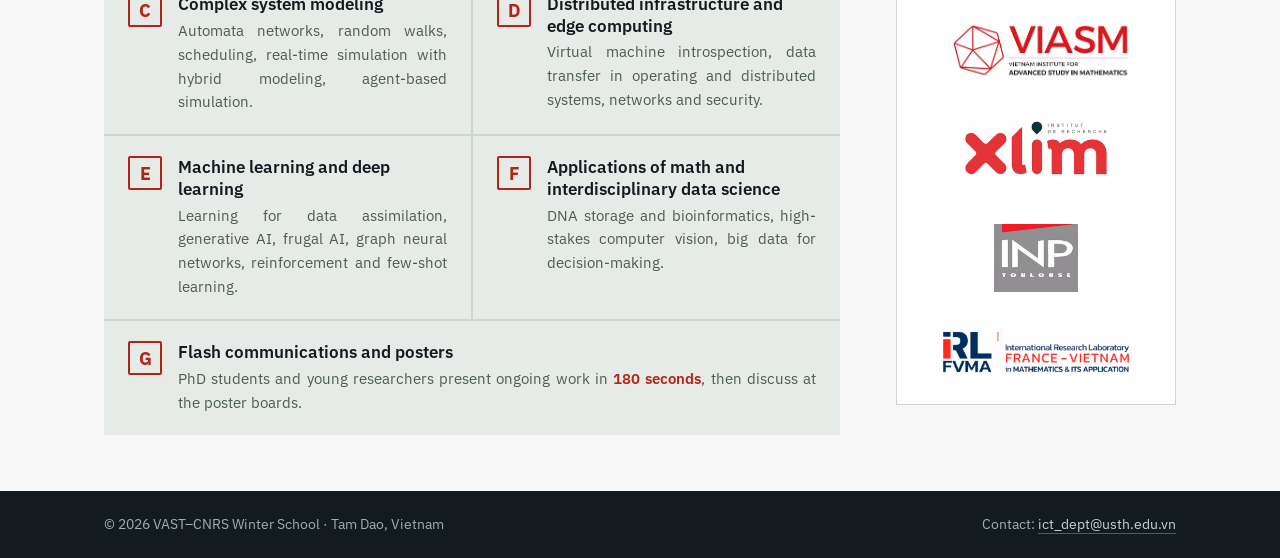
==== commit 24223fdf: "Sync pages with the USTH website version Bring talk titles, topic descriptions, keynote titles and t" ====
--- a/index.html
+++ b/index.html
@@ -112,35 +112,35 @@
           <span class="code">B</span>
           <div>
             <h3>Mathematical foundations of data science</h3>
-            <p>Belief functions, quantum and combinatorial optimization, probability, numerical analysis.</p>
+            <p>Belief functions, quantum and combinatorial optimization, spin models on networks, numerical analysis.</p>
           </div>
         </article>
         <article class="topic">
           <span class="code">C</span>
           <div>
             <h3>Complex system modeling</h3>
-            <p>Automata networks, random walks, discrete dynamical systems, agent-based simulation.</p>
+            <p>Automata networks, random walks, scheduling, real-time simulation with hybrid modeling, agent-based simulation.</p>
           </div>
         </article>
         <article class="topic">
           <span class="code">D</span>
           <div>
             <h3>Distributed infrastructure and edge computing</h3>
-            <p>Cloud architectures, parallel computing and GPU acceleration, networks and security.</p>
+            <p>Virtual machine introspection, data transfer in operating and distributed systems, networks and security.</p>
           </div>
         </article>
         <article class="topic">
           <span class="code">E</span>
           <div>
             <h3>Machine learning and deep learning</h3>
-            <p>Neural networks, graph neural networks, optimization in learning, reinforcement and few-shot learning.</p>
+            <p>Learning for data assimilation, generative AI, frugal AI, graph neural networks, reinforcement and few-shot learning.</p>
           </div>
         </article>
         <article class="topic">
           <span class="code">F</span>
           <div>
             <h3>Applications of math and interdisciplinary data science</h3>
-            <p>Genomics and bioinformatics, imaging, big data, and work carried out with domain partners.</p>
+            <p>DNA storage and bioinformatics, high-stakes computer vision, big data for decision-making.</p>
           </div>
         </article>
         <article class="topic">
--- a/assets/style.css
+++ b/assets/style.css
@@ -138,7 +138,7 @@
    ============================================================ */
 /* Dùng lại ảnh Tam Đảo của hero, phủ lớp tối cho chữ dễ đọc; ảnh lỗi thì còn nền xanh */
 .page-head{
-  color:var(--white); padding:64px 0 56px;
+  color:var(--white); padding:96px 0 80px; min-height:300px;
   background:
     linear-gradient(104deg, rgba(11,30,24,.88) 0%, rgba(11,30,24,.66) 50%, rgba(11,30,24,.35) 100%),
     url("hero-tamdao.jpg") center 45% / cover no-repeat,
@@ -146,7 +146,7 @@
 }
 .page-head h1{ font-size:clamp(1.8rem,3.4vw,2.4rem); letter-spacing:-.01em; }
 .page-head p{ color:#d5e4dc; margin:8px 0 0; font-size:1.02rem; }
-@media (max-width:620px){ .page-head{ padding:44px 0 38px; } }
+@media (max-width:620px){ .page-head{ padding:64px 0 52px; min-height:220px; } }
 
 /* ============================================================
    SECTIONS
@@ -194,7 +194,7 @@
   color:var(--ink); border-radius:2px; cursor:pointer; }
 .route-btn[aria-pressed="true"]{ background:var(--pine); border-color:var(--pine); color:var(--white); }
 .route-open{ margin-left:auto; font-size:14.5px; }
-.route-map{ position:relative; height:280px; background:var(--mist); }
+.route-map{ position:relative; height:300px; background:var(--mist); }
 .route-map iframe{ position:absolute; inset:0; width:100%; height:100%; border:0; }
 @media (max-width:620px){ .route-open{ margin-left:0; width:100%; } .route-map{ height:260px; } }
 
@@ -256,6 +256,7 @@
 .speaker-body{ padding:18px 20px 22px; }
 .speaker .slot{ font-size:13px; color:var(--muted); }
 .speaker h3{ font-size:1.2rem; margin-top:4px; }
+.speaker h3 .title{ display:block; font-size:13.5px; font-weight:500; color:var(--brass); margin-bottom:1px; }
 .speaker .affil{ font-size:14px; color:var(--muted); margin:2px 0 12px; }
 .speaker .talk{ font-style:italic; font-size:1rem; margin:0; color:#2c3a34; }
 
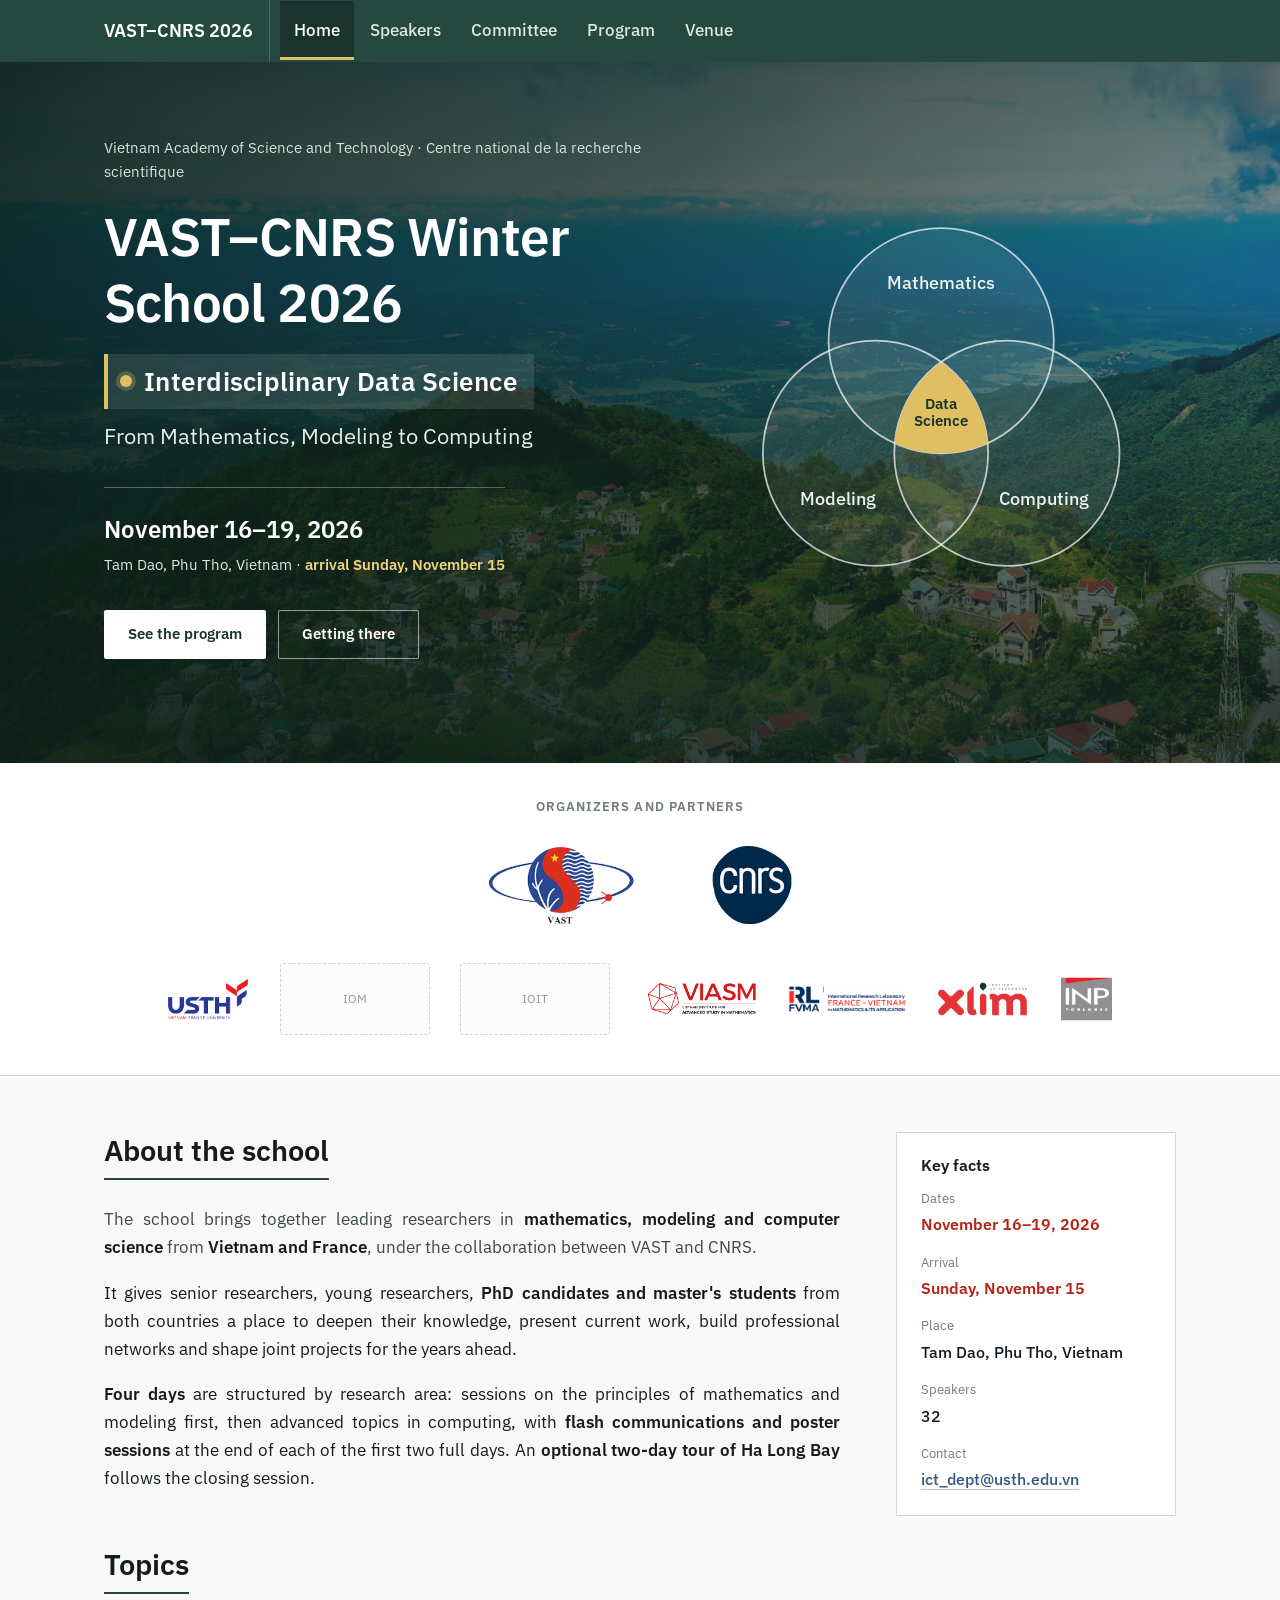
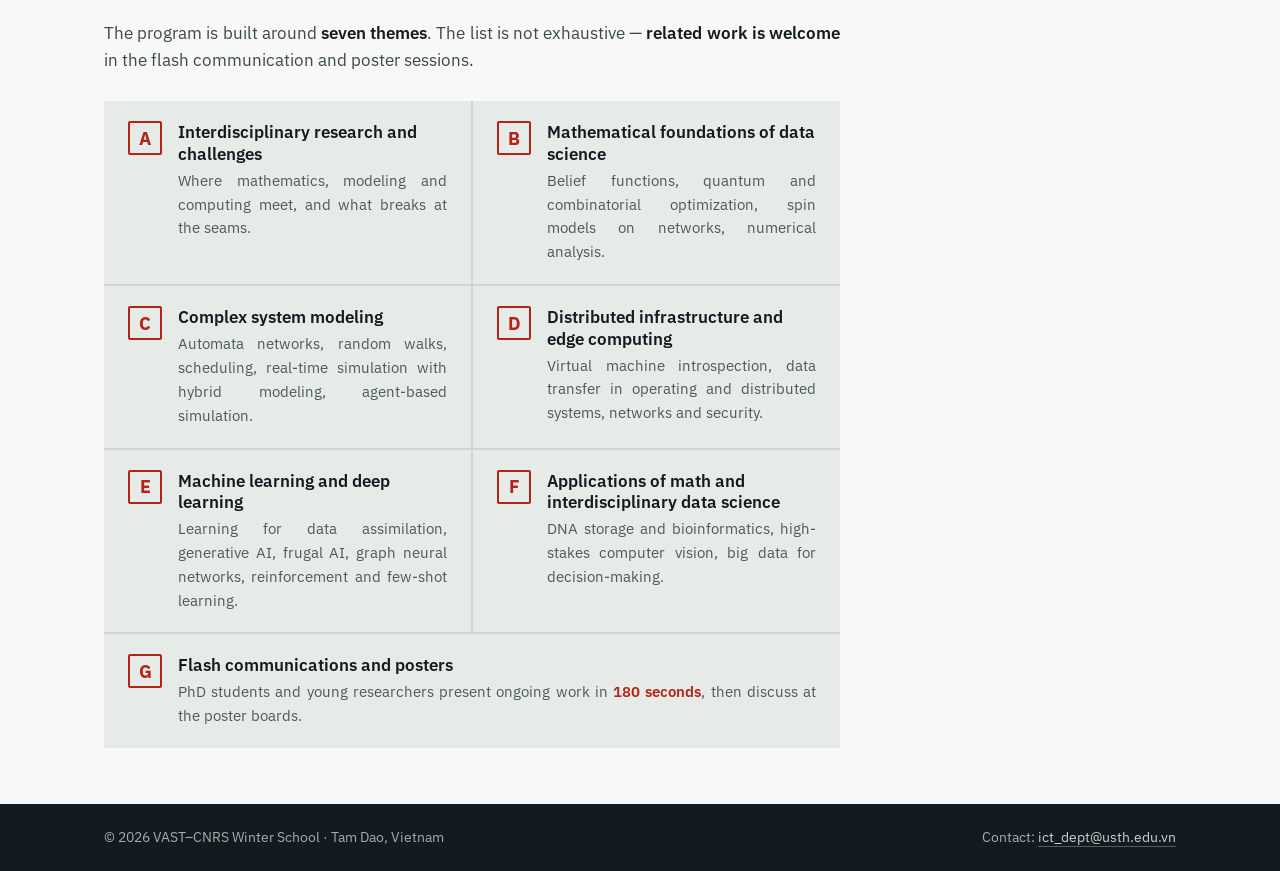
==== commit 78a19ff6: "Show organizer and partner logos in two rows under the hero Co-Authored-By: Claude Opus 5.5 <noreply" ====
--- a/index.html
+++ b/index.html
@@ -8,7 +8,7 @@
 <link rel="preconnect" href="https://fonts.googleapis.com">
 <link rel="preconnect" href="https://fonts.gstatic.com" crossorigin>
 <link href="https://fonts.googleapis.com/css2?family=IBM+Plex+Sans:ital,wght@0,400;0,500;0,600;0,700;1,400&display=swap" rel="stylesheet">
-<link rel="stylesheet" href="assets/style.css">
+<link rel="stylesheet" href="assets/style.css?v=20261010b">
 </head>
 <body>
 
@@ -86,9 +86,33 @@
   </div>
 </header>
 
+<!-- ========== ORGANIZERS AND PARTNERS ====================================
+     Dòng 1: hai đơn vị chủ trì (VAST, CNRS). Dòng 2: các đơn vị tham gia.
+     Logo: ưu tiên src → link trong data-fallback → khung nét đứt.
+========================================================================== -->
+<section class="partners" aria-labelledby="partners-title">
+  <div class="wrap">
+    <h2 class="partners-title" id="partners-title">Organizers and partners</h2>
+    <div class="logo-rows">
+      <div class="logo-row logo-row-main">
+        <a class="logo" href="https://vast.gov.vn" data-name="VAST"><img src="assets/logo-vast.png" data-fallback="https://encrypted-tbn0.gstatic.com/images?q=tbn:ANd9GcTiqiBPgMBcfAgvdp1sRQ3FaK_wYtJDiKf43gbS0I7wCQ&amp;s" alt="Vietnam Academy of Science and Technology"></a>
+        <a class="logo" href="https://www.cnrs.fr" data-name="CNRS"><img src="assets/logo-cnrs.png" data-fallback="https://thumb.wikimedia.org/wikipedia/fr/thumb/7/72/Logo_Centre_national_de_la_recherche_scientifique_%282023-%29.svg/960px-Logo_Centre_national_de_la_recherche_scientifique_%282023-%29.svg.png" alt="Centre national de la recherche scientifique"></a>
+      </div>
+      <div class="logo-row">
+        <a class="logo" href="https://usth.edu.vn" data-name="USTH"><img src="assets/logo-usth.png" data-fallback="https://usth.edu.vn/wp-content/uploads/2025/01/logo-usth-550x370-1-e1664870510485-555x370-1.png" alt="University of Science and Technology of Hanoi"></a>
+        <a class="logo logo-wide" href="https://math.ac.vn" data-name="IOM"><img src="https://usth.edu.vn/wp-content/uploads/2026/10/logo-vth-3.png" data-fallback="https://math.ac.vn/images/LOGO-VTH-3.png" alt="Institute of Mathematics, VAST"></a>
+        <a class="logo" href="https://ioit.ac.vn" data-name="IOIT"><img src="https://nbtex.ninhbinh.gov.vn/upload/files/member_logo/phong-khoa-hoc-du-lieu-va-ung-dung-vien-cong-nghe-thong-tin_1502783387.jpg" data-fallback="https://ioit.ac.vn/Themes/Shared/imgs/fe/logo.png" alt="Institute of Information Technology, VAST"></a>
+        <a class="logo" href="https://viasm.edu.vn" data-name="VIASM"><img src="assets/logo-viasm.png" alt="Vietnam Institute for Advanced Study in Mathematics"></a>
+        <a class="logo" href="https://irl-fvma.apps.math.cnrs.fr" data-name="IRL FVMA"><img src="assets/logo-fvma.png" data-fallback="https://irl-fvma.apps.math.cnrs.fr/wp-content/uploads/2023/06/image002-1024x415.png" alt="IRL FVMA"></a>
+        <a class="logo" href="https://www.xlim.fr" data-name="XLIM"><img src="assets/logo-xlim.png" data-fallback="https://www.unilim.fr/wp-content/uploads/sites/8/2026/06/anniversaire-xlim-20-ans-recherche-universite-limoges-laboratoire-photonique-electronique-ondes-600x480.png" alt="XLIM"></a>
+        <a class="logo" href="https://www.toulouse-inp.fr" data-name="Toulouse INP"><img src="assets/logo-inp-toulouse.png" data-fallback="https://thumb.wikimedia.org/wikipedia/en/thumb/f/fa/National_Polytechnic_Institute_of_Toulouse_%28logo%29.svg/1280px-National_Polytechnic_Institute_of_Toulouse_%28logo%29.svg.png" alt="Toulouse INP"></a>
+      </div>
+    </div>
+  </div>
+</section>
+
 <!-- ========== ABOUT + SIDEBAR ============================================
-     Cột phải: thông tin nhanh + logo xếp thẳng một cột (kiểu vcris.org).
-     Logo: ưu tiên file trong assets/ → link trong data-fallback → khung nét đứt.
+     Cột phải: thông tin nhanh.
 ========================================================================== -->
 <section class="band" id="about">
   <div class="wrap split">
@@ -170,18 +194,6 @@
         </dl>
       </div>
 
-      <div class="logo-col">
-        <h3>Organizers and partners</h3>
-        <div class="logos">
-          <a class="logo" href="https://vast.gov.vn" data-name="VAST"><img src="assets/logo-vast.png" data-fallback="https://encrypted-tbn0.gstatic.com/images?q=tbn:ANd9GcTiqiBPgMBcfAgvdp1sRQ3FaK_wYtJDiKf43gbS0I7wCQ&amp;s" alt="Vietnam Academy of Science and Technology"></a>
-          <a class="logo" href="https://usth.edu.vn" data-name="USTH"><img src="assets/logo-usth.png" data-fallback="https://usth.edu.vn/wp-content/uploads/2025/01/logo-usth-550x370-1-e1664870510485-555x370-1.png" alt="University of Science and Technology of Hanoi"></a>
-          <a class="logo" href="https://www.cnrs.fr" data-name="CNRS"><img src="assets/logo-cnrs.png" data-fallback="https://thumb.wikimedia.org/wikipedia/fr/thumb/7/72/Logo_Centre_national_de_la_recherche_scientifique_%282023-%29.svg/960px-Logo_Centre_national_de_la_recherche_scientifique_%282023-%29.svg.png" alt="Centre national de la recherche scientifique"></a>
-          <a class="logo" href="https://viasm.edu.vn" data-name="VIASM"><img src="assets/logo-viasm.png" alt="Vietnam Institute for Advanced Study in Mathematics"></a>
-          <a class="logo" href="https://www.xlim.fr" data-name="XLIM"><img src="assets/logo-xlim.png" data-fallback="https://www.unilim.fr/wp-content/uploads/sites/8/2026/06/anniversaire-xlim-20-ans-recherche-universite-limoges-laboratoire-photonique-electronique-ondes-600x480.png" alt="XLIM"></a>
-          <a class="logo" href="https://www.toulouse-inp.fr" data-name="Toulouse INP"><img src="assets/logo-inp-toulouse.png" data-fallback="https://thumb.wikimedia.org/wikipedia/en/thumb/f/fa/National_Polytechnic_Institute_of_Toulouse_%28logo%29.svg/1280px-National_Polytechnic_Institute_of_Toulouse_%28logo%29.svg.png" alt="Toulouse INP"></a>
-          <a class="logo" href="https://irl-fvma.apps.math.cnrs.fr" data-name="IRL FVMA"><img src="assets/logo-fvma.png" data-fallback="https://irl-fvma.apps.math.cnrs.fr/wp-content/uploads/2023/06/image002-1024x415.png" alt="IRL FVMA"></a>
-        </div>
-      </div>
     </aside>
   </div>
 </section>
@@ -195,6 +207,6 @@
   </div>
 </footer>
 
-<script src="assets/site.js"></script>
+<script src="assets/site.js?v=20261010b"></script>
 </body>
 </html>
--- a/assets/style.css
+++ b/assets/style.css
@@ -170,16 +170,20 @@
 .facts dd.hl{ font-weight:600; }
 
 /* ============================================================
-   SIDEBAR LOGO — xếp thẳng một cột (kiểu vcris.org)
-   Thêm logo: copy nguyên khối <a class="logo">…</a>
+   ORGANIZERS AND PARTNERS — dải logo 2 dòng ngay dưới hero
+   Thêm logo: copy nguyên khối <a class="logo">…</a> vào đúng dòng
    ============================================================ */
 .aside-stack{ display:flex; flex-direction:column; gap:28px; }
-.logo-col{ background:var(--white); border:1px solid var(--mist-dk); padding:22px 24px 26px; }
-.logo-col h3{ font-size:1.02rem; margin-bottom:18px; }
-.logo-col .logos{ display:flex; flex-direction:column; align-items:center; gap:26px; }
+.partners{ background:var(--white); padding:36px 0 40px; border-bottom:1px solid var(--mist-dk); }
+.partners-title{ text-align:center; font-size:13px; font-weight:600; letter-spacing:.08em; text-transform:uppercase; color:var(--muted); margin:0 0 22px; }
+.logo-rows{ display:flex; flex-direction:column; align-items:center; gap:30px; }
+.logo-row{ display:flex; flex-wrap:wrap; justify-content:center; align-items:center; gap:22px 30px; width:100%; }
+.logo-row-main{ gap:22px 72px; }
 a.logo, a.logo:hover{ border-bottom:0; }
-.logo{ display:flex; justify-content:center; width:100%; }
-.logo img{ max-width:190px; max-height:84px; width:auto; height:auto; display:block; mix-blend-mode:multiply; }
+.logo{ display:flex; align-items:center; justify-content:center; }
+.logo img{ max-width:118px; max-height:52px; width:auto; height:auto; display:block; mix-blend-mode:multiply; }
+.logo-row-main .logo img{ max-width:240px; max-height:96px; }
+.logo-row .logo-wide img{ max-width:200px; }
 .logo-slot{
   height:72px; min-width:150px; display:flex; align-items:center; justify-content:center;
   padding:0 14px; border:1px dashed var(--mist-dk); border-radius:3px;
@@ -299,7 +303,7 @@
 }
 .tab[aria-selected="true"]{ background:var(--white); color:var(--pine); font-weight:600; box-shadow:inset 0 3px 0 var(--pine); }
 .tabpanel table{ margin-top:0; border:1px solid var(--mist-dk); }
-.day-note{ font-size:14.5px; color:var(--muted); margin:16px 0 0; }
+.day-note{ font-size:14.5px; color:var(--muted); margin:16px 0 0; max-width:none; }
 .day-head{ background:var(--white); border:1px solid var(--mist-dk); border-bottom:0; padding:18px 20px 4px; }
 .day-head h3{ font-size:1.22rem; }
 .day-head p{ font-size:14.5px; color:var(--muted); margin:4px 0 12px; }
@@ -316,10 +320,10 @@
   .hero.has-photo{ padding-bottom:64px; }
   .ridges{ height:160px; }
   td.who{ width:auto; }
-  /* sidebar xuống dưới: logo xếp thành lưới cho đỡ dài */
-  .logo-col .logos{ flex-direction:row; flex-wrap:wrap; justify-content:center; gap:22px 30px; }
-  .logo{ width:auto; }
-  .logo img{ max-width:150px; max-height:64px; }
+  .logo-row{ gap:18px 26px; }
+  .logo-row-main{ gap:18px 48px; }
+  .logo img{ max-height:44px; }
+  .logo-row-main .logo img{ max-width:180px; max-height:72px; }
 }
 @media (max-width:620px){
   body{ font-size:16px; }
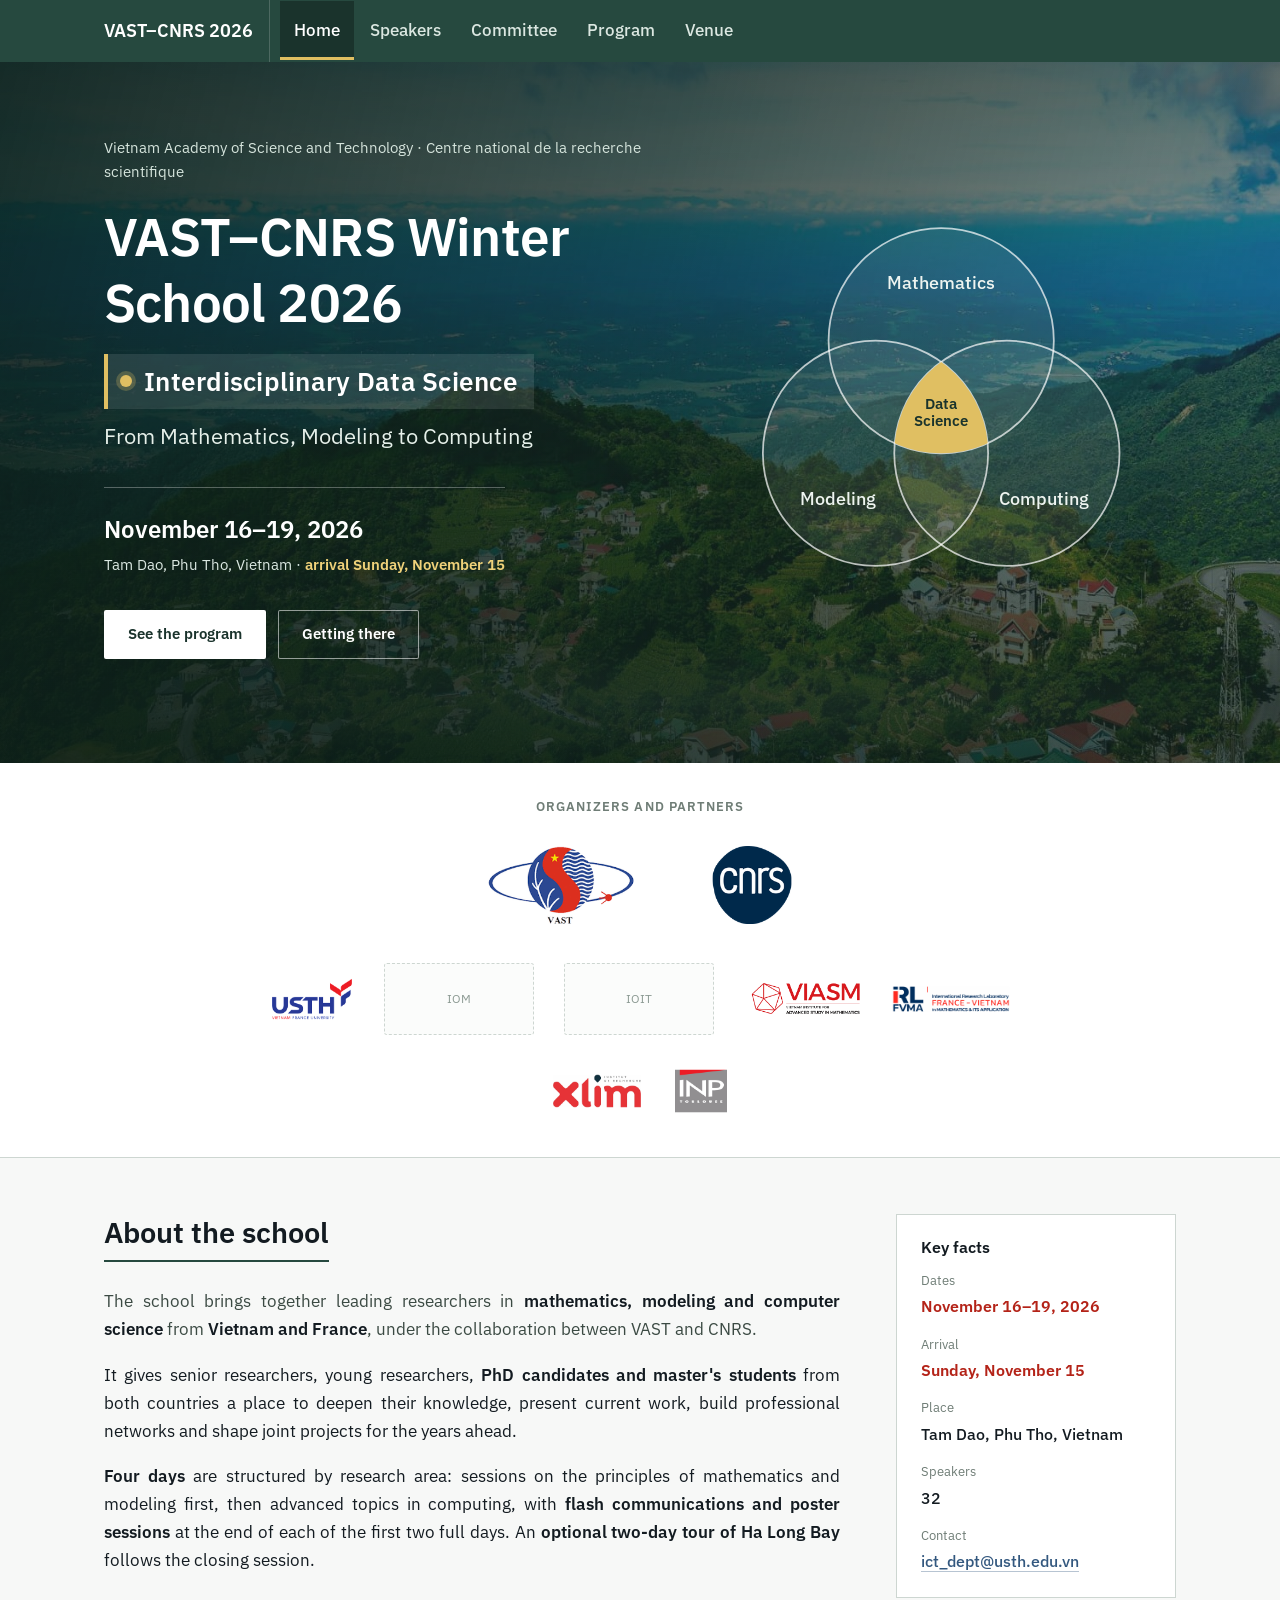
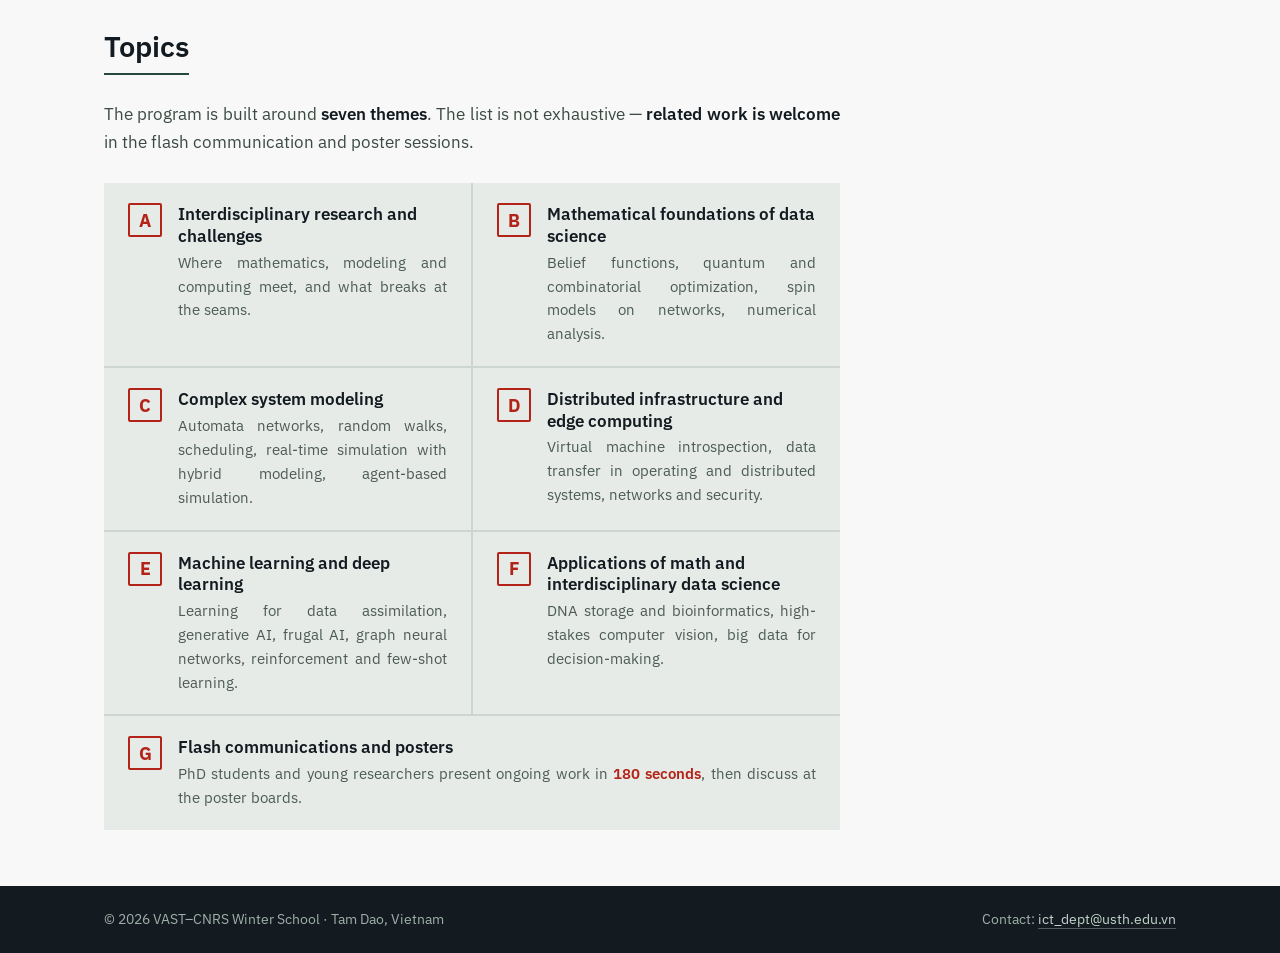
==== commit ba97d9d7: "Put Vietnamese and French partner logos on separate rows Co-Authored-By: Claude Opus 5.5 <noreply@an" ====
--- a/index.html
+++ b/index.html
@@ -87,7 +87,8 @@
 </header>
 
 <!-- ========== ORGANIZERS AND PARTNERS ====================================
-     Dòng 1: hai đơn vị chủ trì (VAST, CNRS). Dòng 2: các đơn vị tham gia.
+     Dòng 1: hai đơn vị chủ trì (VAST, CNRS). Dòng 2: các đơn vị Việt Nam (gồm IRL FVMA).
+     Dòng 3: các đơn vị Pháp.
      Logo: ưu tiên src → link trong data-fallback → khung nét đứt.
 ========================================================================== -->
 <section class="partners" aria-labelledby="partners-title">
@@ -104,6 +105,8 @@
         <a class="logo" href="https://ioit.ac.vn" data-name="IOIT"><img src="https://nbtex.ninhbinh.gov.vn/upload/files/member_logo/phong-khoa-hoc-du-lieu-va-ung-dung-vien-cong-nghe-thong-tin_1502783387.jpg" data-fallback="https://ioit.ac.vn/Themes/Shared/imgs/fe/logo.png" alt="Institute of Information Technology, VAST"></a>
         <a class="logo" href="https://viasm.edu.vn" data-name="VIASM"><img src="assets/logo-viasm.png" alt="Vietnam Institute for Advanced Study in Mathematics"></a>
         <a class="logo" href="https://irl-fvma.apps.math.cnrs.fr" data-name="IRL FVMA"><img src="assets/logo-fvma.png" data-fallback="https://irl-fvma.apps.math.cnrs.fr/wp-content/uploads/2023/06/image002-1024x415.png" alt="IRL FVMA"></a>
+      </div>
+      <div class="logo-row">
         <a class="logo" href="https://www.xlim.fr" data-name="XLIM"><img src="assets/logo-xlim.png" data-fallback="https://www.unilim.fr/wp-content/uploads/sites/8/2026/06/anniversaire-xlim-20-ans-recherche-universite-limoges-laboratoire-photonique-electronique-ondes-600x480.png" alt="XLIM"></a>
         <a class="logo" href="https://www.toulouse-inp.fr" data-name="Toulouse INP"><img src="assets/logo-inp-toulouse.png" data-fallback="https://thumb.wikimedia.org/wikipedia/en/thumb/f/fa/National_Polytechnic_Institute_of_Toulouse_%28logo%29.svg/1280px-National_Polytechnic_Institute_of_Toulouse_%28logo%29.svg.png" alt="Toulouse INP"></a>
       </div>
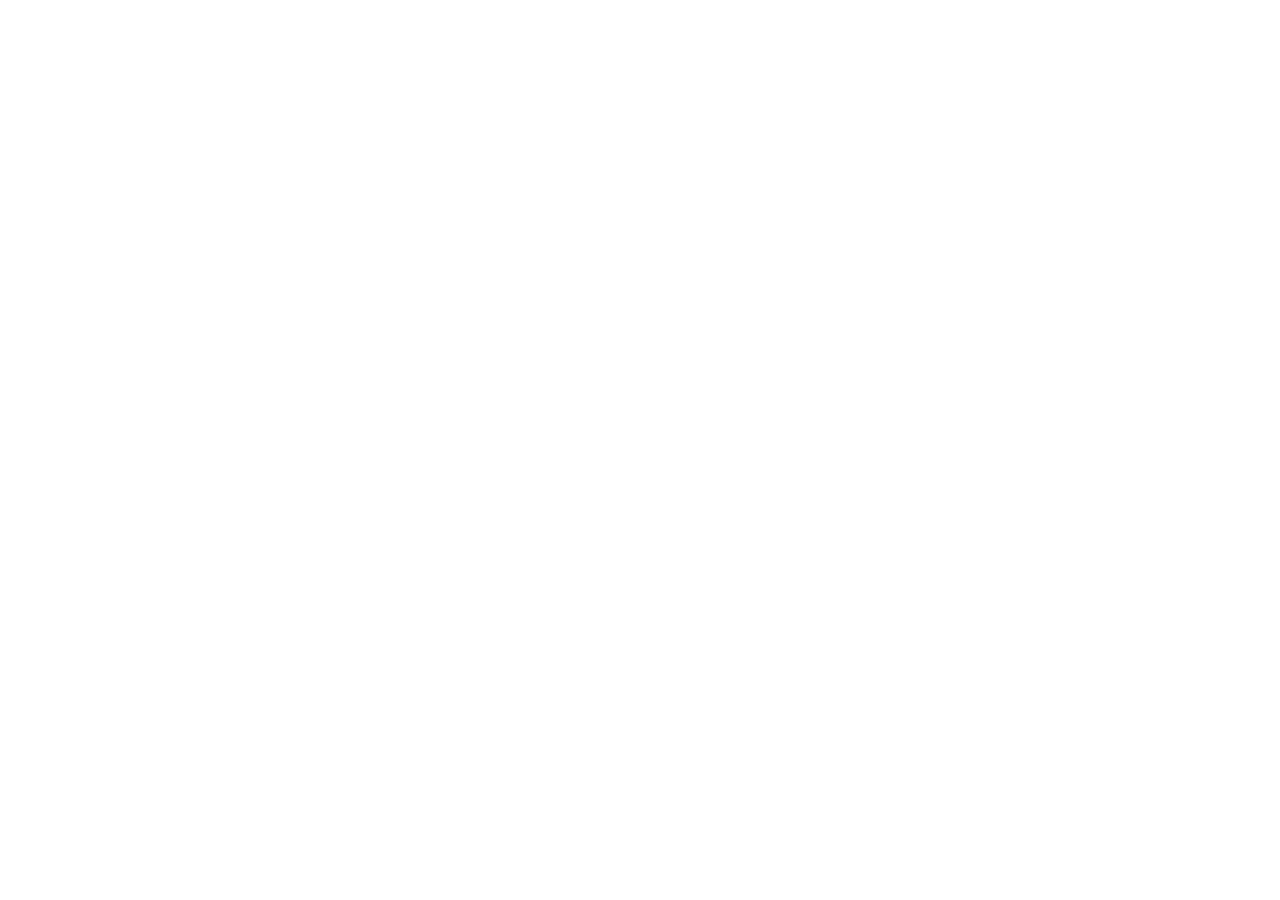
==== commit c2bfb597: "Redirect the site to the USTH page and keep the old site in legacy/ The official Winter School page " ====
--- a/index.html
+++ b/index.html
@@ -1,215 +1,15 @@
 <!DOCTYPE html>
 <html lang="en">
 <head>
-<meta charset="utf-8">
-<meta name="viewport" content="width=device-width, initial-scale=1">
-<title>VAST–CNRS Winter School 2026 · Tam Dao, Vietnam</title>
-<meta name="description" content="VAST–CNRS Winter School — Interdisciplinary Data Science: From Mathematics, Modeling to Computing. November 16–19, 2026, Tam Dao, Phu Tho, Vietnam.">
-<link rel="preconnect" href="https://fonts.googleapis.com">
-<link rel="preconnect" href="https://fonts.gstatic.com" crossorigin>
-<link href="https://fonts.googleapis.com/css2?family=IBM+Plex+Sans:ital,wght@0,400;0,500;0,600;0,700;1,400&display=swap" rel="stylesheet">
-<link rel="stylesheet" href="assets/style.css?v=20261010b">
+  <meta charset="utf-8">
+  <title>Redirecting…</title>
+  <link rel="canonical" href="https://usth.edu.vn/en/winter-school-vast-cnrs-2026-13501/">
+  <meta http-equiv="refresh" content="0; url=https://usth.edu.vn/en/winter-school-vast-cnrs-2026-13501/">
+  <script>
+    location.replace("https://usth.edu.vn/en/winter-school-vast-cnrs-2026-13501/");
+  </script>
 </head>
 <body>
-
-<!-- ========== NAV ========================================================= -->
-<nav class="nav" aria-label="Main">
-  <div class="wrap nav-inner">
-    <a class="nav-mark" href="index.html">VAST–CNRS 2026</a>
-    <a href="index.html" aria-current="page">Home</a>
-    <a href="speakers.html">Speakers</a>
-    <a href="committee.html">Committee</a>
-    <a href="program.html">Program</a>
-    <a href="venue.html">Venue</a>
-  </div>
-</nav>
-
-<main>
-<!-- ========== HERO ======================================================== -->
-<header class="hero">
-  <img class="hero-photo" src="assets/hero-tamdao.jpg"
-       data-fallback="https://vietnamdiscovery.com/wp-content/uploads/2019/11/Tam-Dao-National-Park-Featured.jpg"
-       alt="" fetchpriority="high">
-  <div class="hero-scrim" aria-hidden="true"></div>
-  <div class="fog" aria-hidden="true"></div>
-  <svg class="ridges" viewBox="0 0 1440 230" preserveAspectRatio="none" aria-hidden="true">
-    <path d="M0 96 L150 52 L268 104 L392 40 L520 118 L640 66 L760 128 L900 58 L1040 122 L1180 70 L1310 116 L1440 74 L1440 230 L0 230 Z" fill="#1d4034" opacity=".55"/>
-    <path d="M0 140 L120 108 L250 152 L380 96 L500 158 L628 118 L768 170 L900 116 L1030 164 L1170 122 L1300 162 L1440 126 L1440 230 L0 230 Z" fill="#25503f" opacity=".6"/>
-    <path d="M0 182 L140 158 L290 194 L430 150 L570 196 L720 162 L860 202 L1000 164 L1150 200 L1290 168 L1440 194 L1440 230 L0 230 Z" fill="#2f5f49" opacity=".75"/>
-    <rect x="0" y="150" width="1440" height="34" fill="#ffffff" opacity=".28"/>
-    <rect x="0" y="204" width="1440" height="26" fill="#3a6d54"/>
-  </svg>
-
-  <div class="wrap hero-inner">
-    <p class="host">Vietnam Academy of Science and Technology · Centre national de la recherche scientifique</p>
-    <h1>VAST–CNRS Winter School 2026</h1>
-    <p class="theme">
-      <span class="theme-name"><span class="theme-dot" aria-hidden="true"></span>Interdisciplinary Data Science</span>
-      <span class="sub">From Mathematics, Modeling to Computing</span>
-    </p>
-
-    <!-- Biểu tượng chủ đề: giao của 3 lĩnh vực = Data Science -->
-    <svg class="hero-venn" viewBox="0 0 360 340" role="img"
-         aria-label="Data Science at the intersection of Mathematics, Modeling and Computing">
-      <defs>
-        <clipPath id="vA"><circle cx="180" cy="122" r="96"/></clipPath>
-        <clipPath id="vB"><circle cx="124" cy="218" r="96"/></clipPath>
-      </defs>
-      <g class="venn-sets" fill="rgba(255,255,255,.07)" stroke="rgba(255,255,255,.7)" stroke-width="1.5">
-        <circle cx="180" cy="122" r="96"/>
-        <circle cx="124" cy="218" r="96"/>
-        <circle cx="236" cy="218" r="96"/>
-      </g>
-      <g class="venn-core-wrap"><g clip-path="url(#vA)"><g clip-path="url(#vB)">
-        <circle class="venn-core" cx="236" cy="218" r="96" fill="#e0bf62"/>
-      </g></g></g>
-      <g font-family="IBM Plex Sans, sans-serif" font-size="15" font-weight="500" fill="#eef4f0" text-anchor="middle">
-        <text x="180" y="78">Mathematics</text>
-        <text x="92" y="262">Modeling</text>
-        <text x="268" y="262">Computing</text>
-      </g>
-      <g font-family="IBM Plex Sans, sans-serif" font-size="12.5" font-weight="600" fill="#1a332c" text-anchor="middle">
-        <text x="180" y="180">Data</text>
-        <text x="180" y="195">Science</text>
-      </g>
-    </svg>
-
-    <div class="when">
-      <b>November 16–19, 2026</b>
-      <span>Tam Dao, Phu Tho, Vietnam · <b class="hero-key">arrival Sunday, November 15</b></span>
-    </div>
-
-    <div class="cta">
-      <a class="btn" href="program.html">See the program</a>
-      <a class="btn btn-ghost" href="venue.html">Getting there</a>
-    </div>
-  </div>
-</header>
-
-<!-- ========== ORGANIZERS AND PARTNERS ====================================
-     Dòng 1: hai đơn vị chủ trì (VAST, CNRS). Dòng 2: các đơn vị Việt Nam (gồm IRL FVMA).
-     Dòng 3: các đơn vị Pháp.
-     Logo: ưu tiên src → link trong data-fallback → khung nét đứt.
-========================================================================== -->
-<section class="partners" aria-labelledby="partners-title">
-  <div class="wrap">
-    <h2 class="partners-title" id="partners-title">Organizers and partners</h2>
-    <div class="logo-rows">
-      <div class="logo-row logo-row-main">
-        <a class="logo" href="https://vast.gov.vn" data-name="VAST"><img src="assets/logo-vast.png" data-fallback="https://encrypted-tbn0.gstatic.com/images?q=tbn:ANd9GcTiqiBPgMBcfAgvdp1sRQ3FaK_wYtJDiKf43gbS0I7wCQ&amp;s" alt="Vietnam Academy of Science and Technology"></a>
-        <a class="logo" href="https://www.cnrs.fr" data-name="CNRS"><img src="assets/logo-cnrs.png" data-fallback="https://thumb.wikimedia.org/wikipedia/fr/thumb/7/72/Logo_Centre_national_de_la_recherche_scientifique_%282023-%29.svg/960px-Logo_Centre_national_de_la_recherche_scientifique_%282023-%29.svg.png" alt="Centre national de la recherche scientifique"></a>
-      </div>
-      <div class="logo-row">
-        <a class="logo" href="https://usth.edu.vn" data-name="USTH"><img src="assets/logo-usth.png" data-fallback="https://usth.edu.vn/wp-content/uploads/2025/01/logo-usth-550x370-1-e1664870510485-555x370-1.png" alt="University of Science and Technology of Hanoi"></a>
-        <a class="logo logo-wide" href="https://math.ac.vn" data-name="IOM"><img src="https://usth.edu.vn/wp-content/uploads/2026/10/logo-vth-3.png" data-fallback="https://math.ac.vn/images/LOGO-VTH-3.png" alt="Institute of Mathematics, VAST"></a>
-        <a class="logo" href="https://ioit.ac.vn" data-name="IOIT"><img src="https://nbtex.ninhbinh.gov.vn/upload/files/member_logo/phong-khoa-hoc-du-lieu-va-ung-dung-vien-cong-nghe-thong-tin_1502783387.jpg" data-fallback="https://ioit.ac.vn/Themes/Shared/imgs/fe/logo.png" alt="Institute of Information Technology, VAST"></a>
-        <a class="logo" href="https://viasm.edu.vn" data-name="VIASM"><img src="assets/logo-viasm.png" alt="Vietnam Institute for Advanced Study in Mathematics"></a>
-        <a class="logo" href="https://irl-fvma.apps.math.cnrs.fr" data-name="IRL FVMA"><img src="assets/logo-fvma.png" data-fallback="https://irl-fvma.apps.math.cnrs.fr/wp-content/uploads/2023/06/image002-1024x415.png" alt="IRL FVMA"></a>
-      </div>
-      <div class="logo-row">
-        <a class="logo" href="https://www.xlim.fr" data-name="XLIM"><img src="assets/logo-xlim.png" data-fallback="https://www.unilim.fr/wp-content/uploads/sites/8/2026/06/anniversaire-xlim-20-ans-recherche-universite-limoges-laboratoire-photonique-electronique-ondes-600x480.png" alt="XLIM"></a>
-        <a class="logo" href="https://www.toulouse-inp.fr" data-name="Toulouse INP"><img src="assets/logo-inp-toulouse.png" data-fallback="https://thumb.wikimedia.org/wikipedia/en/thumb/f/fa/National_Polytechnic_Institute_of_Toulouse_%28logo%29.svg/1280px-National_Polytechnic_Institute_of_Toulouse_%28logo%29.svg.png" alt="Toulouse INP"></a>
-      </div>
-    </div>
-  </div>
-</section>
-
-<!-- ========== ABOUT + SIDEBAR ============================================
-     Cột phải: thông tin nhanh.
-========================================================================== -->
-<section class="band" id="about">
-  <div class="wrap split">
-    <div>
-      <h2>About the school</h2>
-      <p class="lede">The school brings together leading researchers in <strong>mathematics, modeling and computer science</strong> from <strong>Vietnam and France</strong>, under the collaboration between VAST and CNRS.</p>
-      <p>It gives senior researchers, young researchers, <strong>PhD candidates and master's students</strong> from both countries a place to deepen their knowledge, present current work, build professional networks and shape joint projects for the years ahead.</p>
-      <p><strong>Four days</strong> are structured by research area: sessions on the principles of mathematics and modeling first, then advanced topics in computing, with <strong>flash communications and poster sessions</strong> at the end of each of the first two full days. An <strong>optional two-day tour of Ha Long Bay</strong> follows the closing session.</p>
-
-      <h2 style="margin-top:36px">Topics</h2>
-      <p class="lede">The program is built around <strong>seven themes</strong>. The list is not exhaustive — <strong>related work is welcome</strong> in the flash communication and poster sessions.</p>
-      <div class="topics">
-        <article class="topic">
-          <span class="code">A</span>
-          <div>
-            <h3>Interdisciplinary research and challenges</h3>
-            <p>Where mathematics, modeling and computing meet, and what breaks at the seams.</p>
-          </div>
-        </article>
-        <article class="topic">
-          <span class="code">B</span>
-          <div>
-            <h3>Mathematical foundations of data science</h3>
-            <p>Belief functions, quantum and combinatorial optimization, spin models on networks, numerical analysis.</p>
-          </div>
-        </article>
-        <article class="topic">
-          <span class="code">C</span>
-          <div>
-            <h3>Complex system modeling</h3>
-            <p>Automata networks, random walks, scheduling, real-time simulation with hybrid modeling, agent-based simulation.</p>
-          </div>
-        </article>
-        <article class="topic">
-          <span class="code">D</span>
-          <div>
-            <h3>Distributed infrastructure and edge computing</h3>
-            <p>Virtual machine introspection, data transfer in operating and distributed systems, networks and security.</p>
-          </div>
-        </article>
-        <article class="topic">
-          <span class="code">E</span>
-          <div>
-            <h3>Machine learning and deep learning</h3>
-            <p>Learning for data assimilation, generative AI, frugal AI, graph neural networks, reinforcement and few-shot learning.</p>
-          </div>
-        </article>
-        <article class="topic">
-          <span class="code">F</span>
-          <div>
-            <h3>Applications of math and interdisciplinary data science</h3>
-            <p>DNA storage and bioinformatics, high-stakes computer vision, big data for decision-making.</p>
-          </div>
-        </article>
-        <article class="topic">
-          <span class="code">G</span>
-          <div>
-            <h3>Flash communications and posters</h3>
-            <p>PhD students and young researchers present ongoing work in <span class="hl">180 seconds</span>, then discuss at the poster boards.</p>
-          </div>
-        </article>
-      </div>
-    </div>
-
-    <aside class="aside-stack">
-      <div class="facts">
-        <h3>Key facts</h3>
-        <dl>
-          <dt>Dates</dt>
-          <dd class="hl">November 16–19, 2026</dd>
-          <dt>Arrival</dt>
-          <dd class="hl">Sunday, November 15</dd>
-          <dt>Place</dt>
-          <dd>Tam Dao, Phu Tho, Vietnam</dd>
-          <dt>Speakers</dt>
-          <dd>32</dd>
-          <dt>Contact</dt>
-          <dd><a href="mailto:ict_dept@usth.edu.vn">ict_dept@usth.edu.vn</a></dd>
-        </dl>
-      </div>
-
-    </aside>
-  </div>
-</section>
-
-</main>
-
-<footer>
-  <div class="wrap">
-    <span>© 2026 VAST–CNRS Winter School · Tam Dao, Vietnam</span>
-    <span>Contact: <a href="mailto:ict_dept@usth.edu.vn">ict_dept@usth.edu.vn</a></span>
-  </div>
-</footer>
-
-<script src="assets/site.js?v=20261010b"></script>
+  <p>Redirecting to <a href="https://usth.edu.vn/en/winter-school-vast-cnrs-2026-13501/">the official Winter School page</a>…</p>
 </body>
 </html>
